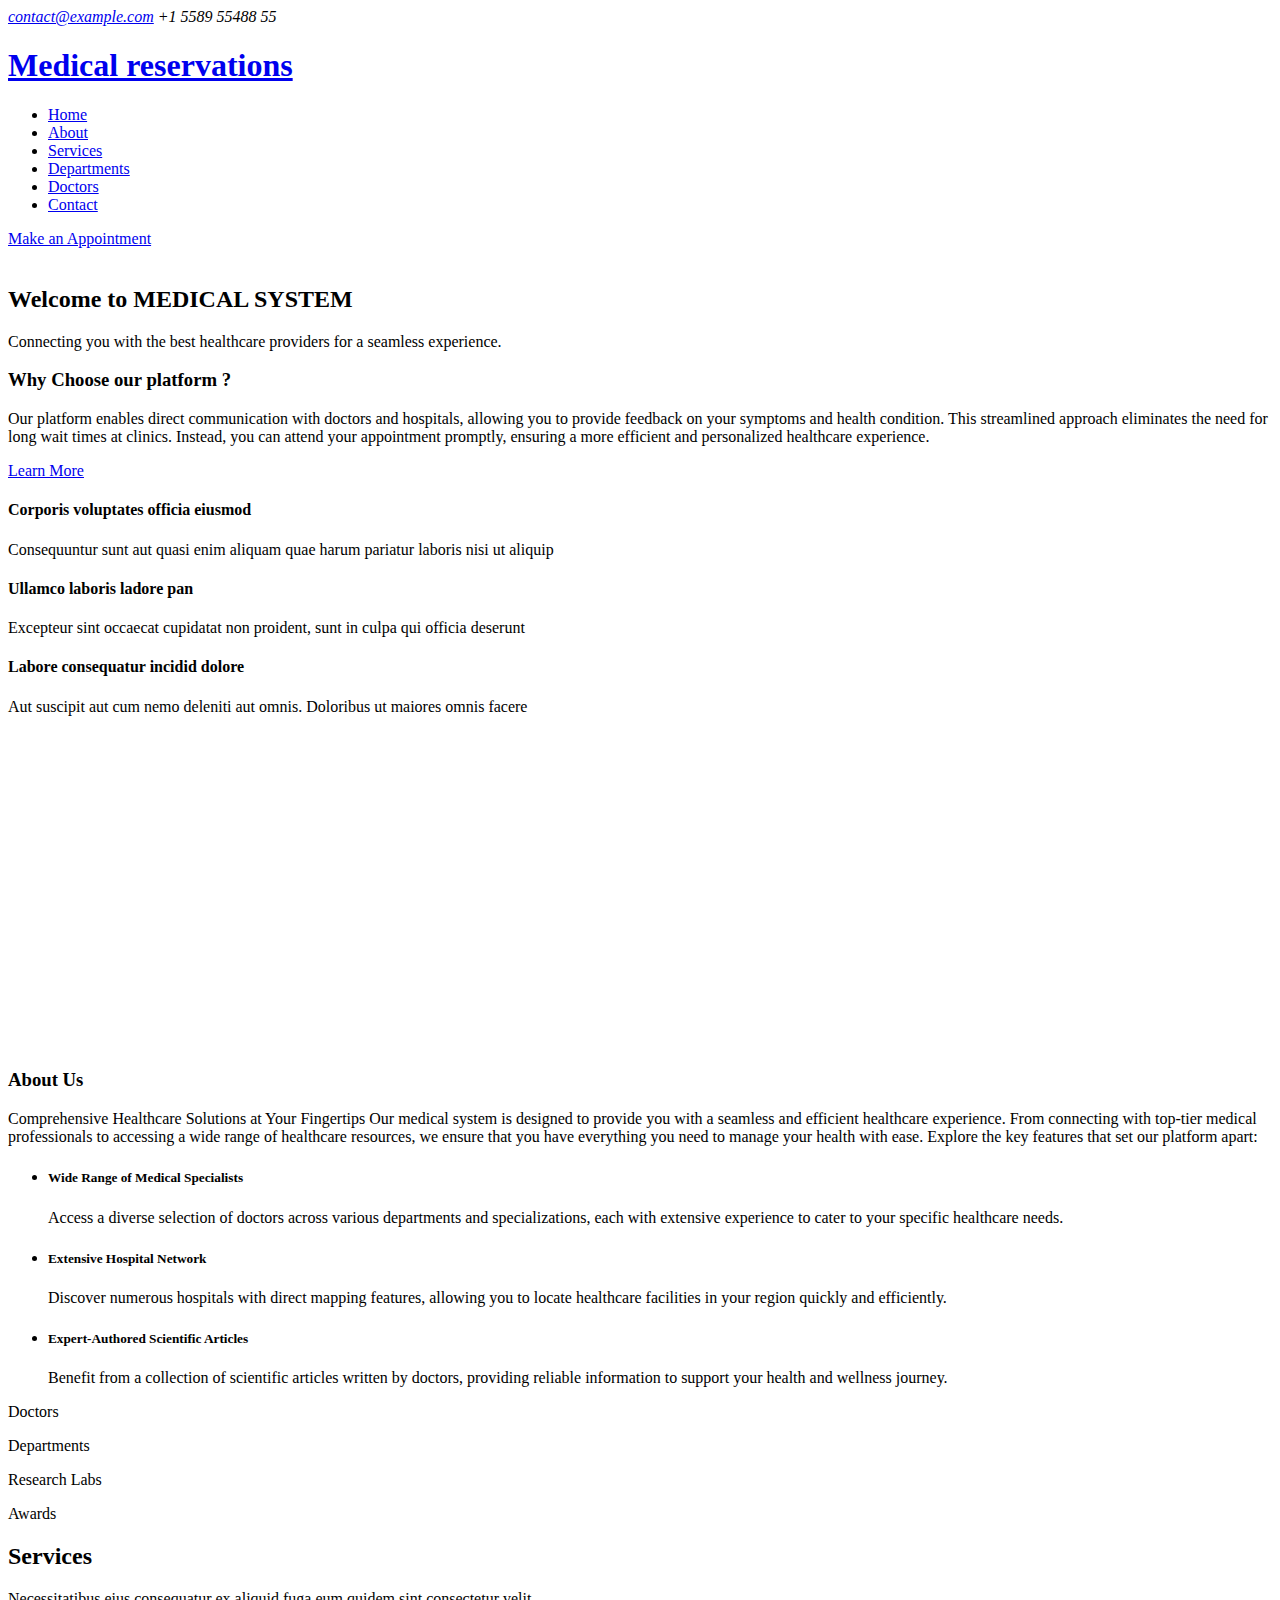
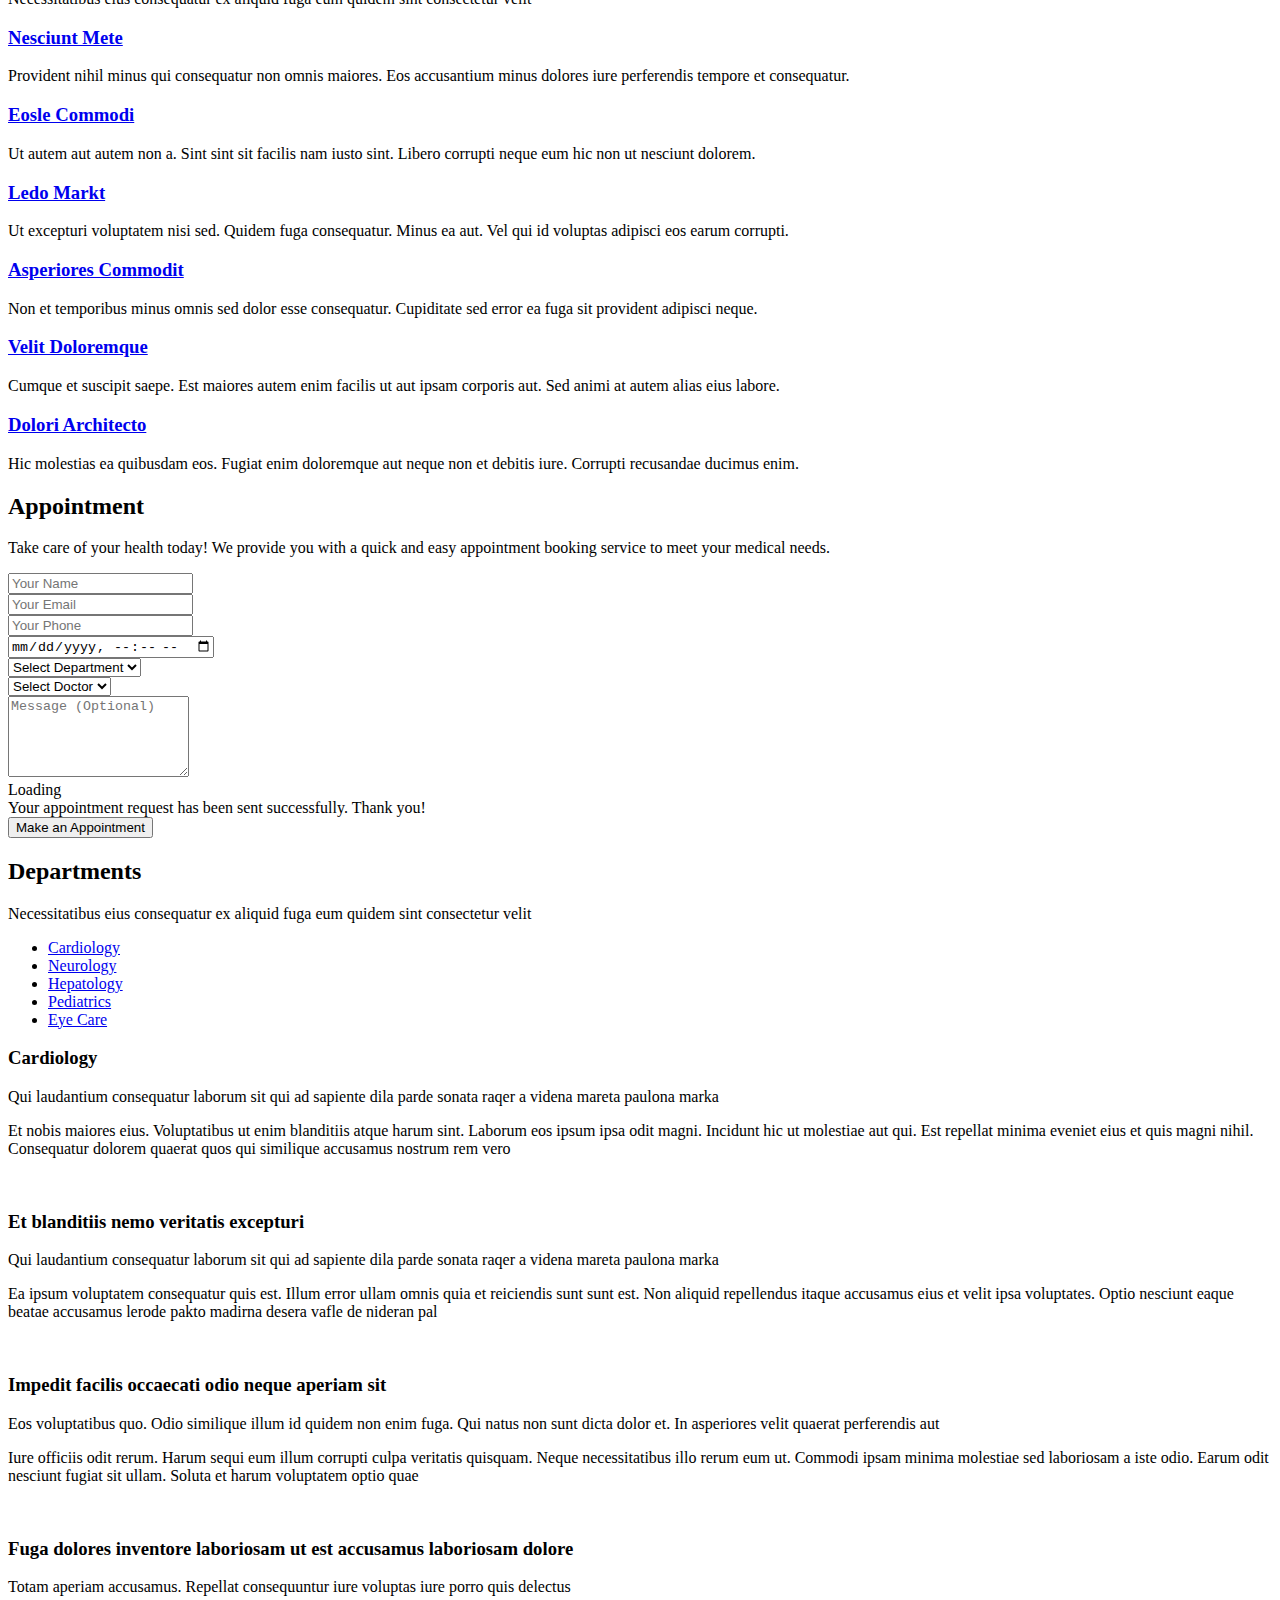
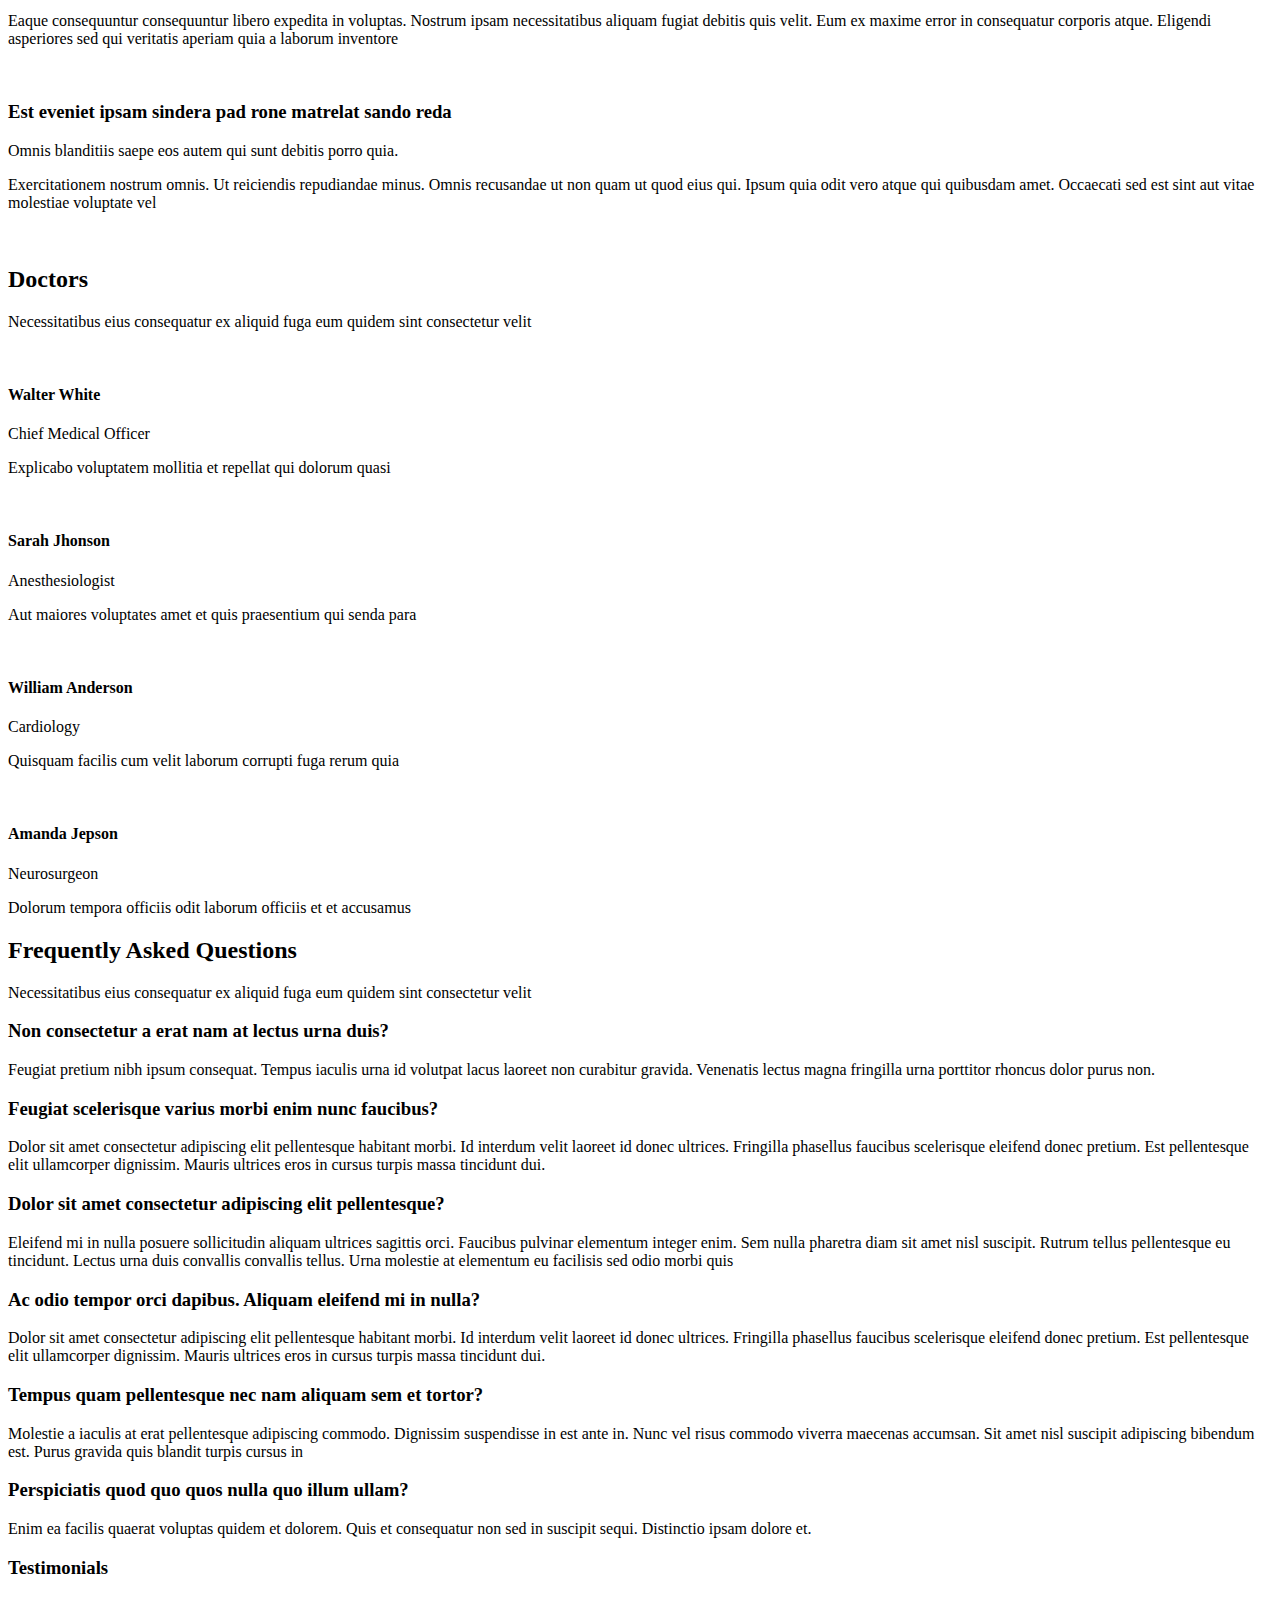
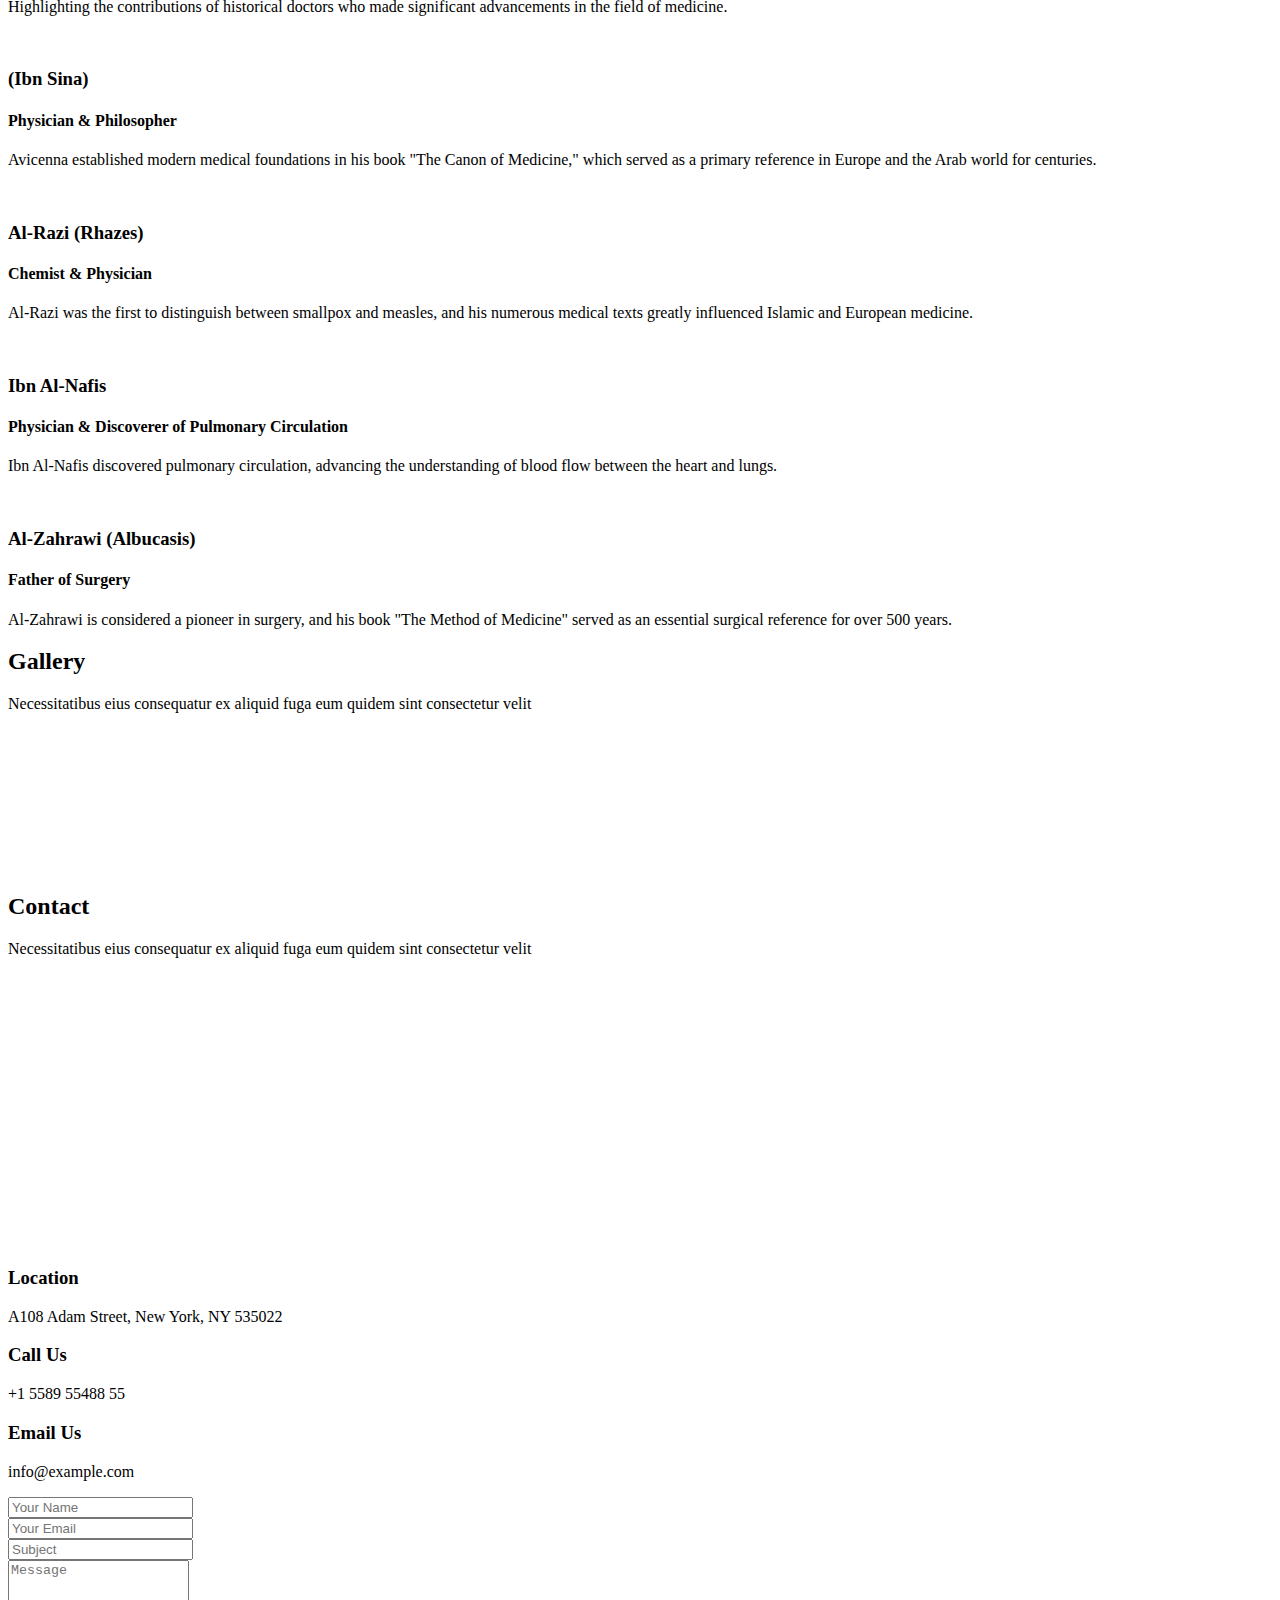
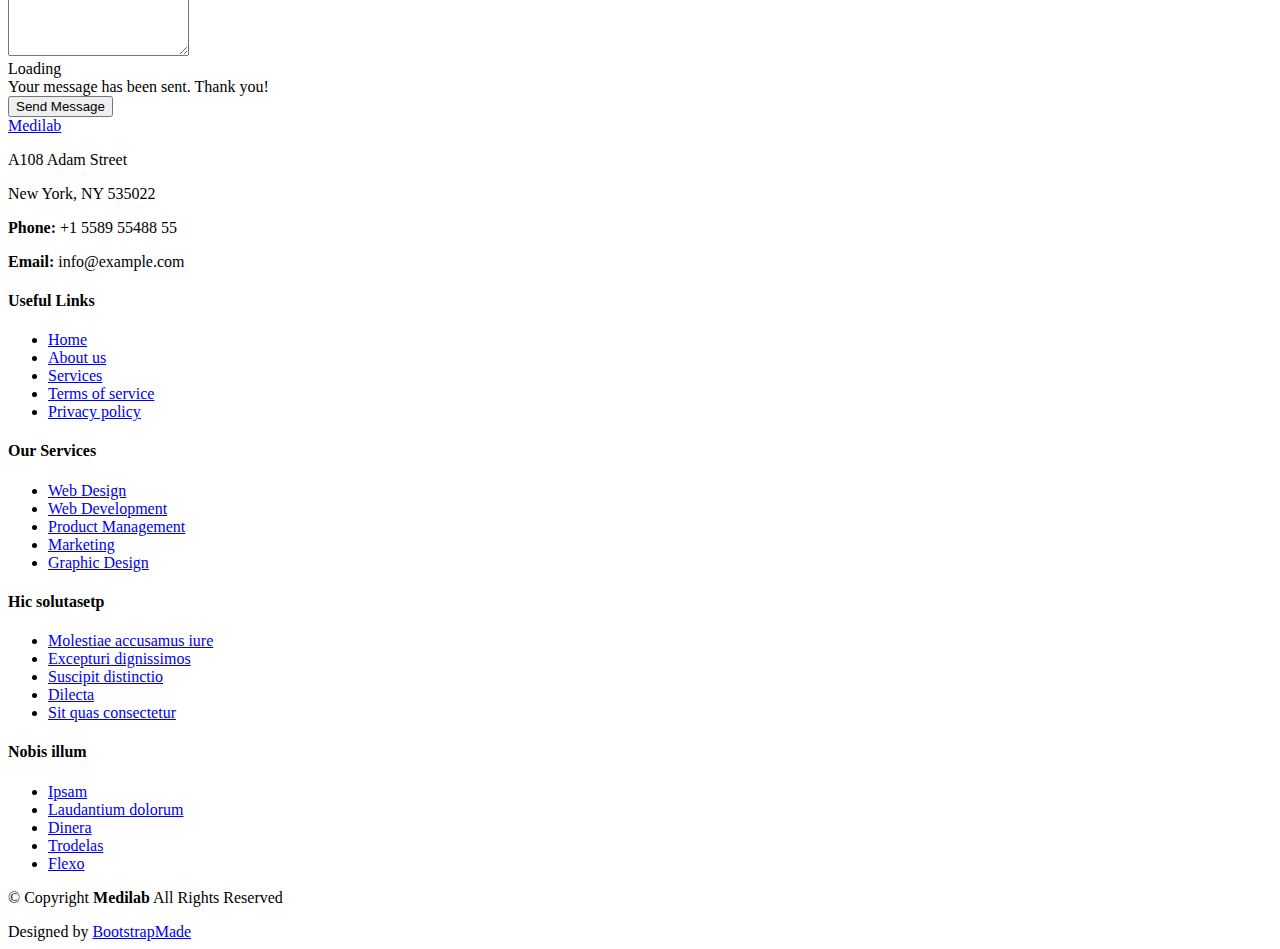
==== HTML/index.html @ e52cfdb9 "Add files via upload" ====
<!DOCTYPE html>
<html lang="en">
  <head>
    <meta charset="utf-8" />
    <meta content="width=device-width, initial-scale=1.0" name="viewport" />
    <title>Index - Medilab Bootstrap Template</title>
    <meta name="description" content="" />
    <meta name="keywords" content="" />

    <!-- Favicons -->
    <link href="images/favicon.png" rel="icon" />
    <link href="images/apple-touch-icon.png" rel="apple-touch-icon" />

    <!-- Fonts -->
    <link href="https://fonts.googleapis.com" rel="preconnect" />
    <link href="https://fonts.gstatic.com" rel="preconnect" crossorigin />
    <link
      href="https://fonts.googleapis.com/css2?family=Roboto:ital,wght@0,100;0,300;0,400;0,500;0,700;0,900;1,100;1,300;1,400;1,500;1,700;1,900&family=Poppins:ital,wght@0,100;0,200;0,300;0,400;0,500;0,600;0,700;0,800;0,900;1,100;1,200;1,300;1,400;1,500;1,600;1,700;1,800;1,900&family=Raleway:ital,wght@0,100;0,200;0,300;0,400;0,500;0,600;0,700;0,800;0,900;1,100;1,200;1,300;1,400;1,500;1,600;1,700;1,800;1,900&display=swap"
      rel="stylesheet"
    />
    <link rel="stylesheet" href="library/bootstrap-icons/bootstrap-icons.css" />

    <link
      href="assets/vendor/fontawesome-free/css/all.min.css"
      rel="stylesheet"
    />
    <!-- bootstrap-->

    <link href="library\bootstrap\bootstrap.min.css" rel="stylesheet" />
    <link href="library\bootstrap\bootstrapmap.css" rel="stylesheet" />

    <!-- Main CSS File -->
    <link href="css\main.css" rel="stylesheet" />
    <link href="css\all.min.css" rel="stylesheet" />

    <!-- swiper -->
    <link href="library\swiper\swiper-bundle.min.css" rel="stylesheet" />

    <!-- aos -->
    <link href="library\aos\aos.css" rel="stylesheet" />
  </head>

  <body class="index-page">
    <header id="header" class="header sticky-top">
      <div class="topbar d-flex align-items-center">
        <div
          class="container d-flex justify-content-center justify-content-md-between"
        >
          <div class="contact-info d-flex align-items-center">
            <i class="bi bi-envelope d-flex align-items-center"
              ><a href="mailto:contact@example.com">contact@example.com</a></i
            >
            <i class="bi bi-phone d-flex align-items-center ms-4"
              ><span>+1 5589 55488 55</span></i
            >
          </div>
          <div class="social-links d-none d-md-flex align-items-center">
            <a href="#" class="twitter"><i class="bi bi-twitter-x"></i></a>
            <a href="#" class="facebook"><i class="bi bi-facebook"></i></a>
            <a href="#" class="instagram"><i class="bi bi-instagram"></i></a>
            <a href="#" class="linkedin"><i class="bi bi-linkedin"></i></a>
          </div>
        </div>
      </div>
      <!-- End Top Bar -->

      <div class="branding d-flex align-items-center">
        <div
          class="container position-relative d-flex align-items-center justify-content-between"
        >
          <a href="index.html" class="logo d-flex align-items-center me-auto">
            <!-- Uncomment the line below if you also wish to use an image logo -->
            <!-- <img src="images/logo.png" alt=""> -->
            <h1 class="sitename">Medical reservations</h1>
          </a>

          <nav id="navmenu" class="navmenu">
            <ul>
              <li>
                <a href="#hero" class="active">Home<br /></a>
              </li>
              <li><a href="#about">About</a></li>
              <li><a href="#services">Services</a></li>
              <li><a href="#departments">Departments</a></li>
              <li><a href="#doctors">Doctors</a></li>
              <li><a href="#contact">Contact</a></li>
            </ul>
            <i class="mobile-nav-toggle d-xl-none bi bi-list"></i>
          </nav>

          <a class="cta-btn d-none d-sm-block" href="#appointment"
            >Make an Appointment</a
          >
        </div>
      </div>
    </header>

    <main class="main">
      <!-- Hero Section -->
      <section id="hero" class="hero section light-background">
        <div class="image-slider">
          <img
            src="../images/doctors/background-page.png"
            class="slide-image"
            alt=""
            data-aos="fade-in"
          />
        </div>
        <div class="container position-relative">
          <div
            class="welcome position-relative"
            data-aos="fade-down"
            data-aos-delay="100"
          >
            <h2>Welcome to MEDICAL SYSTEM</h2>
            <p>
              Connecting you with the best healthcare providers for a seamless
              experience.
            </p>
          </div>
          <!-- End Welcome -->

          <div class="content row gy-4">
            <div class="col-lg-4 d-flex align-items-5stretch">
              <div class="why-box" data-aos="zoom-out" data-aos-delay="200">
                <h3>Why Choose our platform ?</h3>
                <p>
                  Our platform enables direct communication with doctors and
                  hospitals, allowing you to provide feedback on your symptoms
                  and health condition. This streamlined approach eliminates the
                  need for long wait times at clinics. Instead, you can attend
                  your appointment promptly, ensuring a more efficient and
                  personalized healthcare experience.
                </p>
                <div class="text-center">
                  <a href="#about" class="more-btn"
                    ><span>Learn More</span> <i class="bi bi-chevron-right"></i
                  ></a>
                </div>
              </div>
            </div>
            <!-- End Why Box -->

            <div class="col-lg-8 d-flex align-items-stretch">
              <div class="d-flex flex-column justify-content-center">
                <div class="row gy-4">
                  <div class="col-xl-4 d-flex align-items-stretch">
                    <div
                      class="icon-box"
                      data-aos="zoom-out"
                      data-aos-delay="300"
                    >
                      <i class="bi bi-clipboard-data"></i>
                      <h4>Corporis voluptates officia eiusmod</h4>
                      <p>
                        Consequuntur sunt aut quasi enim aliquam quae harum
                        pariatur laboris nisi ut aliquip
                      </p>
                    </div>
                  </div>
                  <!-- End Icon Box -->

                  <div class="col-xl-4 d-flex align-items-stretch">
                    <div
                      class="icon-box"
                      data-aos="zoom-out"
                      data-aos-delay="400"
                    >
                      <i class="bi bi-gem"></i>
                      <h4>Ullamco laboris ladore pan</h4>
                      <p>
                        Excepteur sint occaecat cupidatat non proident, sunt in
                        culpa qui officia deserunt
                      </p>
                    </div>
                  </div>
                  <!-- End Icon Box -->

                  <div class="col-xl-4 d-flex align-items-stretch">
                    <div
                      class="icon-box"
                      data-aos="zoom-out"
                      data-aos-delay="500"
                    >
                      <i class="bi bi-inboxes"></i>
                      <h4>Labore consequatur incidid dolore</h4>
                      <p>
                        Aut suscipit aut cum nemo deleniti aut omnis. Doloribus
                        ut maiores omnis facere
                      </p>
                    </div>
                  </div>
                  <!-- End Icon Box -->
                </div>
              </div>
            </div>
          </div>
          <!-- End  Content-->
        </div>
      </section>
      <!-- /Hero Section -->

      <!-- About Section -->
      <section id="about" class="about section">
        <div class="container">
          <div class="row gy-4 gx-5">
            <div
              class="col-lg-6 position-relative align-self-start"
              data-aos="fade-up"
              data-aos-delay="200"
            >
              <iframe
                width="560"
                height="315"
                src="https://www.youtube.com/embed/opratxYDGv8?si=-12YUYMRCbixA8TJ"
                title="YouTube video player"
                frameborder="0"
                allow="accelerometer; autoplay; clipboard-write; encrypted-media; gyroscope; picture-in-picture; web-share"
                referrerpolicy="strict-origin-when-cross-origin"
                allowfullscreen
              ></iframe>
            </div>

            <div
              class="col-lg-6 content"
              data-aos="fade-up"
              data-aos-delay="100"
            >
              <h3>About Us</h3>
              <p>
                Comprehensive Healthcare Solutions at Your Fingertips Our
                medical system is designed to provide you with a seamless and
                efficient healthcare experience. From connecting with top-tier
                medical professionals to accessing a wide range of healthcare
                resources, we ensure that you have everything you need to manage
                your health with ease. Explore the key features that set our
                platform apart:
              </p>
              <ul>
                <li>
                  <div>
                    <h5>Wide Range of Medical Specialists</h5>
                    <p>
                      Access a diverse selection of doctors across various
                      departments and specializations, each with extensive
                      experience to cater to your specific healthcare needs.
                    </p>
                  </div>
                </li>
                <li>
                  <div>
                    <h5>Extensive Hospital Network</h5>
                    <p>
                      Discover numerous hospitals with direct mapping features,
                      allowing you to locate healthcare facilities in your
                      region quickly and efficiently.
                    </p>
                  </div>
                </li>
                <li>
                  <div>
                    <h5>Expert-Authored Scientific Articles</h5>
                    <p>
                      Benefit from a collection of scientific articles written
                      by doctors, providing reliable information to support your
                      health and wellness journey.
                    </p>
                  </div>
                </li>
              </ul>
            </div>
          </div>
        </div>
      </section>
      <!-- /About Section -->

      <!-- Stats Section -->
      <section id="stats" class="stats section light-background">
        <div class="container" data-aos="fade-up" data-aos-delay="100">
          <div class="row gy-4">
            <div
              class="col-lg-3 col-md-6 d-flex flex-column align-items-center"
            >
              <i class="fa-solid fa-user-doctor"></i>
              <div class="stats-item">
                <span
                  data-purecounter-start="0"
                  data-purecounter-end="85"
                  data-purecounter-duration="1"
                  class="purecounter"
                ></span>
                <p>Doctors</p>
              </div>
            </div>
            <!-- End Stats Item -->

            <div
              class="col-lg-3 col-md-6 d-flex flex-column align-items-center"
            >
              <i class="fa-regular fa-hospital"></i>
              <div class="stats-item">
                <span
                  data-purecounter-start="0"
                  data-purecounter-end="18"
                  data-purecounter-duration="1"
                  class="purecounter"
                ></span>
                <p>Departments</p>
              </div>
            </div>
            <!-- End Stats Item -->

            <div
              class="col-lg-3 col-md-6 d-flex flex-column align-items-center"
            >
              <i class="fas fa-flask"></i>
              <div class="stats-item">
                <span
                  data-purecounter-start="0"
                  data-purecounter-end="12"
                  data-purecounter-duration="1"
                  class="purecounter"
                ></span>
                <p>Research Labs</p>
              </div>
            </div>
            <!-- End Stats Item -->

            <div
              class="col-lg-3 col-md-6 d-flex flex-column align-items-center"
            >
              <i class="fas fa-award"></i>
              <div class="stats-item">
                <span
                  data-purecounter-start="0"
                  data-purecounter-end="150"
                  data-purecounter-duration="1"
                  class="purecounter"
                ></span>
                <p>Awards</p>
              </div>
            </div>
            <!-- End Stats Item -->
          </div>
        </div>
      </section>
      <!-- /Stats Section -->

      <!-- Services Section -->
      <section id="services" class="services section">
        <!-- Section Title -->
        <div class="container section-title" data-aos="fade-up">
          <h2>Services</h2>
          <p>
            Necessitatibus eius consequatur ex aliquid fuga eum quidem sint
            consectetur velit
          </p>
        </div>
        <!-- End Section Title -->

        <div class="container">
          <div class="row gy-4">
            <div
              class="col-lg-4 col-md-6"
              data-aos="fade-up"
              data-aos-delay="100"
            >
              <div class="service-item position-relative">
                <div class="icon">
                  <i class="fas fa-heartbeat"></i>
                </div>
                <a href="#" class="stretched-link">
                  <h3>Nesciunt Mete</h3>
                </a>
                <p>
                  Provident nihil minus qui consequatur non omnis maiores. Eos
                  accusantium minus dolores iure perferendis tempore et
                  consequatur.
                </p>
              </div>
            </div>
            <!-- End Service Item -->

            <div
              class="col-lg-4 col-md-6"
              data-aos="fade-up"
              data-aos-delay="200"
            >
              <div class="service-item position-relative">
                <div class="icon">
                  <i class="fas fa-pills"></i>
                </div>
                <a href="#" class="stretched-link">
                  <h3>Eosle Commodi</h3>
                </a>
                <p>
                  Ut autem aut autem non a. Sint sint sit facilis nam iusto
                  sint. Libero corrupti neque eum hic non ut nesciunt dolorem.
                </p>
              </div>
            </div>
            <!-- End Service Item -->

            <div
              class="col-lg-4 col-md-6"
              data-aos="fade-up"
              data-aos-delay="300"
            >
              <div class="service-item position-relative">
                <div class="icon">
                  <i class="fas fa-hospital-user"></i>
                </div>
                <a href="#" class="stretched-link">
                  <h3>Ledo Markt</h3>
                </a>
                <p>
                  Ut excepturi voluptatem nisi sed. Quidem fuga consequatur.
                  Minus ea aut. Vel qui id voluptas adipisci eos earum corrupti.
                </p>
              </div>
            </div>
            <!-- End Service Item -->

            <div
              class="col-lg-4 col-md-6"
              data-aos="fade-up"
              data-aos-delay="400"
            >
              <div class="service-item position-relative">
                <div class="icon">
                  <i class="fas fa-dna"></i>
                </div>
                <a href="#" class="stretched-link">
                  <h3>Asperiores Commodit</h3>
                </a>
                <p>
                  Non et temporibus minus omnis sed dolor esse consequatur.
                  Cupiditate sed error ea fuga sit provident adipisci neque.
                </p>
                <a href="#" class="stretched-link"></a>
              </div>
            </div>
            <!-- End Service Item -->

            <div
              class="col-lg-4 col-md-6"
              data-aos="fade-up"
              data-aos-delay="500"
            >
              <div class="service-item position-relative">
                <div class="icon">
                  <i class="fas fa-wheelchair"></i>
                </div>
                <a href="#" class="stretched-link">
                  <h3>Velit Doloremque</h3>
                </a>
                <p>
                  Cumque et suscipit saepe. Est maiores autem enim facilis ut
                  aut ipsam corporis aut. Sed animi at autem alias eius labore.
                </p>
                <a href="#" class="stretched-link"></a>
              </div>
            </div>
            <!-- End Service Item -->

            <div
              class="col-lg-4 col-md-6"
              data-aos="fade-up"
              data-aos-delay="600"
            >
              <div class="service-item position-relative">
                <div class="icon">
                  <i class="fas fa-notes-medical"></i>
                </div>
                <a href="#" class="stretched-link">
                  <h3>Dolori Architecto</h3>
                </a>
                <p>
                  Hic molestias ea quibusdam eos. Fugiat enim doloremque aut
                  neque non et debitis iure. Corrupti recusandae ducimus enim.
                </p>
                <a href="#" class="stretched-link"></a>
              </div>
            </div>
            <!-- End Service Item -->
          </div>
        </div>
      </section>
      <!-- /Services Section -->

      <!-- Appointment Section -->
      <section id="appointment" class="appointment section">
        <!-- Section Title -->
        <div class="container section-title" data-aos="fade-up">
          <h2>Appointment</h2>
          <p>
            Take care of your health today! We provide you with a quick and easy
            appointment booking service to meet your medical needs.
          </p>
        </div>
        <!-- End Section Title -->

        <div class="container" data-aos="fade-up" data-aos-delay="100">
          <form
            action="forms/appointment.php"
            method="post"
            role="form"
            class="php-email-form"
          >
            <div class="row">
              <div class="col-md-4 form-group">
                <input
                  type="text"
                  name="name"
                  class="form-control"
                  id="name"
                  placeholder="Your Name"
                  required=""
                />
              </div>
              <div class="col-md-4 form-group mt-3 mt-md-0">
                <input
                  type="email"
                  class="form-control"
                  name="email"
                  id="email"
                  placeholder="Your Email"
                  required=""
                />
              </div>
              <div class="col-md-4 form-group mt-3 mt-md-0">
                <input
                  type="tel"
                  class="form-control"
                  name="phone"
                  id="phone"
                  placeholder="Your Phone"
                  required=""
                />
              </div>
            </div>
            <div class="row">
              <div class="col-md-4 form-group mt-3">
                <input
                  type="datetime-local"
                  name="date"
                  class="form-control datepicker"
                  id="date"
                  placeholder="Appointment Date"
                  required=""
                />
              </div>
              <div class="col-md-4 form-group mt-3">
                <select
                  name="department"
                  id="department"
                  class="form-select"
                  required=""
                >
                  <option value="">Select Department</option>
                  <option value="Department 1">Department 1</option>
                  <option value="Department 2">Department 2</option>
                  <option value="Department 3">Department 3</option>
                </select>
              </div>
              <div class="col-md-4 form-group mt-3">
                <select
                  name="doctor"
                  id="doctor"
                  class="form-select"
                  required=""
                >
                  <option value="">Select Doctor</option>
                  <option value="Doctor 1">Doctor 1</option>
                  <option value="Doctor 2">Doctor 2</option>
                  <option value="Doctor 3">Doctor 3</option>
                </select>
              </div>
            </div>

            <div class="form-group mt-3">
              <textarea
                class="form-control"
                name="message"
                rows="5"
                placeholder="Message (Optional)"
              ></textarea>
            </div>
            <div class="mt-3">
              <div class="loading">Loading</div>
              <div class="error-message"></div>
              <div class="sent-message">
                Your appointment request has been sent successfully. Thank you!
              </div>
              <div class="text-center">
                <button type="submit">Make an Appointment</button>
              </div>
            </div>
          </form>
        </div>
      </section>
      <!-- /Appointment Section -->

      <!-- Departments Section -->
      <section id="departments" class="departments section">
        <!-- Section Title -->
        <div class="container section-title" data-aos="fade-up">
          <h2>Departments</h2>
          <p>
            Necessitatibus eius consequatur ex aliquid fuga eum quidem sint
            consectetur velit
          </p>
        </div>
        <!-- End Section Title -->

        <div class="container" data-aos="fade-up" data-aos-delay="100">
          <div class="row">
            <div class="col-lg-3">
              <ul class="nav nav-tabs flex-column">
                <li class="nav-item">
                  <a
                    class="nav-link active show"
                    data-bs-toggle="tab"
                    href="#departments-tab-1"
                    >Cardiology</a
                  >
                </li>
                <li class="nav-item">
                  <a
                    class="nav-link"
                    data-bs-toggle="tab"
                    href="#departments-tab-2"
                    >Neurology</a
                  >
                </li>
                <li class="nav-item">
                  <a
                    class="nav-link"
                    data-bs-toggle="tab"
                    href="#departments-tab-3"
                    >Hepatology</a
                  >
                </li>
                <li class="nav-item">
                  <a
                    class="nav-link"
                    data-bs-toggle="tab"
                    href="#departments-tab-4"
                    >Pediatrics</a
                  >
                </li>
                <li class="nav-item">
                  <a
                    class="nav-link"
                    data-bs-toggle="tab"
                    href="#departments-tab-5"
                    >Eye Care</a
                  >
                </li>
              </ul>
            </div>
            <div class="col-lg-9 mt-4 mt-lg-0">
              <div class="tab-content">
                <div class="tab-pane active show" id="departments-tab-1">
                  <div class="row">
                    <div class="col-lg-8 details order-2 order-lg-1">
                      <h3>Cardiology</h3>
                      <p class="fst-italic">
                        Qui laudantium consequatur laborum sit qui ad sapiente
                        dila parde sonata raqer a videna mareta paulona marka
                      </p>
                      <p>
                        Et nobis maiores eius. Voluptatibus ut enim blanditiis
                        atque harum sint. Laborum eos ipsum ipsa odit magni.
                        Incidunt hic ut molestiae aut qui. Est repellat minima
                        eveniet eius et quis magni nihil. Consequatur dolorem
                        quaerat quos qui similique accusamus nostrum rem vero
                      </p>
                    </div>
                    <div class="col-lg-4 text-center order-1 order-lg-2">
                      <img
                        src="images/departments-1.jpg"
                        alt=""
                        class="img-fluid"
                      />
                    </div>
                  </div>
                </div>
                <div class="tab-pane" id="departments-tab-2">
                  <div class="row">
                    <div class="col-lg-8 details order-2 order-lg-1">
                      <h3>Et blanditiis nemo veritatis excepturi</h3>
                      <p class="fst-italic">
                        Qui laudantium consequatur laborum sit qui ad sapiente
                        dila parde sonata raqer a videna mareta paulona marka
                      </p>
                      <p>
                        Ea ipsum voluptatem consequatur quis est. Illum error
                        ullam omnis quia et reiciendis sunt sunt est. Non
                        aliquid repellendus itaque accusamus eius et velit ipsa
                        voluptates. Optio nesciunt eaque beatae accusamus lerode
                        pakto madirna desera vafle de nideran pal
                      </p>
                    </div>
                    <div class="col-lg-4 text-center order-1 order-lg-2">
                      <img
                        src="images/departments-2.jpg"
                        alt=""
                        class="img-fluid"
                      />
                    </div>
                  </div>
                </div>
                <div class="tab-pane" id="departments-tab-3">
                  <div class="row">
                    <div class="col-lg-8 details order-2 order-lg-1">
                      <h3>Impedit facilis occaecati odio neque aperiam sit</h3>
                      <p class="fst-italic">
                        Eos voluptatibus quo. Odio similique illum id quidem non
                        enim fuga. Qui natus non sunt dicta dolor et. In
                        asperiores velit quaerat perferendis aut
                      </p>
                      <p>
                        Iure officiis odit rerum. Harum sequi eum illum corrupti
                        culpa veritatis quisquam. Neque necessitatibus illo
                        rerum eum ut. Commodi ipsam minima molestiae sed
                        laboriosam a iste odio. Earum odit nesciunt fugiat sit
                        ullam. Soluta et harum voluptatem optio quae
                      </p>
                    </div>
                    <div class="col-lg-4 text-center order-1 order-lg-2">
                      <img
                        src="images/departments-3.jpg"
                        alt=""
                        class="img-fluid"
                      />
                    </div>
                  </div>
                </div>
                <div class="tab-pane" id="departments-tab-4">
                  <div class="row">
                    <div class="col-lg-8 details order-2 order-lg-1">
                      <h3>
                        Fuga dolores inventore laboriosam ut est accusamus
                        laboriosam dolore
                      </h3>
                      <p class="fst-italic">
                        Totam aperiam accusamus. Repellat consequuntur iure
                        voluptas iure porro quis delectus
                      </p>
                      <p>
                        Eaque consequuntur consequuntur libero expedita in
                        voluptas. Nostrum ipsam necessitatibus aliquam fugiat
                        debitis quis velit. Eum ex maxime error in consequatur
                        corporis atque. Eligendi asperiores sed qui veritatis
                        aperiam quia a laborum inventore
                      </p>
                    </div>
                    <div class="col-lg-4 text-center order-1 order-lg-2">
                      <img
                        src="images/departments-4.jpg"
                        alt=""
                        class="img-fluid"
                      />
                    </div>
                  </div>
                </div>
                <div class="tab-pane" id="departments-tab-5">
                  <div class="row">
                    <div class="col-lg-8 details order-2 order-lg-1">
                      <h3>
                        Est eveniet ipsam sindera pad rone matrelat sando reda
                      </h3>
                      <p class="fst-italic">
                        Omnis blanditiis saepe eos autem qui sunt debitis porro
                        quia.
                      </p>
                      <p>
                        Exercitationem nostrum omnis. Ut reiciendis repudiandae
                        minus. Omnis recusandae ut non quam ut quod eius qui.
                        Ipsum quia odit vero atque qui quibusdam amet. Occaecati
                        sed est sint aut vitae molestiae voluptate vel
                      </p>
                    </div>
                    <div class="col-lg-4 text-center order-1 order-lg-2">
                      <img
                        src="images/departments-5.jpg"
                        alt=""
                        class="img-fluid"
                      />
                    </div>
                  </div>
                </div>
              </div>
            </div>
          </div>
        </div>
      </section>
      <!-- /Departments Section -->

      <!-- Doctors Section -->
      <section id="doctors" class="doctors section">
        <!-- Section Title -->
        <div class="container section-title" data-aos="fade-up">
          <h2>Doctors</h2>
          <p>
            Necessitatibus eius consequatur ex aliquid fuga eum quidem sint
            consectetur velit
          </p>
        </div>
        <!-- End Section Title -->

        <div class="container">
          <div class="row gy-4">
            <div class="col-lg-6" data-aos="fade-up" data-aos-delay="100">
              <div class="team-member d-flex align-items-start">
                <div class="pic">
                  <img
                    src="images/doctors/doctors-1.jpg"
                    class="img-fluid"
                    alt=""
                  />
                </div>
                <div class="member-info">
                  <h4>Walter White</h4>
                  <span>Chief Medical Officer</span>
                  <p>
                    Explicabo voluptatem mollitia et repellat qui dolorum quasi
                  </p>
                  <div class="social">
                    <a href=""><i class="bi bi-twitter-x"></i></a>
                    <a href=""><i class="bi bi-facebook"></i></a>
                    <a href=""><i class="bi bi-instagram"></i></a>
                    <a href=""> <i class="bi bi-linkedin"></i> </a>
                  </div>
                </div>
              </div>
            </div>
            <!-- End Team Member -->

            <div class="col-lg-6" data-aos="fade-up" data-aos-delay="200">
              <div class="team-member d-flex align-items-start">
                <div class="pic">
                  <img
                    src="images/doctors/doctors-2.jpg"
                    class="img-fluid"
                    alt=""
                  />
                </div>
                <div class="member-info">
                  <h4>Sarah Jhonson</h4>
                  <span>Anesthesiologist</span>
                  <p>
                    Aut maiores voluptates amet et quis praesentium qui senda
                    para
                  </p>
                  <div class="social">
                    <a href=""><i class="bi bi-twitter-x"></i></a>
                    <a href=""><i class="bi bi-facebook"></i></a>
                    <a href=""><i class="bi bi-instagram"></i></a>
                    <a href=""> <i class="bi bi-linkedin"></i> </a>
                  </div>
                </div>
              </div>
            </div>
            <!-- End Team Member -->

            <div class="col-lg-6" data-aos="fade-up" data-aos-delay="300">
              <div class="team-member d-flex align-items-start">
                <div class="pic">
                  <img
                    src="images/doctors/doctors-3.jpg"
                    class="img-fluid"
                    alt=""
                  />
                </div>
                <div class="member-info">
                  <h4>William Anderson</h4>
                  <span>Cardiology</span>
                  <p>
                    Quisquam facilis cum velit laborum corrupti fuga rerum quia
                  </p>
                  <div class="social">
                    <a href=""><i class="bi bi-twitter-x"></i></a>
                    <a href=""><i class="bi bi-facebook"></i></a>
                    <a href=""><i class="bi bi-instagram"></i></a>
                    <a href=""> <i class="bi bi-linkedin"></i> </a>
                  </div>
                </div>
              </div>
            </div>
            <!-- End Team Member -->

            <div class="col-lg-6" data-aos="fade-up" data-aos-delay="400">
              <div class="team-member d-flex align-items-start">
                <div class="pic">
                  <img
                    src="images/doctors/doctors-4.jpg"
                    class="img-fluid"
                    alt=""
                  />
                </div>
                <div class="member-info">
                  <h4>Amanda Jepson</h4>
                  <span>Neurosurgeon</span>
                  <p>
                    Dolorum tempora officiis odit laborum officiis et et
                    accusamus
                  </p>
                  <div class="social">
                    <a href=""><i class="bi bi-twitter-x"></i></a>
                    <a href=""><i class="bi bi-facebook"></i></a>
                    <a href=""><i class="bi bi-instagram"></i></a>
                    <a href=""> <i class="bi bi-linkedin"></i> </a>
                  </div>
                </div>
              </div>
            </div>
            <!-- End Team Member -->
          </div>
        </div>
      </section>
      <!-- /Doctors Section -->

      <!-- Faq Section -->
      <section id="faq" class="faq section light-background">
        <!-- Section Title -->
        <div class="container section-title" data-aos="fade-up">
          <h2>Frequently Asked Questions</h2>
          <p>
            Necessitatibus eius consequatur ex aliquid fuga eum quidem sint
            consectetur velit
          </p>
        </div>
        <!-- End Section Title -->

        <div class="container">
          <div class="row justify-content-center">
            <div class="col-lg-10" data-aos="fade-up" data-aos-delay="100">
              <div class="faq-container">
                <div class="faq-item faq-active">
                  <h3>Non consectetur a erat nam at lectus urna duis?</h3>
                  <div class="faq-content">
                    <p>
                      Feugiat pretium nibh ipsum consequat. Tempus iaculis urna
                      id volutpat lacus laoreet non curabitur gravida. Venenatis
                      lectus magna fringilla urna porttitor rhoncus dolor purus
                      non.
                    </p>
                  </div>
                  <i class="faq-toggle bi bi-chevron-right"></i>
                </div>
                <!-- End Faq item-->

                <div class="faq-item">
                  <h3>Feugiat scelerisque varius morbi enim nunc faucibus?</h3>
                  <div class="faq-content">
                    <p>
                      Dolor sit amet consectetur adipiscing elit pellentesque
                      habitant morbi. Id interdum velit laoreet id donec
                      ultrices. Fringilla phasellus faucibus scelerisque
                      eleifend donec pretium. Est pellentesque elit ullamcorper
                      dignissim. Mauris ultrices eros in cursus turpis massa
                      tincidunt dui.
                    </p>
                  </div>
                  <i class="faq-toggle bi bi-chevron-right"></i>
                </div>
                <!-- End Faq item-->

                <div class="faq-item">
                  <h3>
                    Dolor sit amet consectetur adipiscing elit pellentesque?
                  </h3>
                  <div class="faq-content">
                    <p>
                      Eleifend mi in nulla posuere sollicitudin aliquam ultrices
                      sagittis orci. Faucibus pulvinar elementum integer enim.
                      Sem nulla pharetra diam sit amet nisl suscipit. Rutrum
                      tellus pellentesque eu tincidunt. Lectus urna duis
                      convallis convallis tellus. Urna molestie at elementum eu
                      facilisis sed odio morbi quis
                    </p>
                  </div>
                  <i class="faq-toggle bi bi-chevron-right"></i>
                </div>
                <!-- End Faq item-->

                <div class="faq-item">
                  <h3>
                    Ac odio tempor orci dapibus. Aliquam eleifend mi in nulla?
                  </h3>
                  <div class="faq-content">
                    <p>
                      Dolor sit amet consectetur adipiscing elit pellentesque
                      habitant morbi. Id interdum velit laoreet id donec
                      ultrices. Fringilla phasellus faucibus scelerisque
                      eleifend donec pretium. Est pellentesque elit ullamcorper
                      dignissim. Mauris ultrices eros in cursus turpis massa
                      tincidunt dui.
                    </p>
                  </div>
                  <i class="faq-toggle bi bi-chevron-right"></i>
                </div>
                <!-- End Faq item-->

                <div class="faq-item">
                  <h3>
                    Tempus quam pellentesque nec nam aliquam sem et tortor?
                  </h3>
                  <div class="faq-content">
                    <p>
                      Molestie a iaculis at erat pellentesque adipiscing
                      commodo. Dignissim suspendisse in est ante in. Nunc vel
                      risus commodo viverra maecenas accumsan. Sit amet nisl
                      suscipit adipiscing bibendum est. Purus gravida quis
                      blandit turpis cursus in
                    </p>
                  </div>
                  <i class="faq-toggle bi bi-chevron-right"></i>
                </div>
                <!-- End Faq item-->

                <div class="faq-item">
                  <h3>Perspiciatis quod quo quos nulla quo illum ullam?</h3>
                  <div class="faq-content">
                    <p>
                      Enim ea facilis quaerat voluptas quidem et dolorem. Quis
                      et consequatur non sed in suscipit sequi. Distinctio ipsam
                      dolore et.
                    </p>
                  </div>
                  <i class="faq-toggle bi bi-chevron-right"></i>
                </div>
                <!-- End Faq item-->
              </div>
            </div>
            <!-- End Faq Column-->
          </div>
        </div>
      </section>
      <!-- /Faq Section -->

      <!-- Testimonials Section -->
      <section id="testimonials" class="testimonials section">
        <div class="container">
          <div class="row align-items-center">
            <div class="col-lg-5 info" data-aos="fade-up" data-aos-delay="100">
              <h3>Testimonials</h3>
              <p>
                Highlighting the contributions of historical doctors who made
                significant advancements in the field of medicine.
              </p>
            </div>

            <div class="col-lg-7" data-aos="fade-up" data-aos-delay="200">
              <div class="swiper init-swiper">
                <script type="application/json" class="swiper-config">
                  {
                    "loop": true,
                    "speed": 600,
                    "autoplay": {
                      "delay": 5000
                    },
                    "slidesPerView": "auto",
                    "pagination": {
                      "el": ".swiper-pagination",
                      "type": "bullets",
                      "clickable": true
                    }
                  }
                </script>
                <div class="swiper-wrapper">
                  <div class="swiper-slide">
                    <div class="testimonial-item">
                      <div class="d-flex">
                        <img
                          src="images/testimonials/ibn-sina.jpg"
                          class="testimonial-img flex-shrink-0"
                          alt=""
                        />
                        <div>
                          <h3>(Ibn Sina)</h3>
                          <h4>Physician & Philosopher</h4>
                          <div class="stars">
                            <i class="bi bi-star-fill"></i
                            ><i class="bi bi-star-fill"></i
                            ><i class="bi bi-star-fill"></i
                            ><i class="bi bi-star-fill"></i
                            ><i class="bi bi-star-fill"></i>
                          </div>
                        </div>
                      </div>
                      <p>
                        <i class="bi bi-quote quote-icon-left"></i>
                        <span
                          >Avicenna established modern medical foundations in
                          his book "The Canon of Medicine," which served as a
                          primary reference in Europe and the Arab world for
                          centuries.</span
                        >
                        <i class="bi bi-quote quote-icon-right"></i>
                      </p>
                    </div>
                  </div>
                  <!-- End testimonial item -->

                  <div class="swiper-slide">
                    <div class="testimonial-item">
                      <div class="d-flex">
                        <img
                          src="images/testimonials/al-razi.jpg"
                          class="testimonial-img flex-shrink-0"
                          alt=""
                        />
                        <div>
                          <h3>Al-Razi (Rhazes)</h3>
                          <h4>Chemist & Physician</h4>
                          <div class="stars">
                            <i class="bi bi-star-fill"></i
                            ><i class="bi bi-star-fill"></i
                            ><i class="bi bi-star-fill"></i
                            ><i class="bi bi-star-fill"></i
                            ><i class="bi bi-star-fill"></i>
                          </div>
                        </div>
                      </div>
                      <p>
                        <i class="bi bi-quote quote-icon-left"></i>
                        <span
                          >Al-Razi was the first to distinguish between smallpox
                          and measles, and his numerous medical texts greatly
                          influenced Islamic and European medicine.</span
                        >
                        <i class="bi bi-quote quote-icon-right"></i>
                      </p>
                    </div>
                  </div>
                  <!-- End testimonial item -->

                  <div class="swiper-slide">
                    <div class="testimonial-item">
                      <div class="d-flex">
                        <img
                          src="images/testimonials/ibn-al-nafis.jpg"
                          class="testimonial-img flex-shrink-0"
                          alt=""
                        />
                        <div>
                          <h3>Ibn Al-Nafis</h3>
                          <h4>
                            Physician & Discoverer of Pulmonary Circulation
                          </h4>
                          <div class="stars">
                            <i class="bi bi-star-fill"></i
                            ><i class="bi bi-star-fill"></i
                            ><i class="bi bi-star-fill"></i
                            ><i class="bi bi-star-fill"></i
                            ><i class="bi bi-star-fill"></i>
                          </div>
                        </div>
                      </div>
                      <p>
                        <i class="bi bi-quote quote-icon-left"></i>
                        <span
                          >Ibn Al-Nafis discovered pulmonary circulation,
                          advancing the understanding of blood flow between the
                          heart and lungs.</span
                        >
                        <i class="bi bi-quote quote-icon-right"></i>
                      </p>
                    </div>
                  </div>
                  <!-- End testimonial item -->

                  <div class="swiper-slide">
                    <div class="testimonial-item">
                      <div class="d-flex">
                        <img
                          src="images/testimonials/al-zahrawi.jpg"
                          class="testimonial-img flex-shrink-0"
                          alt=""
                        />
                        <div>
                          <h3>Al-Zahrawi (Albucasis)</h3>
                          <h4>Father of Surgery</h4>
                          <div class="stars">
                            <i class="bi bi-star-fill"></i
                            ><i class="bi bi-star-fill"></i
                            ><i class="bi bi-star-fill"></i
                            ><i class="bi bi-star-fill"></i
                            ><i class="bi bi-star-fill"></i>
                          </div>
                        </div>
                      </div>
                      <p>
                        <i class="bi bi-quote quote-icon-left"></i>
                        <span
                          >Al-Zahrawi is considered a pioneer in surgery, and
                          his book "The Method of Medicine" served as an
                          essential surgical reference for over 500 years.</span
                        >
                        <i class="bi bi-quote quote-icon-right"></i>
                      </p>
                    </div>
                  </div>
                  <!-- End testimonial item -->
                </div>
                <div class="swiper-pagination"></div>
              </div>
            </div>
          </div>
        </div>
      </section>
      <!-- /Testimonials Section -->
      <!-- Gallery Section -->
      <section id="gallery" class="gallery section">
        <!-- Section Title -->
        <div class="container section-title" data-aos="fade-up">
          <h2>Gallery</h2>
          <p>
            Necessitatibus eius consequatur ex aliquid fuga eum quidem sint
            consectetur velit
          </p>
        </div>
        <!-- End Section Title -->

        <div class="container-fluid" data-aos="fade-up" data-aos-delay="100">
          <div class="row g-0">
            <div class="col-lg-3 col-md-4">
              <div class="gallery-item">
                <a
                  href="images/gallery/gallery-1.jpg"
                  class="glightbox"
                  data-gallery="images-gallery"
                >
                  <img
                    src="images/gallery/gallery-1.jpg"
                    alt=""
                    class="img-fluid"
                  />
                </a>
              </div>
            </div>
            <!-- End Gallery Item -->

            <div class="col-lg-3 col-md-4">
              <div class="gallery-item">
                <a
                  href="images/gallery/gallery-2.jpg"
                  class="glightbox"
                  data-gallery="images-gallery"
                >
                  <img
                    src="images/gallery/gallery-2.jpg"
                    alt=""
                    class="img-fluid"
                  />
                </a>
              </div>
            </div>
            <!-- End Gallery Item -->

            <div class="col-lg-3 col-md-4">
              <div class="gallery-item">
                <a
                  href="images/gallery/gallery-3.jpg"
                  class="glightbox"
                  data-gallery="images-gallery"
                >
                  <img
                    src="images/gallery/gallery-3.jpg"
                    alt=""
                    class="img-fluid"
                  />
                </a>
              </div>
            </div>
            <!-- End Gallery Item -->

            <div class="col-lg-3 col-md-4">
              <div class="gallery-item">
                <a
                  href="images/gallery/gallery-4.jpg"
                  class="glightbox"
                  data-gallery="images-gallery"
                >
                  <img
                    src="images/gallery/gallery-4.jpg"
                    alt=""
                    class="img-fluid"
                  />
                </a>
              </div>
            </div>
            <!-- End Gallery Item -->

            <div class="col-lg-3 col-md-4">
              <div class="gallery-item">
                <a
                  href="images/gallery/gallery-5.jpg"
                  class="glightbox"
                  data-gallery="images-gallery"
                >
                  <img
                    src="images/gallery/gallery-5.jpg"
                    alt=""
                    class="img-fluid"
                  />
                </a>
              </div>
            </div>
            <!-- End Gallery Item -->

            <div class="col-lg-3 col-md-4">
              <div class="gallery-item">
                <a
                  href="images/gallery/gallery-6.jpg"
                  class="glightbox"
                  data-gallery="images-gallery"
                >
                  <img
                    src="images/gallery/gallery-6.jpg"
                    alt=""
                    class="img-fluid"
                  />
                </a>
              </div>
            </div>
            <!-- End Gallery Item -->

            <div class="col-lg-3 col-md-4">
              <div class="gallery-item">
                <a
                  href="images/gallery/gallery-7.jpg"
                  class="glightbox"
                  data-gallery="images-gallery"
                >
                  <img
                    src="images/gallery/gallery-7.jpg"
                    alt=""
                    class="img-fluid"
                  />
                </a>
              </div>
            </div>
            <!-- End Gallery Item -->

            <div class="col-lg-3 col-md-4">
              <div class="gallery-item">
                <a
                  href="images/gallery/gallery-8.jpg"
                  class="glightbox"
                  data-gallery="images-gallery"
                >
                  <img
                    src="images/gallery/gallery-8.jpg"
                    alt=""
                    class="img-fluid"
                  />
                </a>
              </div>
            </div>
            <!-- End Gallery Item -->
          </div>
        </div>
      </section>
      <!-- /Gallery Section -->

      <!-- Contact Section -->
      <section id="contact" class="contact section">
        <!-- Section Title -->
        <div class="container section-title" data-aos="fade-up">
          <h2>Contact</h2>
          <p>
            Necessitatibus eius consequatur ex aliquid fuga eum quidem sint
            consectetur velit
          </p>
        </div>
        <!-- End Section Title -->

        <div class="mb-5" data-aos="fade-up" data-aos-delay="200">
          <iframe
            style="border: 0; width: 100%; height: 270px"
            src="https://www.google.com/maps/embed?pb=!1m18!1m12!1m3!1d5684.077923898723!2d36.18264453407599!3d32.10242145055633!2m3!1f0!2f0!3f0!3m2!1i1024!2i768!4f13.1!3m3!1m2!1s0x151b73d1eb51be21%3A0xc4daca834a1e6988!2z2KfZhNis2KfZhdi52Kkg2KfZhNmH2KfYtNmF2YrYqQ!5e0!3m2!1sar!2sjo!4v1731262685224!5m2!1sar!2sjo"
            frameborder="0"
            allowfullscreen=""
            loading="lazy"
            referrerpolicy="no-referrer-when-downgrade"
          ></iframe>
        </div>
        <!-- End Google Maps -->

        <div class="container" data-aos="fade-up" data-aos-delay="100">
          <div class="row gy-4">
            <div class="col-lg-4">
              <div
                class="info-item d-flex"
                data-aos="fade-up"
                data-aos-delay="300"
              >
                <i class="bi bi-geo-alt flex-shrink-0"></i>
                <div>
                  <h3>Location</h3>
                  <p>A108 Adam Street, New York, NY 535022</p>
                </div>
              </div>
              <!-- End Info Item -->

              <div
                class="info-item d-flex"
                data-aos="fade-up"
                data-aos-delay="400"
              >
                <i class="bi bi-telephone flex-shrink-0"></i>
                <div>
                  <h3>Call Us</h3>
                  <p>+1 5589 55488 55</p>
                </div>
              </div>
              <!-- End Info Item -->

              <div
                class="info-item d-flex"
                data-aos="fade-up"
                data-aos-delay="500"
              >
                <i class="bi bi-envelope flex-shrink-0"></i>
                <div>
                  <h3>Email Us</h3>
                  <p>info@example.com</p>
                </div>
              </div>
              <!-- End Info Item -->
            </div>

            <div class="col-lg-8">
              <form
                action="forms/contact.php"
                method="post"
                class="php-email-form"
                data-aos="fade-up"
                data-aos-delay="200"
              >
                <div class="row gy-4">
                  <div class="col-md-6">
                    <input
                      type="text"
                      name="name"
                      class="form-control"
                      placeholder="Your Name"
                      required=""
                    />
                  </div>

                  <div class="col-md-6">
                    <input
                      type="email"
                      class="form-control"
                      name="email"
                      placeholder="Your Email"
                      required=""
                    />
                  </div>

                  <div class="col-md-12">
                    <input
                      type="text"
                      class="form-control"
                      name="subject"
                      placeholder="Subject"
                      required=""
                    />
                  </div>

                  <div class="col-md-12">
                    <textarea
                      class="form-control"
                      name="message"
                      rows="6"
                      placeholder="Message"
                      required=""
                    ></textarea>
                  </div>

                  <div class="col-md-12 text-center">
                    <div class="loading">Loading</div>
                    <div class="error-message"></div>
                    <div class="sent-message">
                      Your message has been sent. Thank you!
                    </div>

                    <button type="submit">Send Message</button>
                  </div>
                </div>
              </form>
            </div>
            <!-- End Contact Form -->
          </div>
        </div>
      </section>
      <!-- /Contact Section -->
    </main>

    <footer id="footer" class="footer light-background">
      <div class="container footer-top">
        <div class="row gy-4">
          <div class="col-lg-4 col-md-6 footer-about">
            <a href="index.html" class="logo d-flex align-items-center">
              <span class="sitename">Medilab</span>
            </a>
            <div class="footer-contact pt-3">
              <p>A108 Adam Street</p>
              <p>New York, NY 535022</p>
              <p class="mt-3">
                <strong>Phone:</strong> <span>+1 5589 55488 55</span>
              </p>
              <p><strong>Email:</strong> <span>info@example.com</span></p>
            </div>
            <div class="social-links d-flex mt-4">
              <a href=""><i class="bi bi-twitter-x"></i></a>
              <a href=""><i class="bi bi-facebook"></i></a>
              <a href=""><i class="bi bi-instagram"></i></a>
              <a href=""><i class="bi bi-linkedin"></i></a>
            </div>
          </div>

          <div class="col-lg-2 col-md-3 footer-links">
            <h4>Useful Links</h4>
            <ul>
              <li><a href="#">Home</a></li>
              <li><a href="#">About us</a></li>
              <li><a href="#">Services</a></li>
              <li><a href="#">Terms of service</a></li>
              <li><a href="#">Privacy policy</a></li>
            </ul>
          </div>

          <div class="col-lg-2 col-md-3 footer-links">
            <h4>Our Services</h4>
            <ul>
              <li><a href="#">Web Design</a></li>
              <li><a href="#">Web Development</a></li>
              <li><a href="#">Product Management</a></li>
              <li><a href="#">Marketing</a></li>
              <li><a href="#">Graphic Design</a></li>
            </ul>
          </div>

          <div class="col-lg-2 col-md-3 footer-links">
            <h4>Hic solutasetp</h4>
            <ul>
              <li><a href="#">Molestiae accusamus iure</a></li>
              <li><a href="#">Excepturi dignissimos</a></li>
              <li><a href="#">Suscipit distinctio</a></li>
              <li><a href="#">Dilecta</a></li>
              <li><a href="#">Sit quas consectetur</a></li>
            </ul>
          </div>

          <div class="col-lg-2 col-md-3 footer-links">
            <h4>Nobis illum</h4>
            <ul>
              <li><a href="#">Ipsam</a></li>
              <li><a href="#">Laudantium dolorum</a></li>
              <li><a href="#">Dinera</a></li>
              <li><a href="#">Trodelas</a></li>
              <li><a href="#">Flexo</a></li>
            </ul>
          </div>
        </div>
      </div>

      <div class="container copyright text-center mt-4">
        <p>
          © <span>Copyright</span>
          <strong class="px-1 sitename">Medilab</strong>
          <span>All Rights Reserved</span>
        </p>
        <div class="credits">
          <!-- All the links in the footer should remain intact. -->
          <!-- You can delete the links only if you've purchased the pro version. -->
          <!-- Licensing information: https://bootstrapmade.com/license/ -->
          <!-- Purchase the pro version with working PHP/AJAX contact form: [buy-url] -->
          Designed by <a href="https://bootstrapmade.com/">BootstrapMade</a>
        </div>
      </div>
    </footer>
    <!-- Scroll Top -->
    <a
      href="#"
      id="scroll-top"
      class="scroll-top d-flex align-items-center justify-content-center"
      ><i class="bi bi-arrow-up-short"></i
    ></a>

    <!-- Preloader -->
    <div id="preloader"></div>

    <!-- aos -->
    <script src="library\aos\aos.cjs.js"></script>
    <script src="library/aos/aos.esm.js"></script>
    <script src="library/aos/aos.js"></script>
    <script src="library/aos/aos.js.map"></script>

    <!-- swiper -->
    <script src="library/swiper/swiper-bundle.min.js"></script>
    <script src="library/swiper/swiper-bundle.min.js.map"></script>

    <!-- Main JS File -->
    <script src="main.js"></script>

    <!-- bootstrap-->
    <script src="library\bootstrap\all.min.js"></script>
    <script src="library\bootstrap\bootstrap.bundle.min.js"></script>
    <script src="library\bootstrap\bootstrap.bundle.min.js.map"></script>
    <!-- purecounter -->
    <script src="library\purecounter\purecounter_vanilla.js"></script>
    <script src="library\purecounter\purecounter_vanilla.js.map"></script>
  </body>
</html>
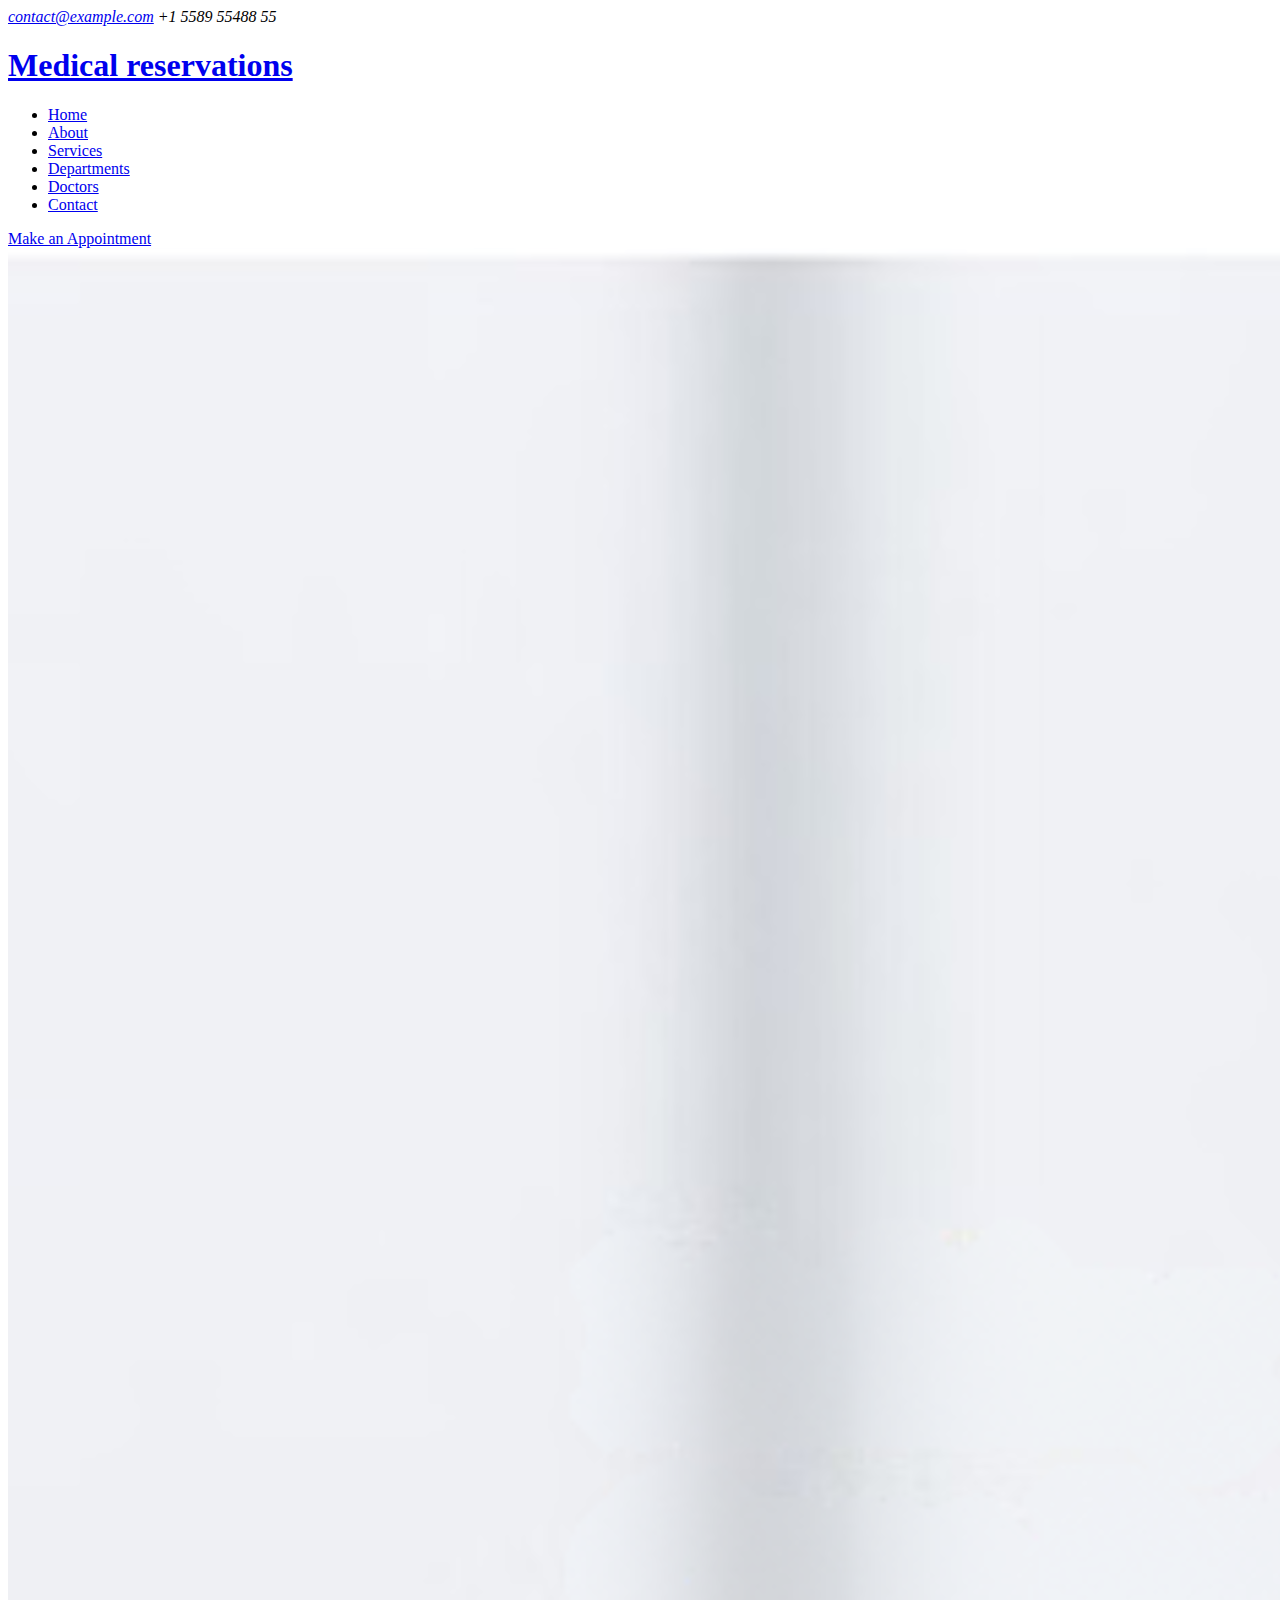
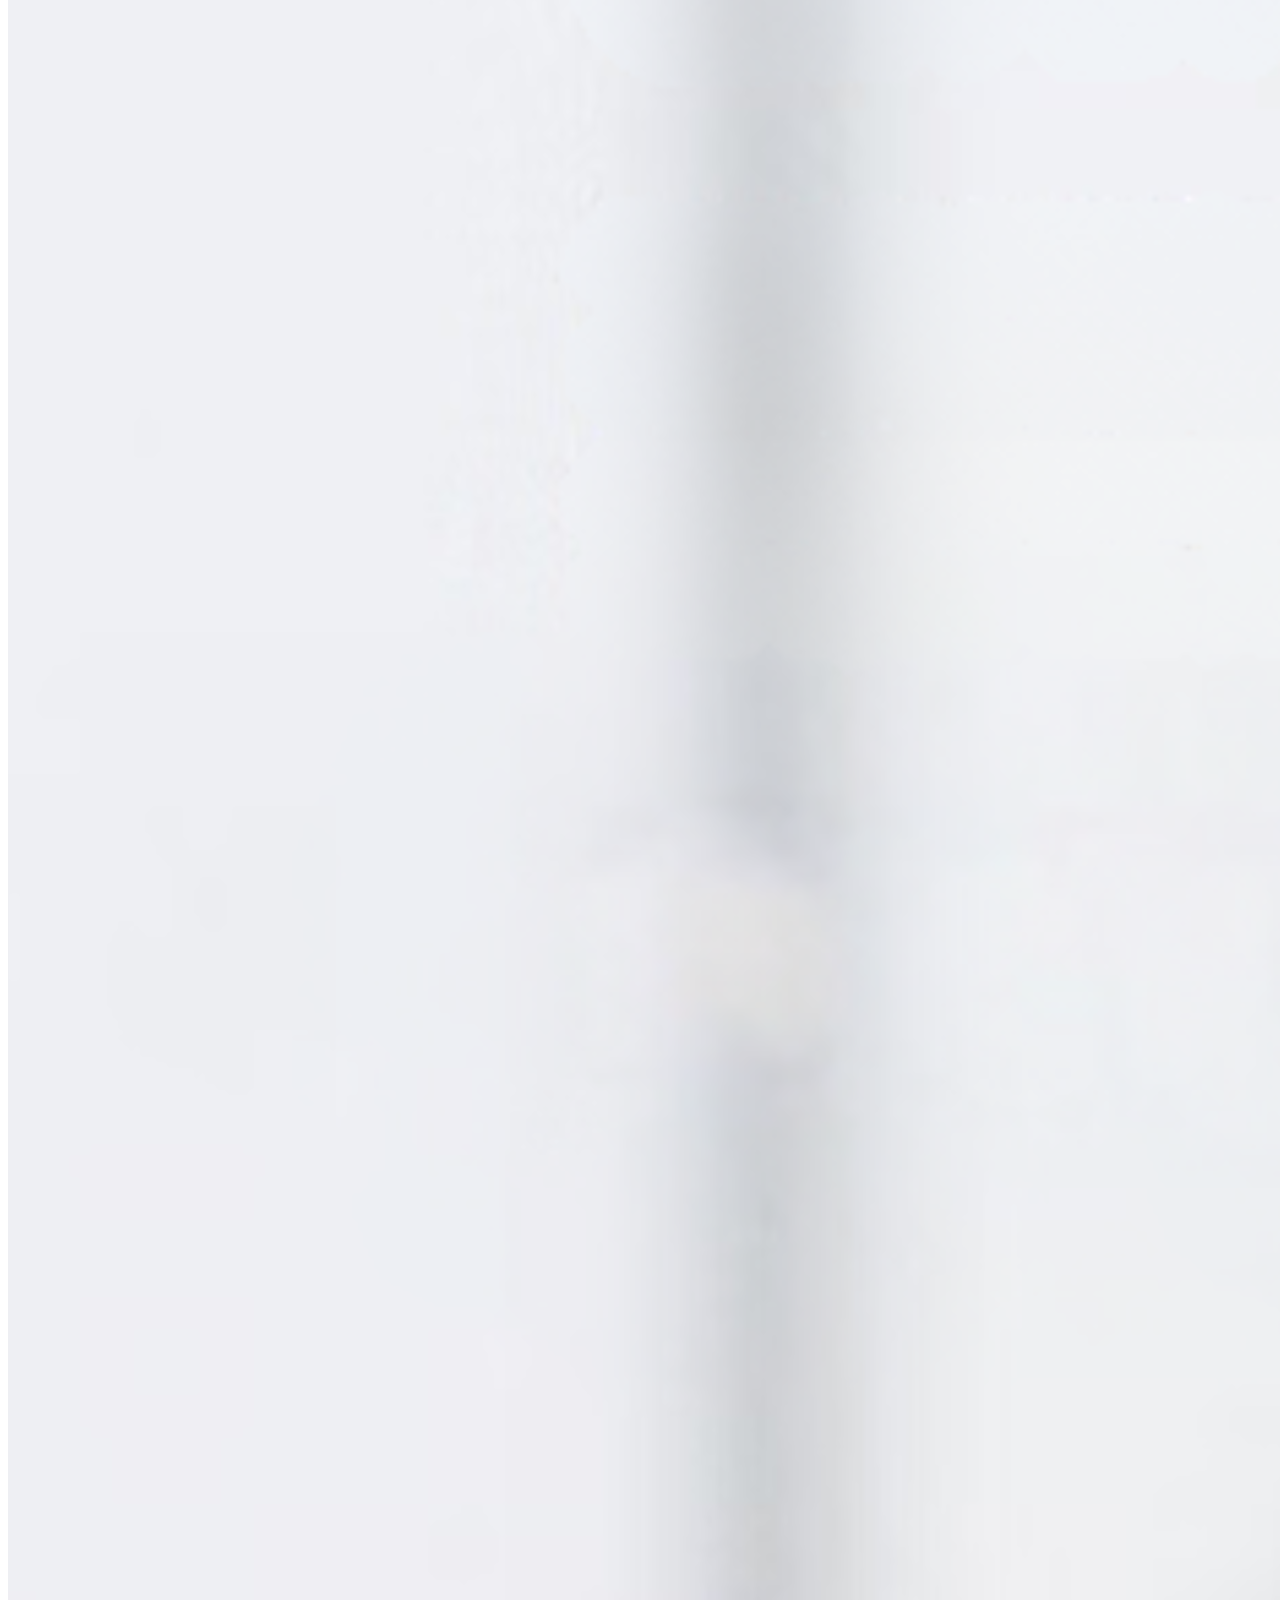
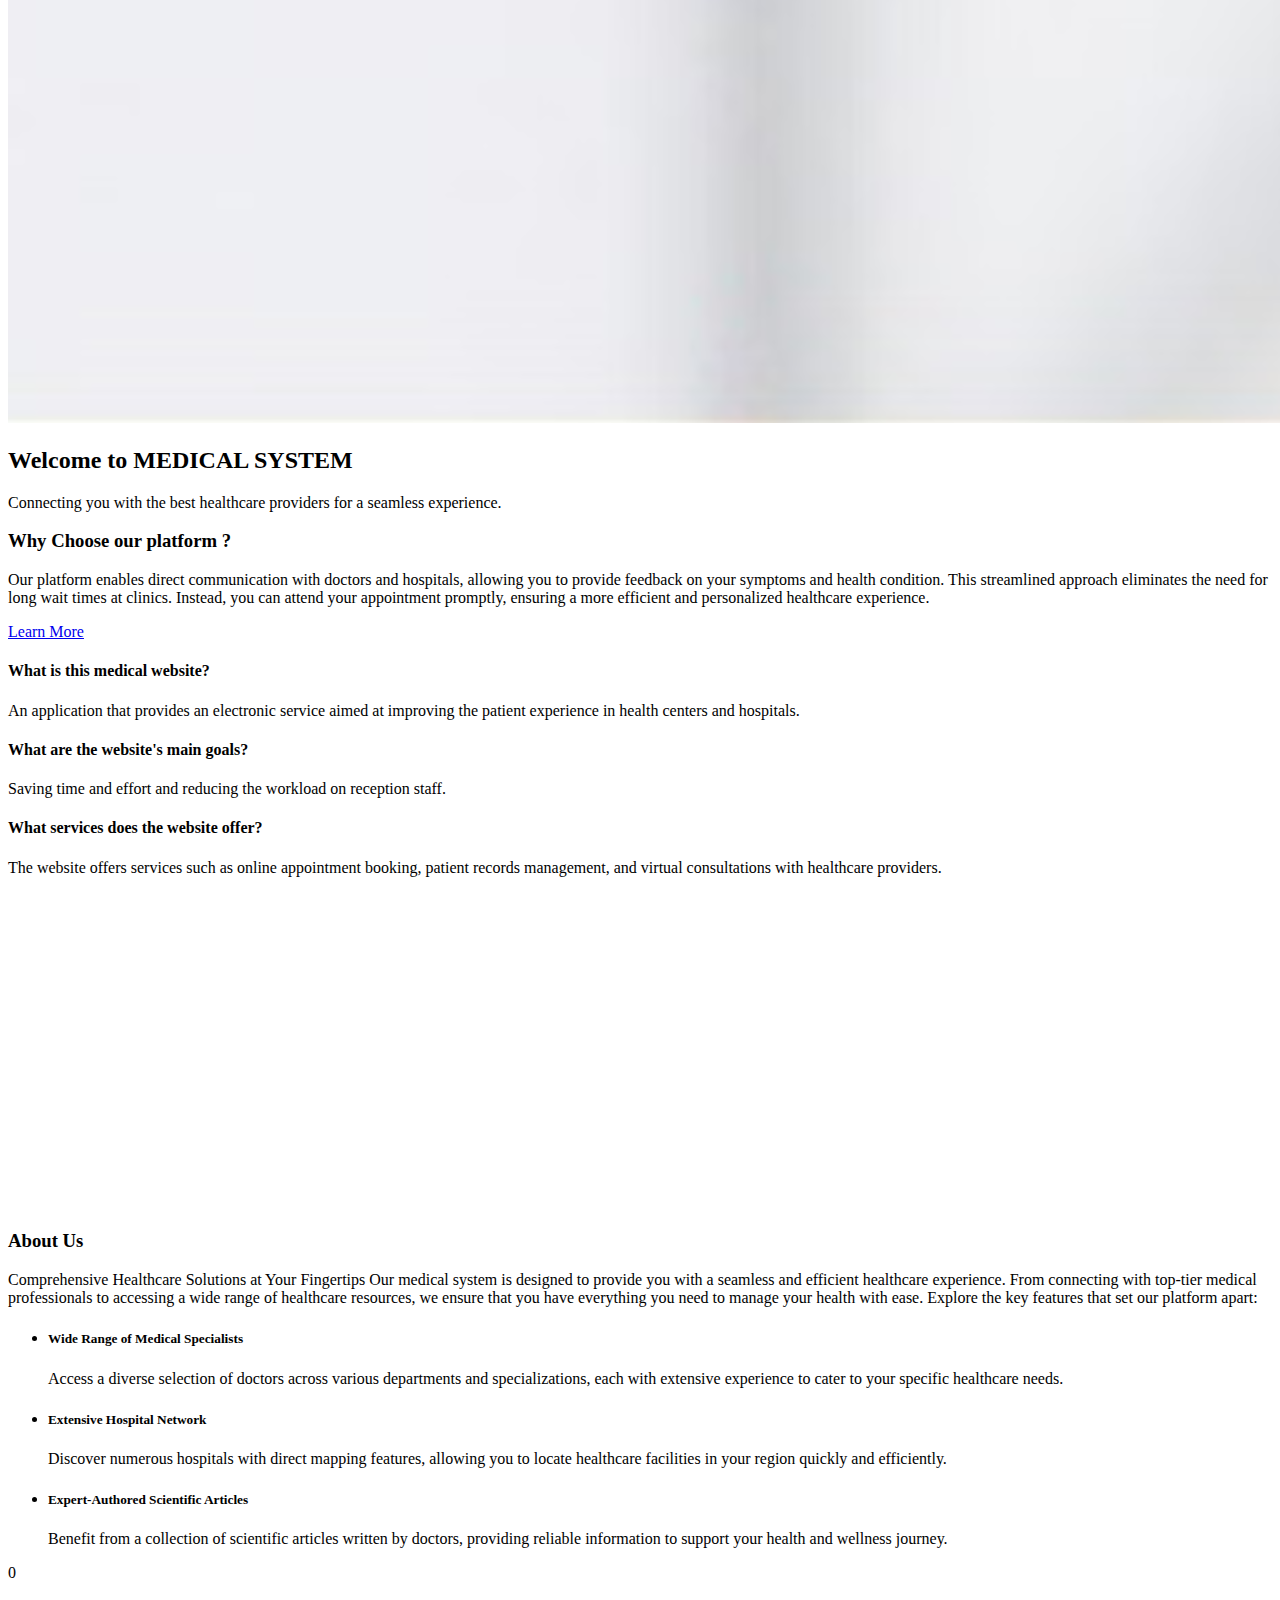
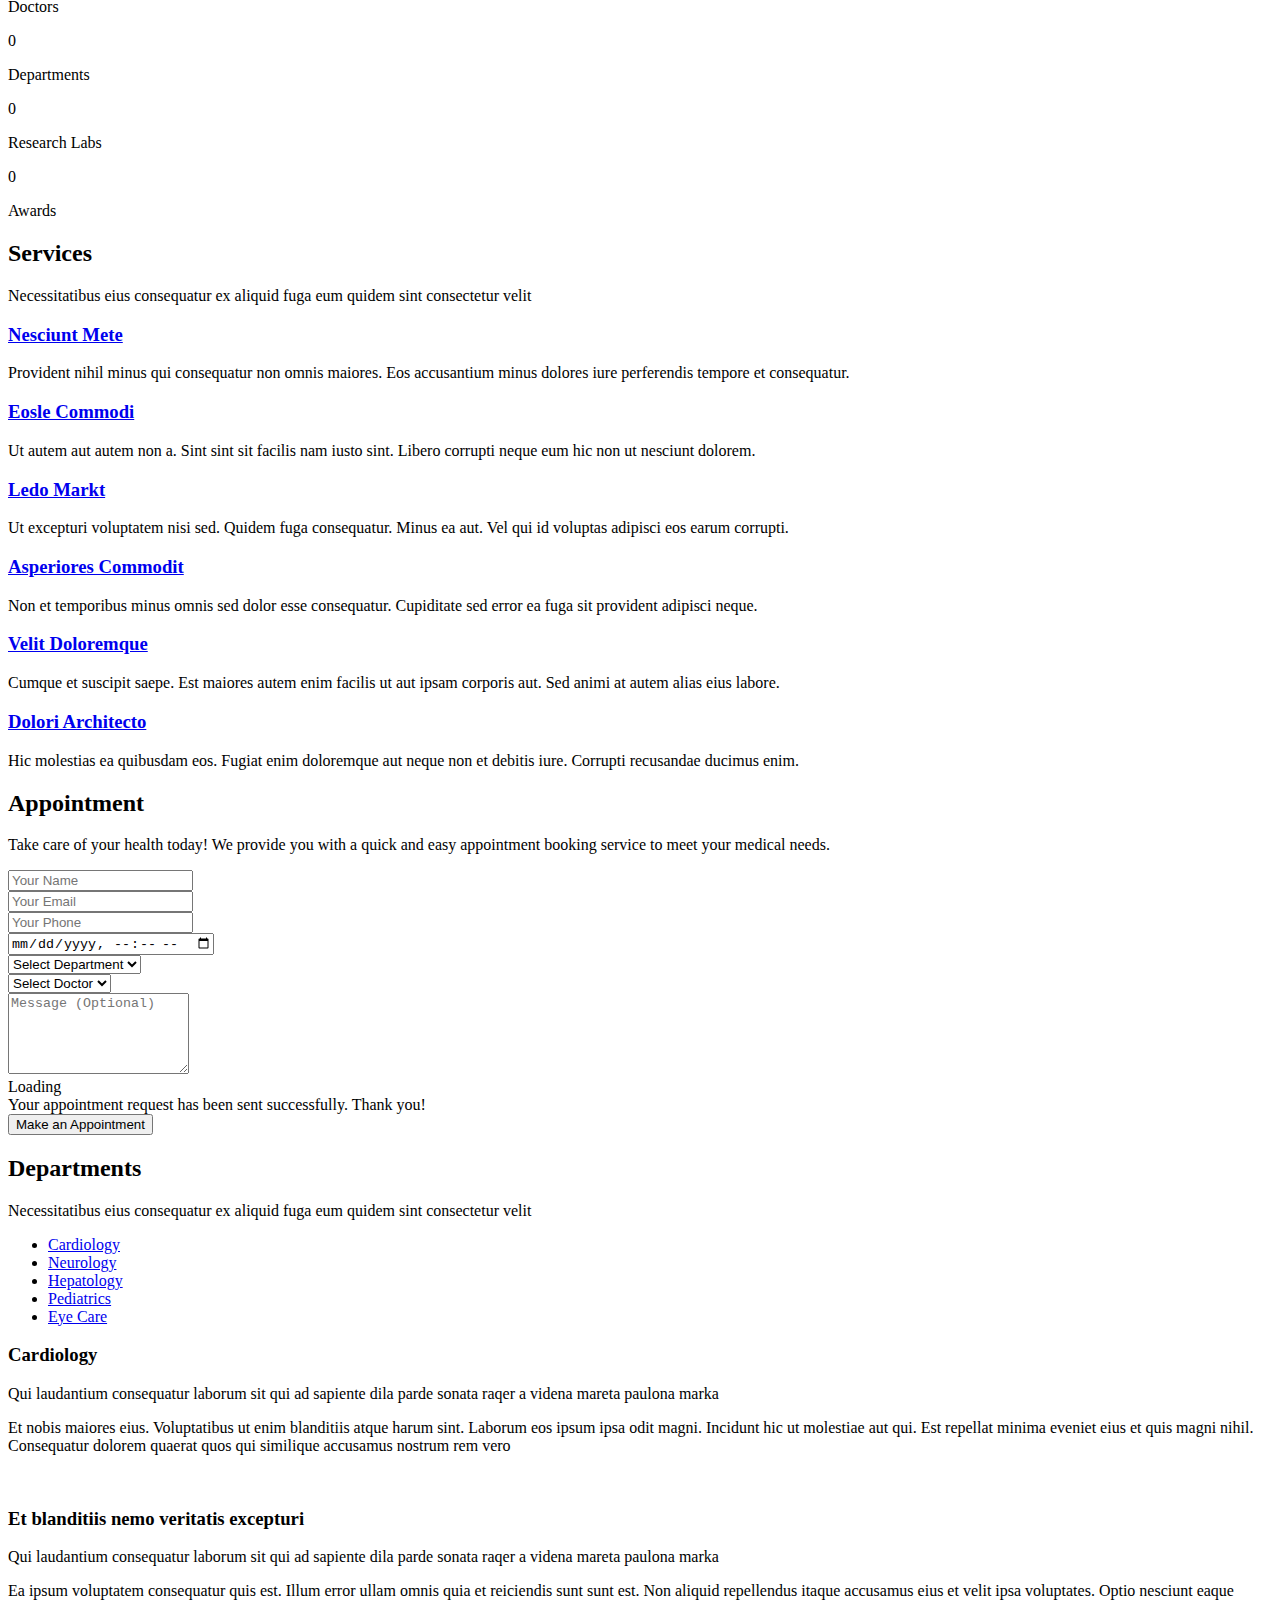
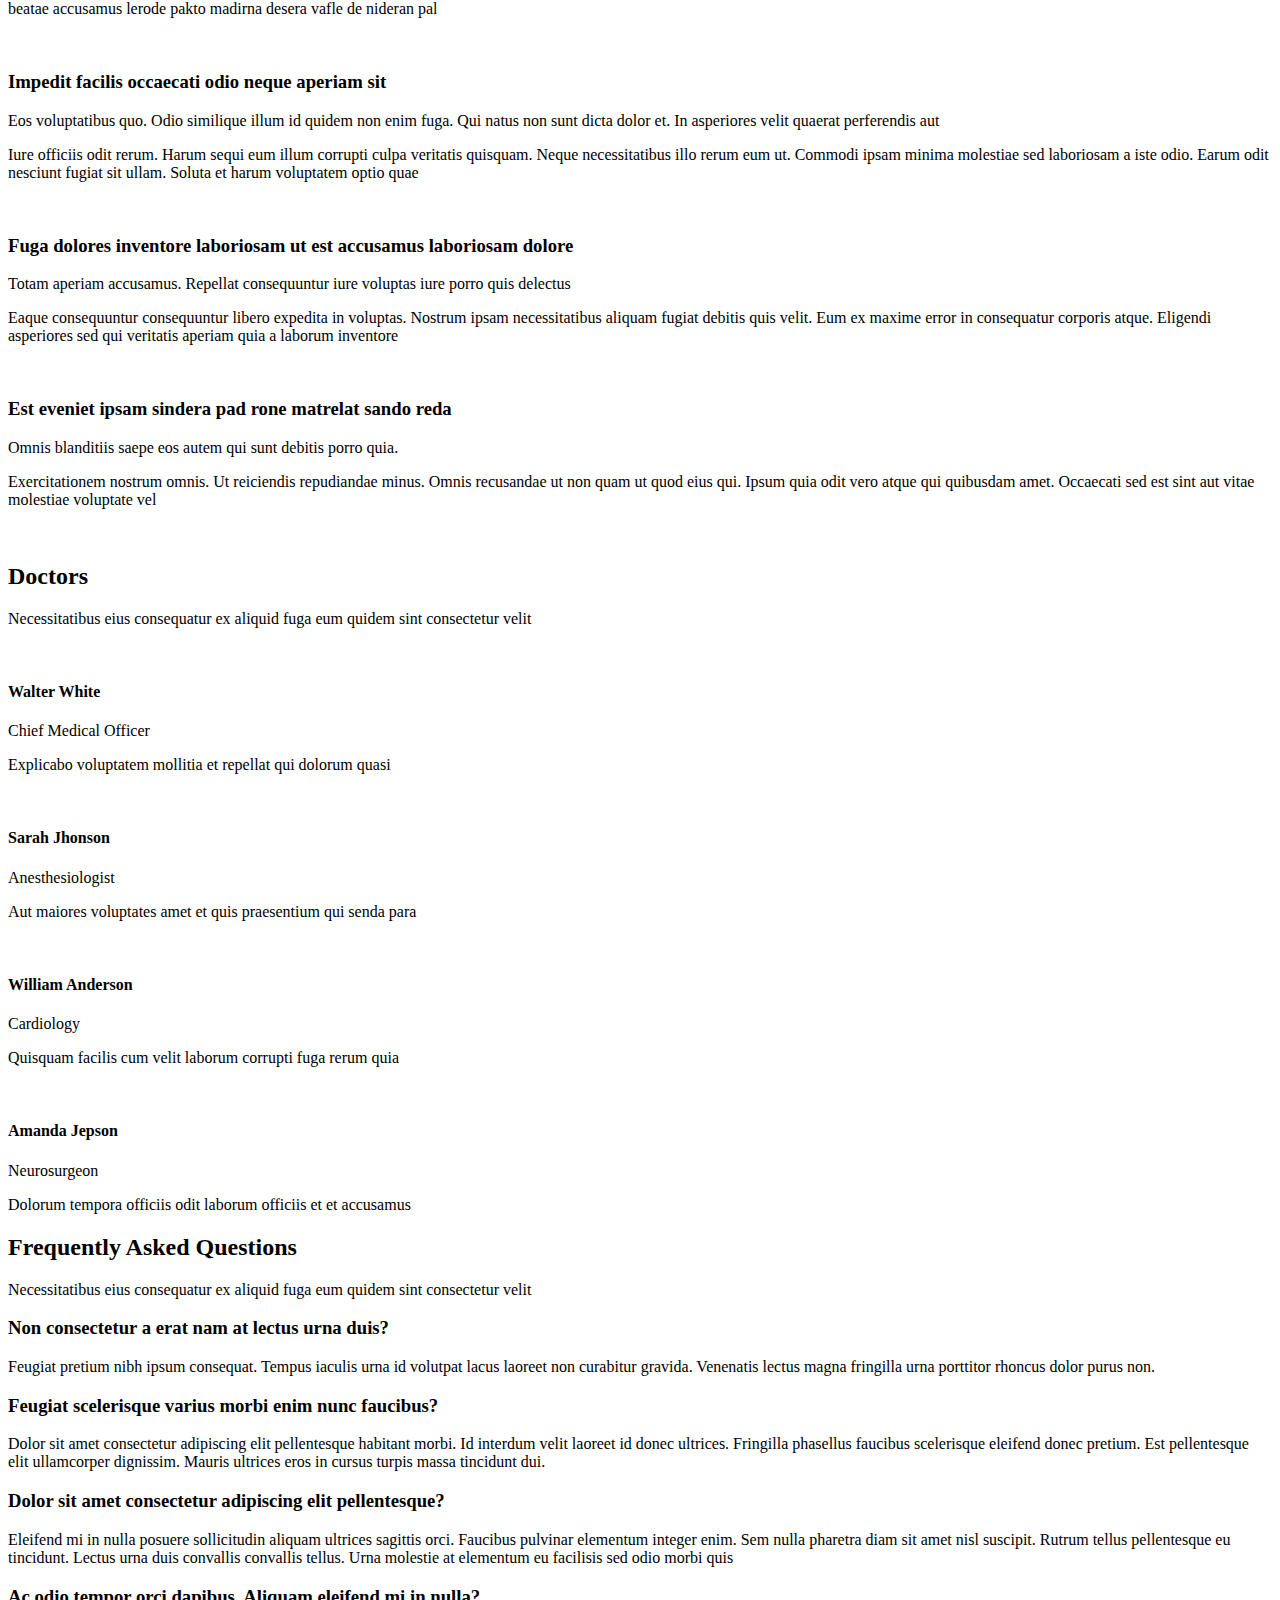
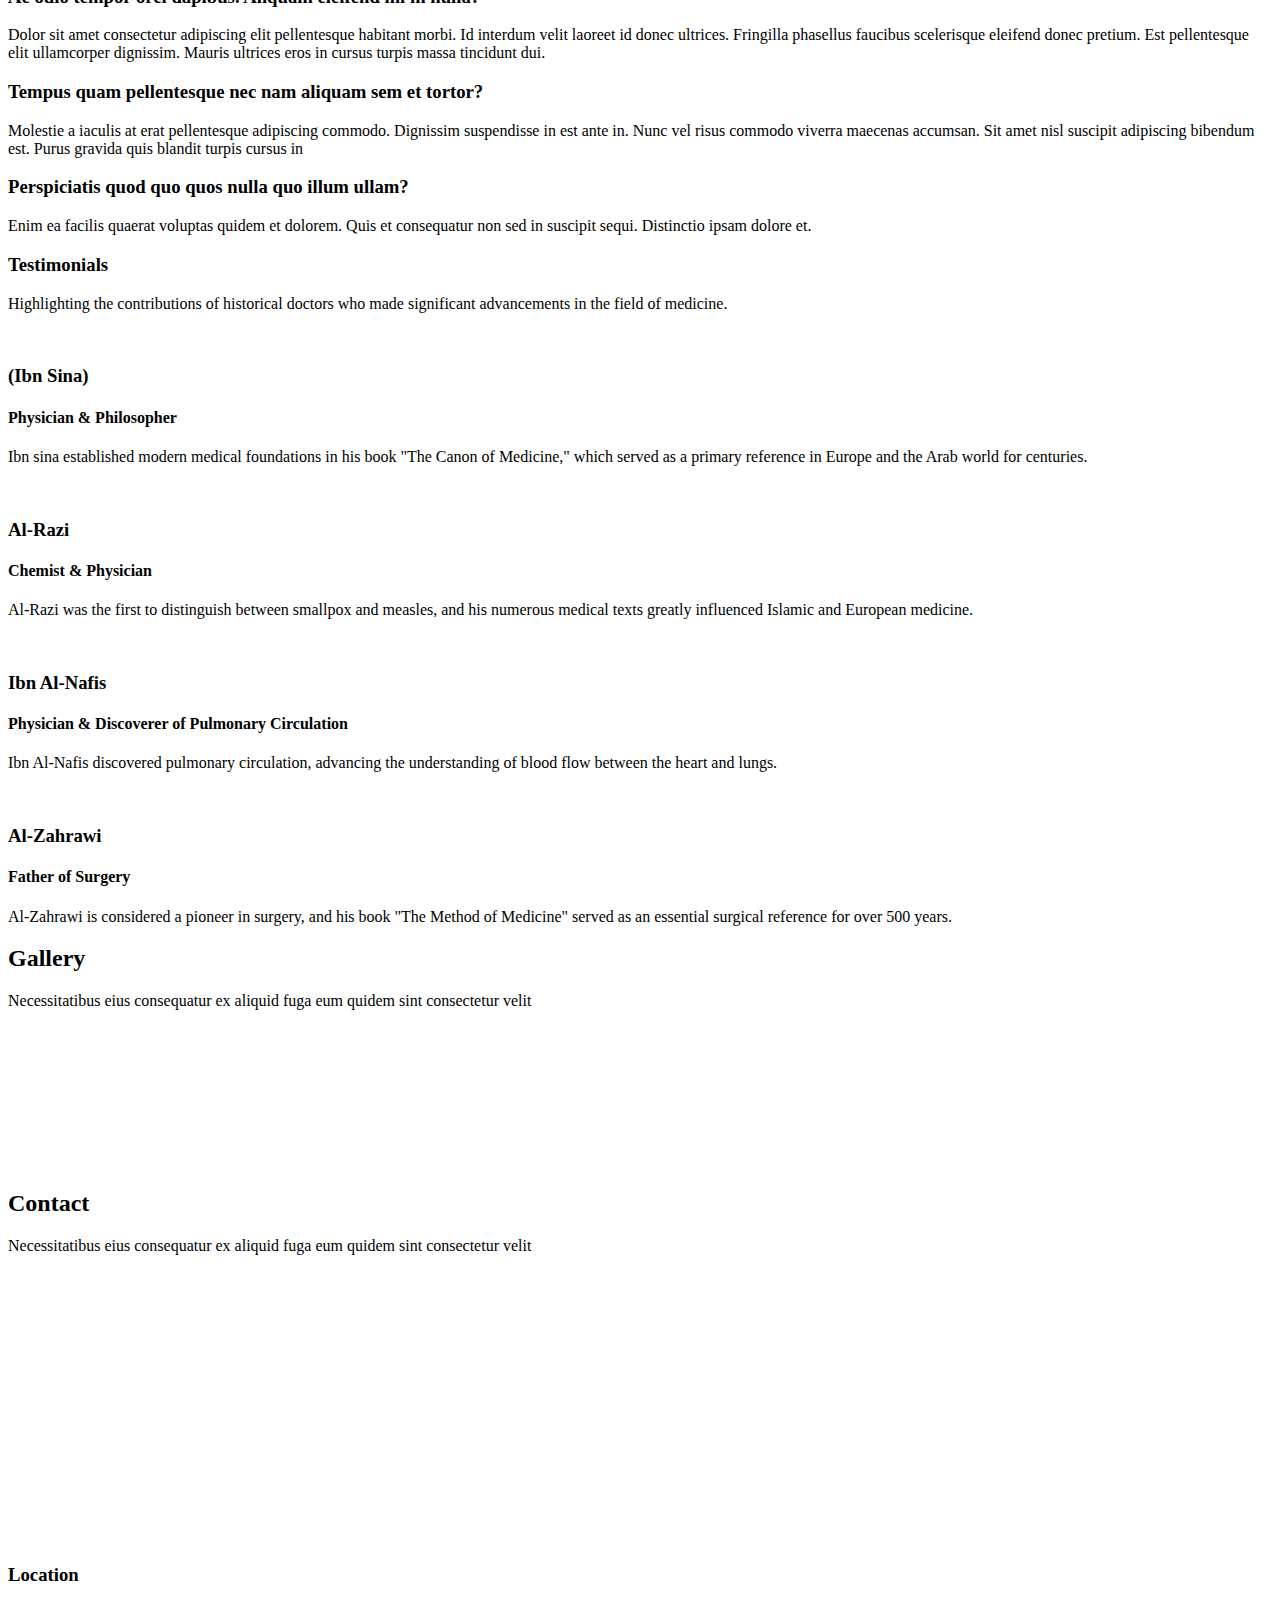
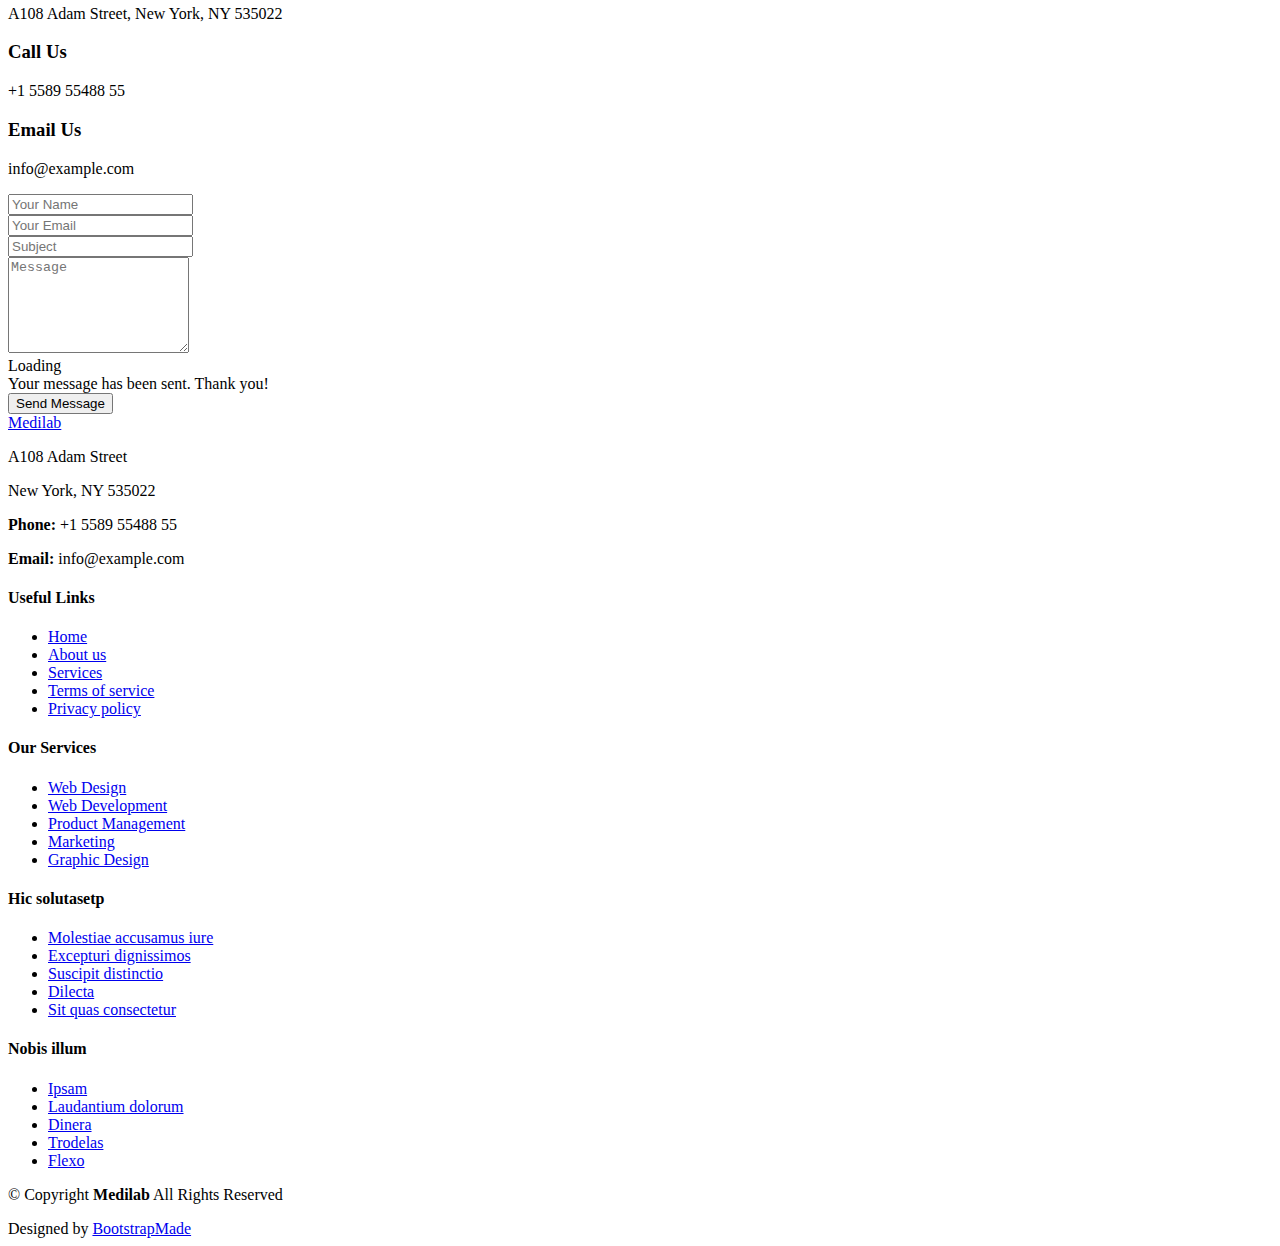
==== commit a7ca52ab: "Update index.html" ====
--- a/HTML/index.html
+++ b/HTML/index.html
@@ -141,56 +141,33 @@
             </div>
             <!-- End Why Box -->
 
-            <div class="col-lg-8 d-flex align-items-stretch">
-              <div class="d-flex flex-column justify-content-center">
-                <div class="row gy-4">
-                  <div class="col-xl-4 d-flex align-items-stretch">
-                    <div
-                      class="icon-box"
-                      data-aos="zoom-out"
-                      data-aos-delay="300"
-                    >
-                      <i class="bi bi-clipboard-data"></i>
-                      <h4>Corporis voluptates officia eiusmod</h4>
-                      <p>
-                        Consequuntur sunt aut quasi enim aliquam quae harum
-                        pariatur laboris nisi ut aliquip
-                      </p>
-                    </div>
-                  </div>
-                  <!-- End Icon Box -->
-
-                  <div class="col-xl-4 d-flex align-items-stretch">
-                    <div
-                      class="icon-box"
-                      data-aos="zoom-out"
-                      data-aos-delay="400"
-                    >
-                      <i class="bi bi-gem"></i>
-                      <h4>Ullamco laboris ladore pan</h4>
-                      <p>
-                        Excepteur sint occaecat cupidatat non proident, sunt in
-                        culpa qui officia deserunt
-                      </p>
-                    </div>
-                  </div>
-                  <!-- End Icon Box -->
-
-                  <div class="col-xl-4 d-flex align-items-stretch">
-                    <div
-                      class="icon-box"
-                      data-aos="zoom-out"
-                      data-aos-delay="500"
-                    >
-                      <i class="bi bi-inboxes"></i>
-                      <h4>Labore consequatur incidid dolore</h4>
-                      <p>
-                        Aut suscipit aut cum nemo deleniti aut omnis. Doloribus
-                        ut maiores omnis facere
-                      </p>
-                    </div>
-                  </div>
-                  <!-- End Icon Box -->
+          <div class="col-lg-8 d-flex align-items-stretch">
+            <div class="d-flex flex-column justify-content-center">
+              <div class="row gy-4">
+
+                <div class="col-xl-4 d-flex align-items-stretch">
+                  <div class="icon-box" data-aos="zoom-out" data-aos-delay="300">
+                    <i class="bi bi-clipboard-data"></i>
+                    <h4>What is this medical website?</h4>
+                    <p>An application that provides an electronic service aimed at improving the patient experience in health centers and hospitals.</p>
+                  </div>
+                </div><!-- End Icon Box -->
+
+                <div class="col-xl-4 d-flex align-items-stretch">
+                  <div class="icon-box" data-aos="zoom-out" data-aos-delay="400">
+                    <i class="bi bi-gem"></i>
+                    <h4>What are the website's main goals?</h4>
+                    <p>Saving time and effort and reducing the workload on reception staff.</p>
+                  </div>
+                </div><!-- End Icon Box -->
+
+                <div class="col-xl-4 d-flex align-items-stretch">
+                  <div class="icon-box" data-aos="zoom-out" data-aos-delay="500">
+                    <i class="bi bi-inboxes"></i>
+                    <h4>What services does the website offer?</h4>
+                    <p>The website offers services such as online appointment booking, patient records management, and virtual consultations with healthcare providers.</p>
+                  </div>
+                </div><!-- End Icon Box -->
                 </div>
               </div>
             </div>
@@ -283,12 +260,7 @@
             >
               <i class="fa-solid fa-user-doctor"></i>
               <div class="stats-item">
-                <span
-                  data-purecounter-start="0"
-                  data-purecounter-end="85"
-                  data-purecounter-duration="1"
-                  class="purecounter"
-                ></span>
+                 <span class="count" data-target="85">0</span>
                 <p>Doctors</p>
               </div>
             </div>
@@ -299,12 +271,7 @@
             >
               <i class="fa-regular fa-hospital"></i>
               <div class="stats-item">
-                <span
-                  data-purecounter-start="0"
-                  data-purecounter-end="18"
-                  data-purecounter-duration="1"
-                  class="purecounter"
-                ></span>
+                <span class="count" data-target="18">0</span>
                 <p>Departments</p>
               </div>
             </div>
@@ -315,12 +282,7 @@
             >
               <i class="fas fa-flask"></i>
               <div class="stats-item">
-                <span
-                  data-purecounter-start="0"
-                  data-purecounter-end="12"
-                  data-purecounter-duration="1"
-                  class="purecounter"
-                ></span>
+                <span class="count" data-target="12">0</span>
                 <p>Research Labs</p>
               </div>
             </div>
@@ -331,12 +293,7 @@
             >
               <i class="fas fa-award"></i>
               <div class="stats-item">
-                <span
-                  data-purecounter-start="0"
-                  data-purecounter-end="150"
-                  data-purecounter-duration="1"
-                  class="purecounter"
-                ></span>
+                <span class="count" data-target="150">0</span>
                 <p>Awards</p>
               </div>
             </div>
@@ -1094,7 +1051,7 @@
                       <p>
                         <i class="bi bi-quote quote-icon-left"></i>
                         <span
-                          >Avicenna established modern medical foundations in
+                          >Ibn sina established modern medical foundations in
                           his book "The Canon of Medicine," which served as a
                           primary reference in Europe and the Arab world for
                           centuries.</span
@@ -1114,7 +1071,7 @@
                           alt=""
                         />
                         <div>
-                          <h3>Al-Razi (Rhazes)</h3>
+                          <h3>Al-Razi </h3>
                           <h4>Chemist & Physician</h4>
                           <div class="stars">
                             <i class="bi bi-star-fill"></i
@@ -1182,7 +1139,7 @@
                           alt=""
                         />
                         <div>
-                          <h3>Al-Zahrawi (Albucasis)</h3>
+                          <h3>Al-Zahrawi </h3>
                           <h4>Father of Surgery</h4>
                           <div class="stars">
                             <i class="bi bi-star-fill"></i
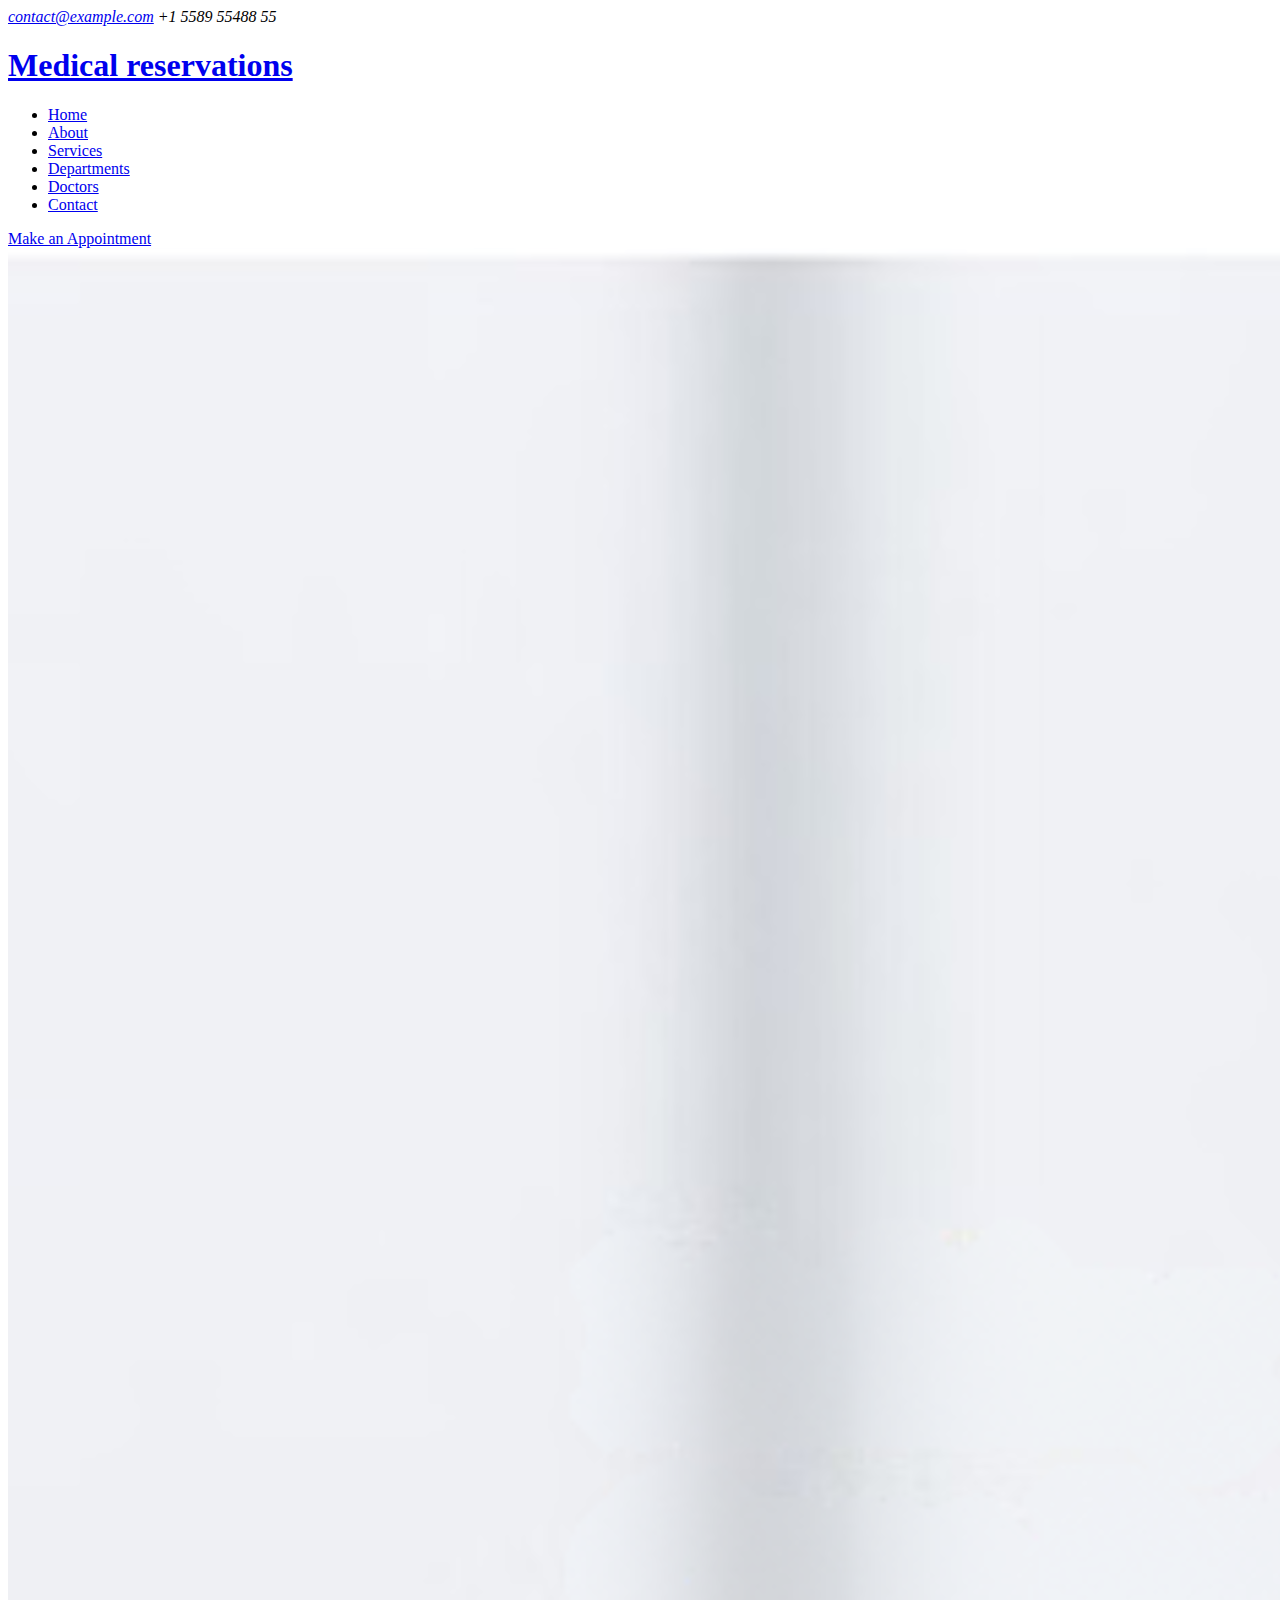
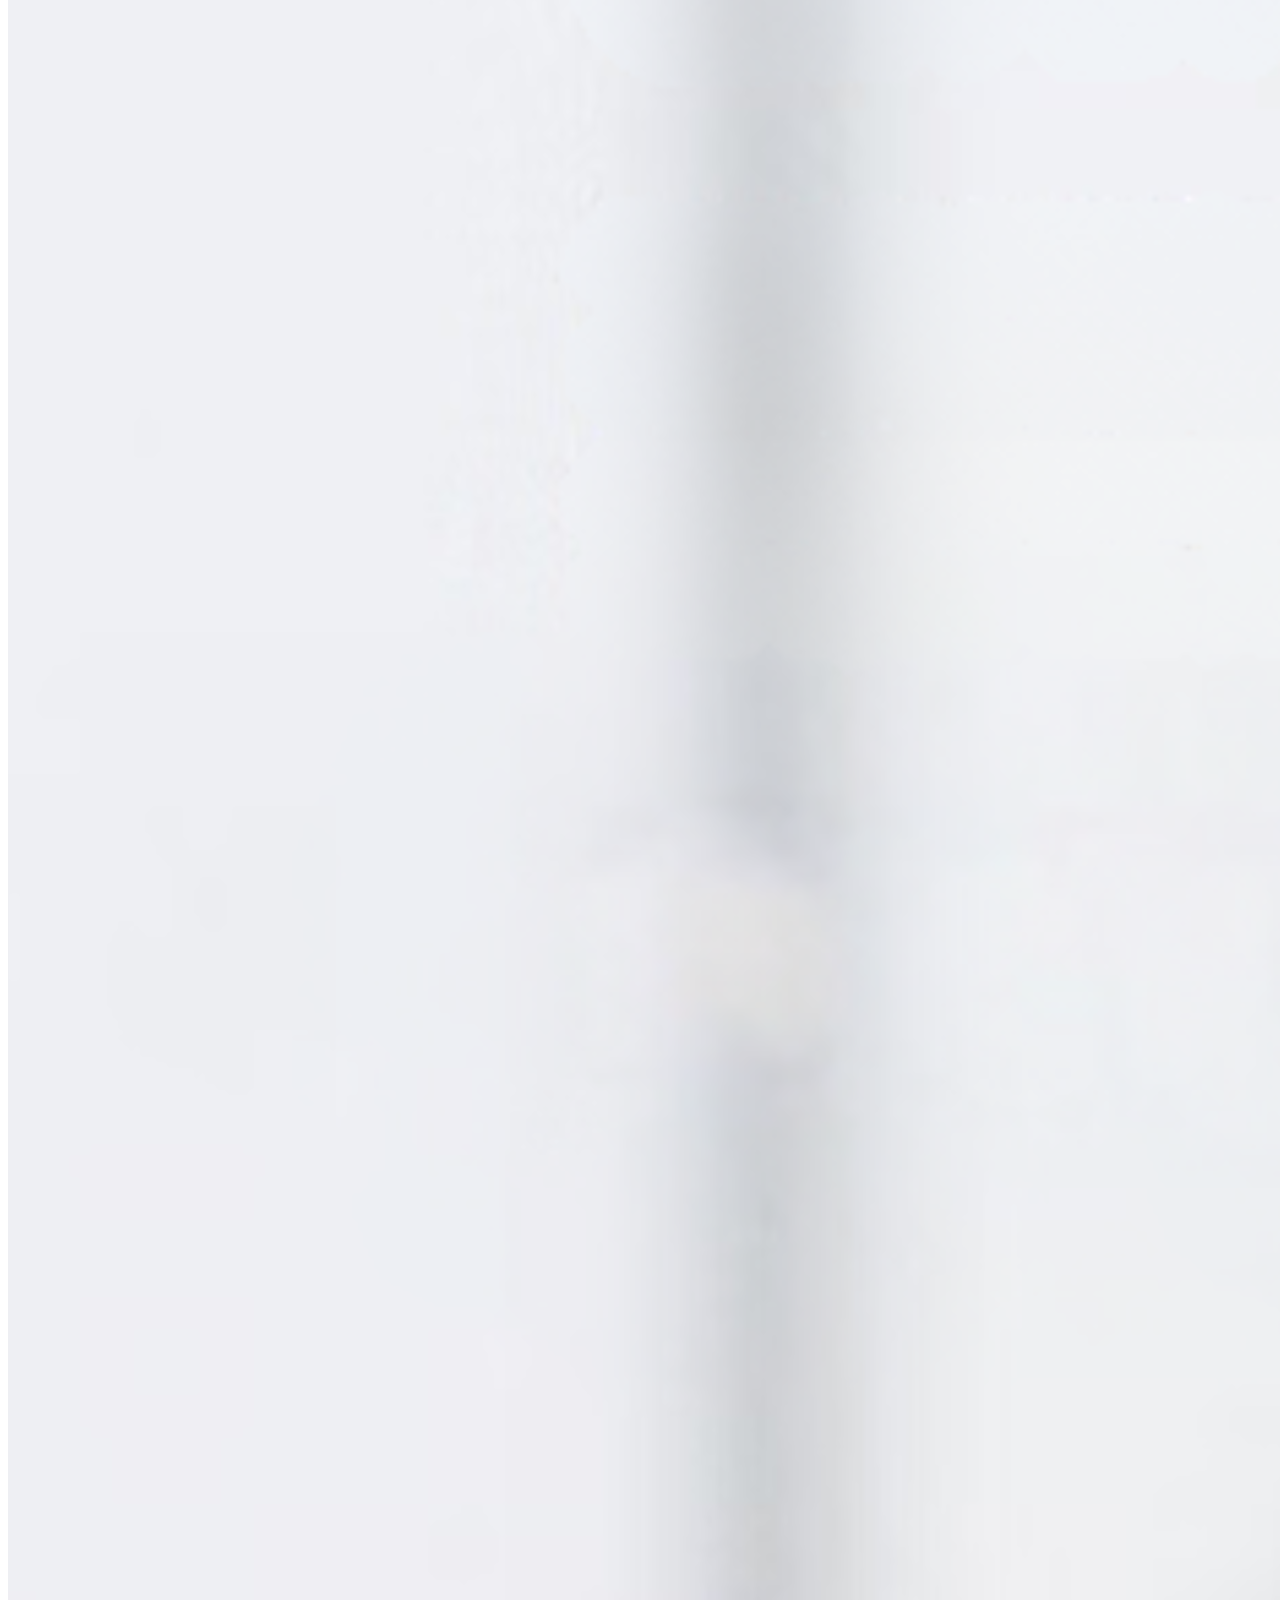
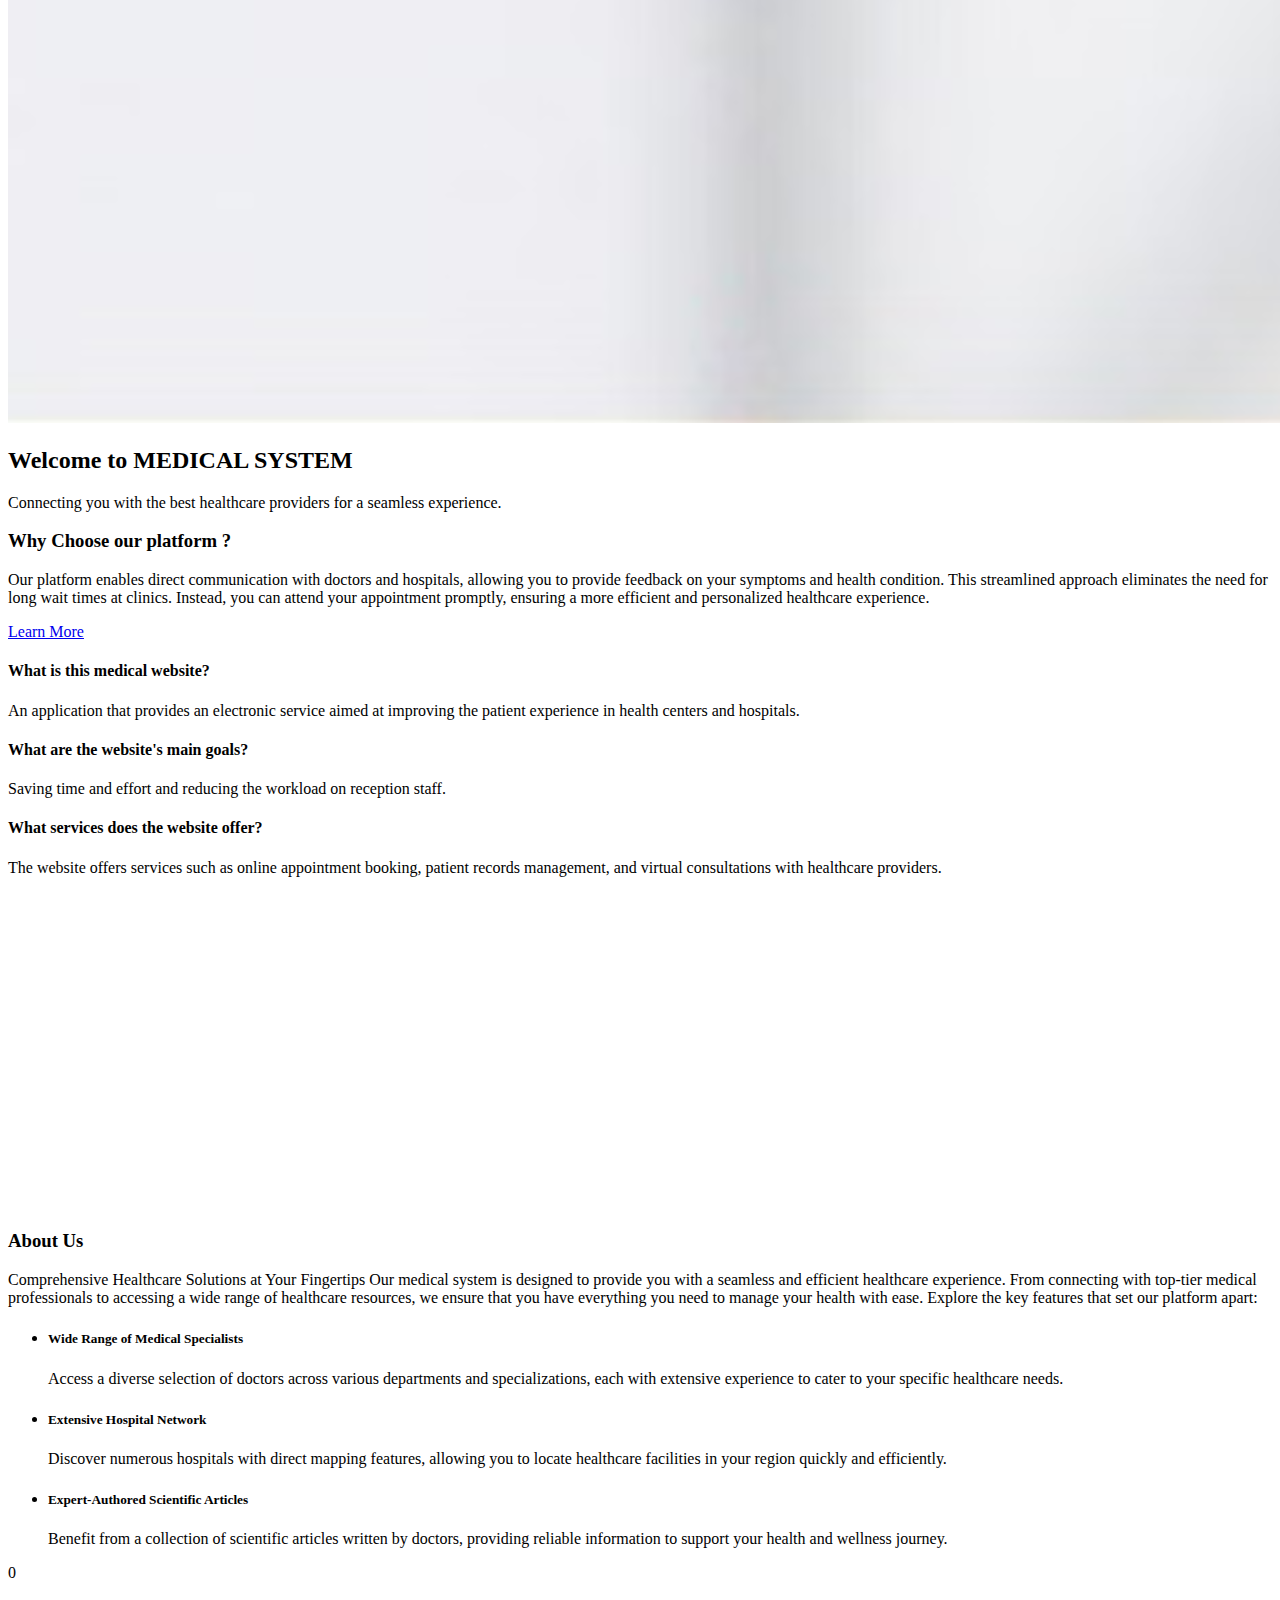
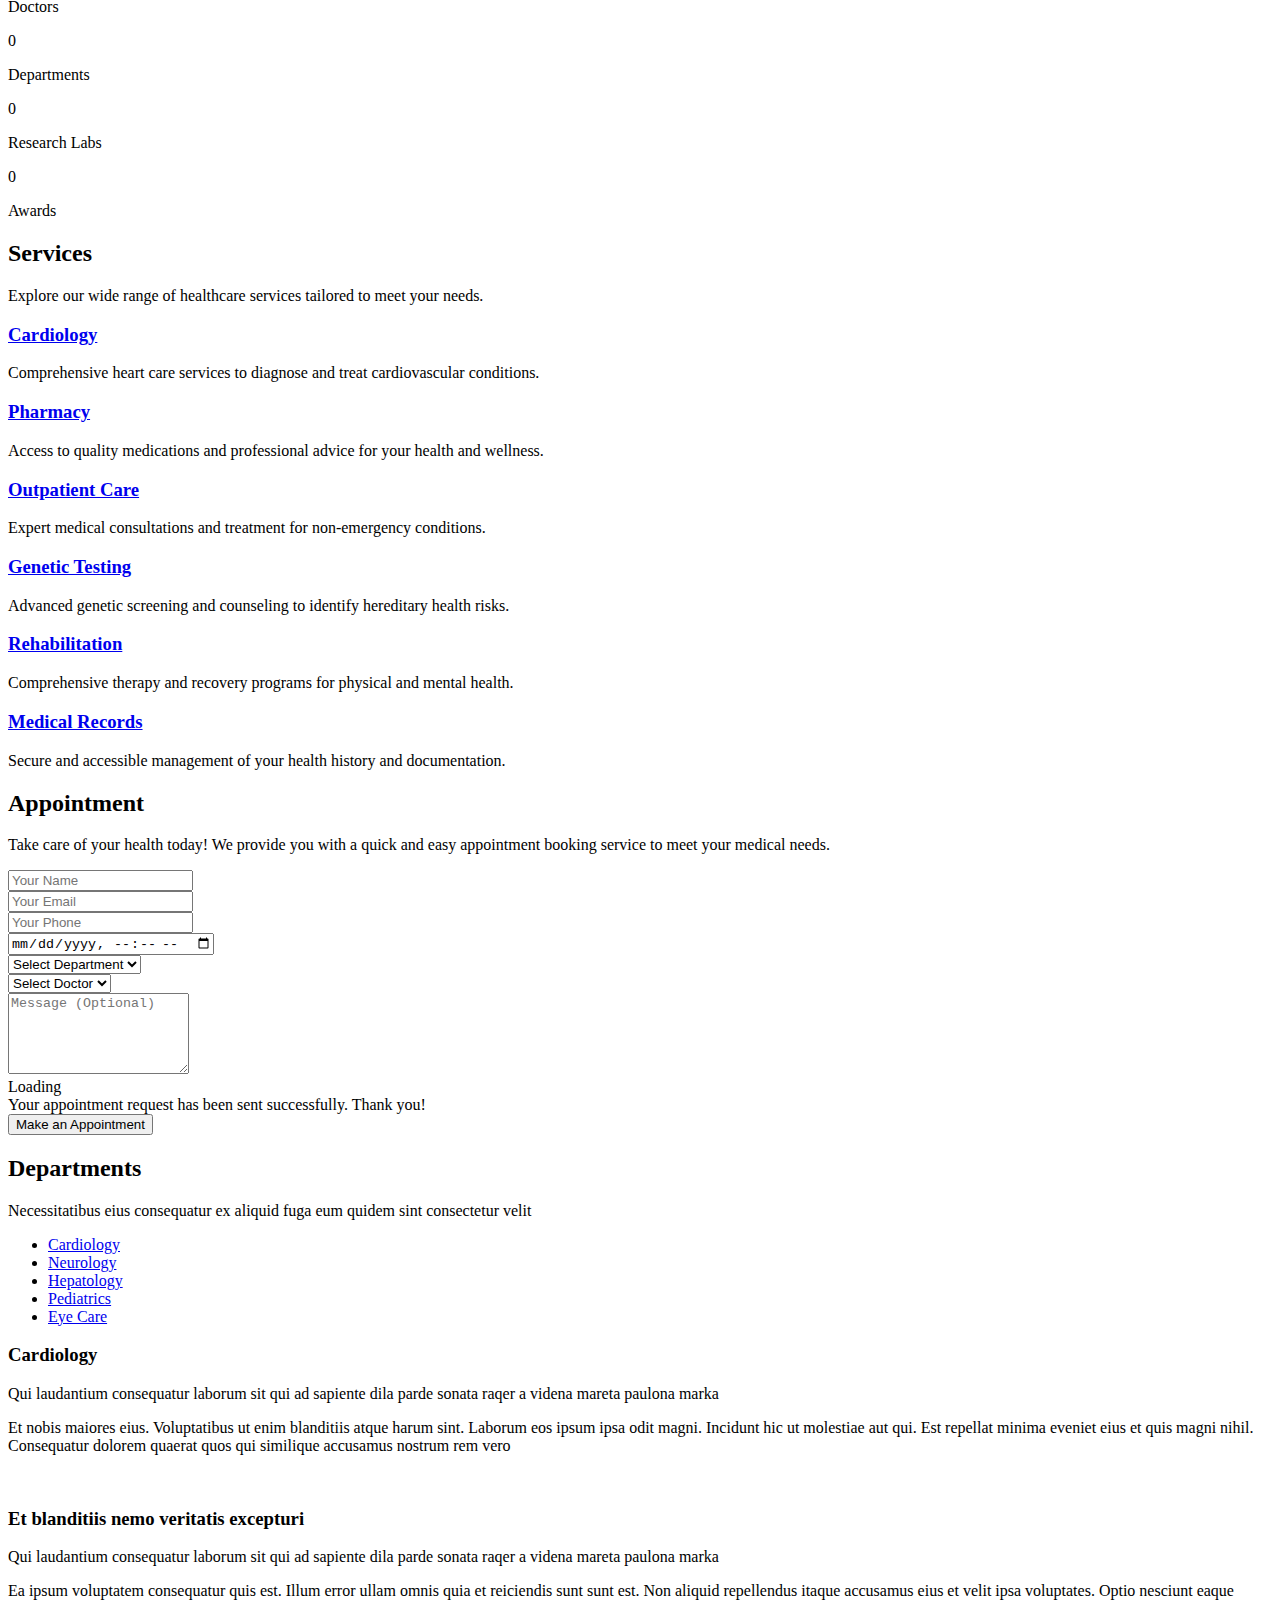
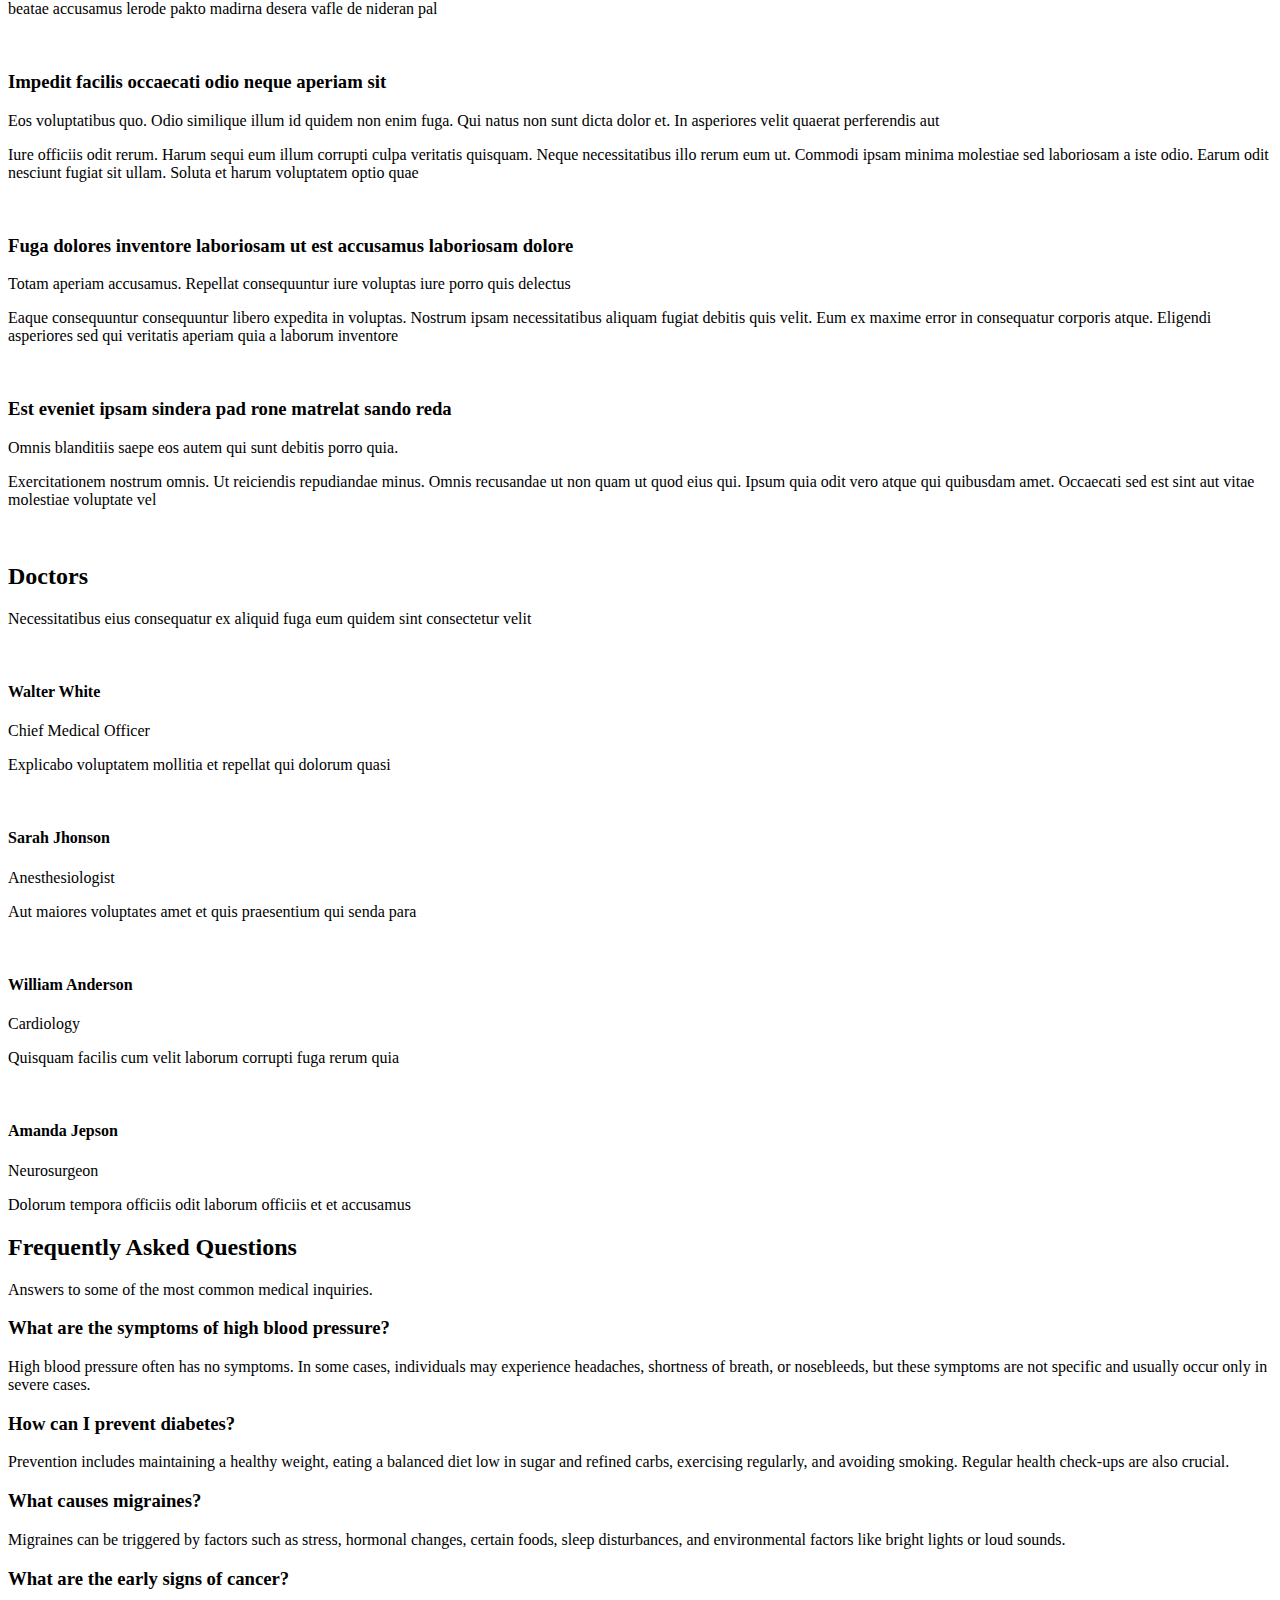
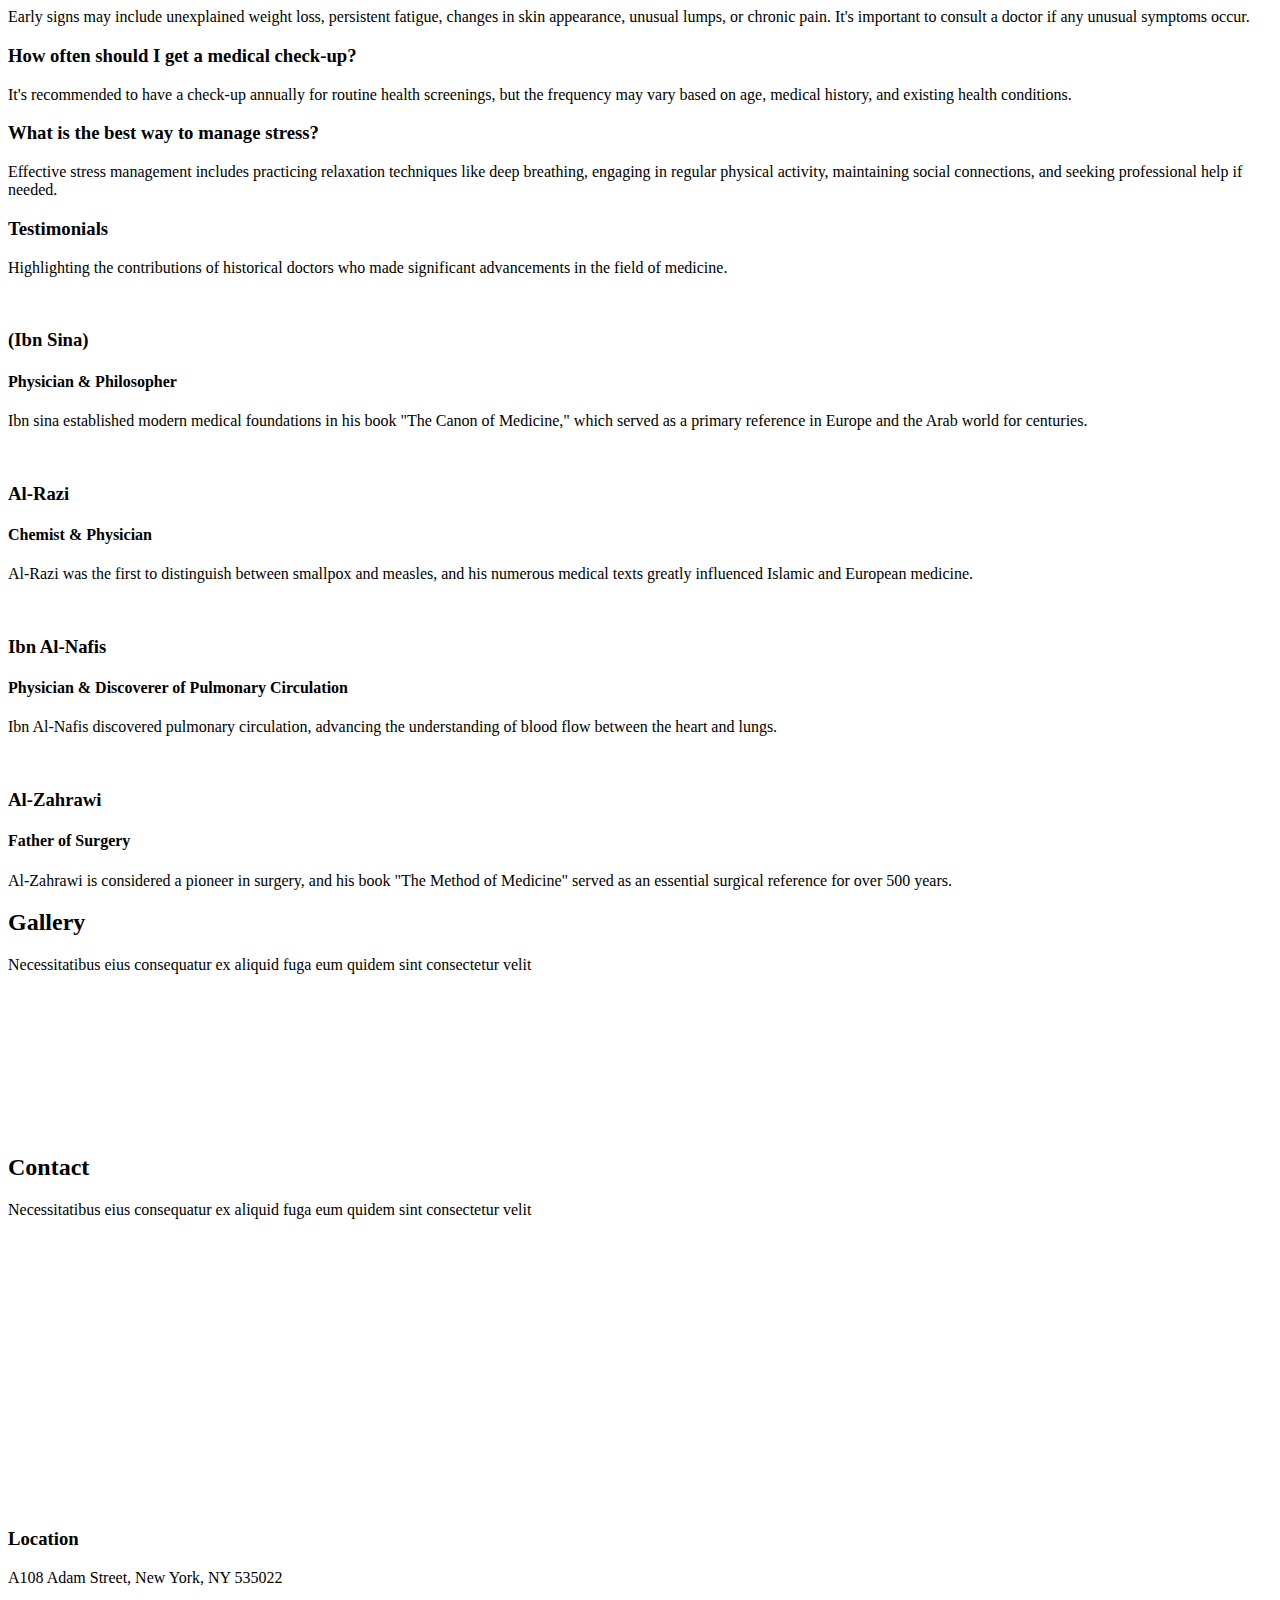
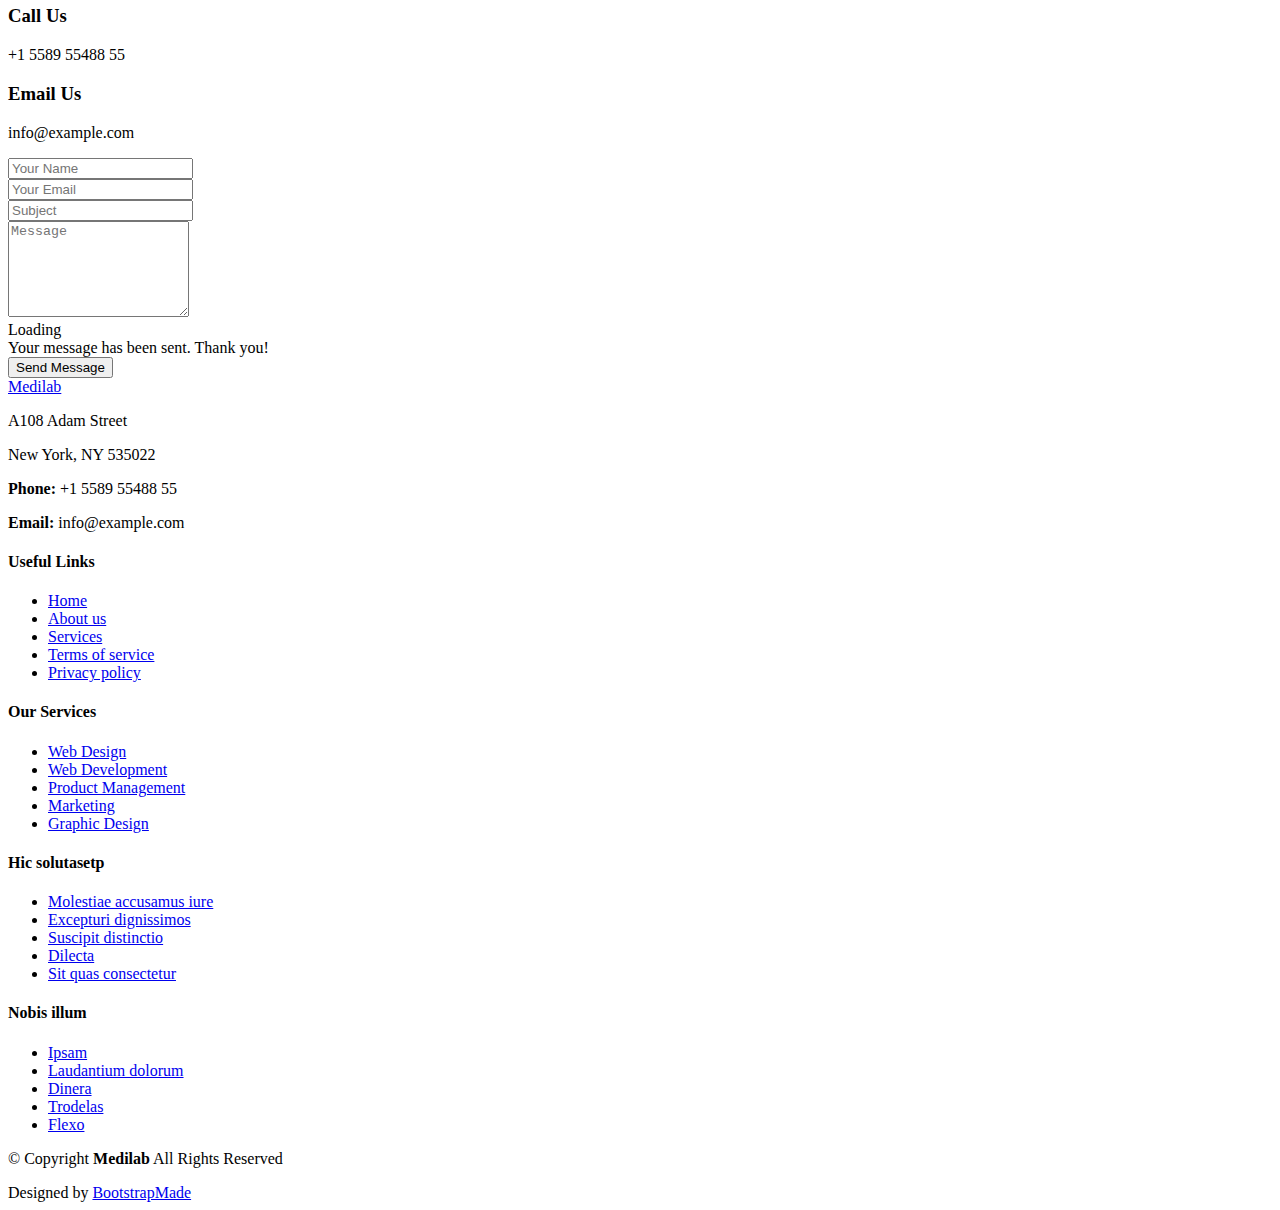
==== commit 28118f03: "Update index.html" ====
--- a/HTML/index.html
+++ b/HTML/index.html
@@ -303,147 +303,113 @@
       </section>
       <!-- /Stats Section -->
 
-      <!-- Services Section -->
-      <section id="services" class="services section">
-        <!-- Section Title -->
-        <div class="container section-title" data-aos="fade-up">
-          <h2>Services</h2>
+     <!-- Services Section -->
+<section id="services" class="services section">
+  <!-- Section Title -->
+  <div class="container section-title" data-aos="fade-up">
+    <h2>Services</h2>
+    <p>
+      Explore our wide range of healthcare services tailored to meet your needs.
+    </p>
+  </div>
+  <!-- End Section Title -->
+
+  <div class="container">
+    <div class="row gy-4">
+      <div class="col-lg-4 col-md-6" data-aos="fade-up" data-aos-delay="100">
+        <div class="service-item position-relative">
+          <div class="icon">
+            <i class="fas fa-heartbeat"></i>
+          </div>
+          <a href="#" class="stretched-link">
+            <h3>Cardiology</h3>
+          </a>
           <p>
-            Necessitatibus eius consequatur ex aliquid fuga eum quidem sint
-            consectetur velit
+            Comprehensive heart care services to diagnose and treat cardiovascular conditions.
           </p>
         </div>
-        <!-- End Section Title -->
-
-        <div class="container">
-          <div class="row gy-4">
-            <div
-              class="col-lg-4 col-md-6"
-              data-aos="fade-up"
-              data-aos-delay="100"
-            >
-              <div class="service-item position-relative">
-                <div class="icon">
-                  <i class="fas fa-heartbeat"></i>
-                </div>
-                <a href="#" class="stretched-link">
-                  <h3>Nesciunt Mete</h3>
-                </a>
-                <p>
-                  Provident nihil minus qui consequatur non omnis maiores. Eos
-                  accusantium minus dolores iure perferendis tempore et
-                  consequatur.
-                </p>
-              </div>
-            </div>
-            <!-- End Service Item -->
-
-            <div
-              class="col-lg-4 col-md-6"
-              data-aos="fade-up"
-              data-aos-delay="200"
-            >
-              <div class="service-item position-relative">
-                <div class="icon">
-                  <i class="fas fa-pills"></i>
-                </div>
-                <a href="#" class="stretched-link">
-                  <h3>Eosle Commodi</h3>
-                </a>
-                <p>
-                  Ut autem aut autem non a. Sint sint sit facilis nam iusto
-                  sint. Libero corrupti neque eum hic non ut nesciunt dolorem.
-                </p>
-              </div>
-            </div>
-            <!-- End Service Item -->
-
-            <div
-              class="col-lg-4 col-md-6"
-              data-aos="fade-up"
-              data-aos-delay="300"
-            >
-              <div class="service-item position-relative">
-                <div class="icon">
-                  <i class="fas fa-hospital-user"></i>
-                </div>
-                <a href="#" class="stretched-link">
-                  <h3>Ledo Markt</h3>
-                </a>
-                <p>
-                  Ut excepturi voluptatem nisi sed. Quidem fuga consequatur.
-                  Minus ea aut. Vel qui id voluptas adipisci eos earum corrupti.
-                </p>
-              </div>
-            </div>
-            <!-- End Service Item -->
-
-            <div
-              class="col-lg-4 col-md-6"
-              data-aos="fade-up"
-              data-aos-delay="400"
-            >
-              <div class="service-item position-relative">
-                <div class="icon">
-                  <i class="fas fa-dna"></i>
-                </div>
-                <a href="#" class="stretched-link">
-                  <h3>Asperiores Commodit</h3>
-                </a>
-                <p>
-                  Non et temporibus minus omnis sed dolor esse consequatur.
-                  Cupiditate sed error ea fuga sit provident adipisci neque.
-                </p>
-                <a href="#" class="stretched-link"></a>
-              </div>
-            </div>
-            <!-- End Service Item -->
-
-            <div
-              class="col-lg-4 col-md-6"
-              data-aos="fade-up"
-              data-aos-delay="500"
-            >
-              <div class="service-item position-relative">
-                <div class="icon">
-                  <i class="fas fa-wheelchair"></i>
-                </div>
-                <a href="#" class="stretched-link">
-                  <h3>Velit Doloremque</h3>
-                </a>
-                <p>
-                  Cumque et suscipit saepe. Est maiores autem enim facilis ut
-                  aut ipsam corporis aut. Sed animi at autem alias eius labore.
-                </p>
-                <a href="#" class="stretched-link"></a>
-              </div>
-            </div>
-            <!-- End Service Item -->
-
-            <div
-              class="col-lg-4 col-md-6"
-              data-aos="fade-up"
-              data-aos-delay="600"
-            >
-              <div class="service-item position-relative">
-                <div class="icon">
-                  <i class="fas fa-notes-medical"></i>
-                </div>
-                <a href="#" class="stretched-link">
-                  <h3>Dolori Architecto</h3>
-                </a>
-                <p>
-                  Hic molestias ea quibusdam eos. Fugiat enim doloremque aut
-                  neque non et debitis iure. Corrupti recusandae ducimus enim.
-                </p>
-                <a href="#" class="stretched-link"></a>
-              </div>
-            </div>
-            <!-- End Service Item -->
-          </div>
-        </div>
-      </section>
-      <!-- /Services Section -->
+      </div>
+      <!-- End Service Item -->
+
+      <div class="col-lg-4 col-md-6" data-aos="fade-up" data-aos-delay="200">
+        <div class="service-item position-relative">
+          <div class="icon">
+            <i class="fas fa-pills"></i>
+          </div>
+          <a href="#" class="stretched-link">
+            <h3>Pharmacy</h3>
+          </a>
+          <p>
+            Access to quality medications and professional advice for your health and wellness.
+          </p>
+        </div>
+      </div>
+      <!-- End Service Item -->
+
+      <div class="col-lg-4 col-md-6" data-aos="fade-up" data-aos-delay="300">
+        <div class="service-item position-relative">
+          <div class="icon">
+            <i class="fas fa-hospital-user"></i>
+          </div>
+          <a href="#" class="stretched-link">
+            <h3>Outpatient Care</h3>
+          </a>
+          <p>
+            Expert medical consultations and treatment for non-emergency conditions.
+          </p>
+        </div>
+      </div>
+      <!-- End Service Item -->
+
+      <div class="col-lg-4 col-md-6" data-aos="fade-up" data-aos-delay="400">
+        <div class="service-item position-relative">
+          <div class="icon">
+            <i class="fas fa-dna"></i>
+          </div>
+          <a href="#" class="stretched-link">
+            <h3>Genetic Testing</h3>
+          </a>
+          <p>
+            Advanced genetic screening and counseling to identify hereditary health risks.
+          </p>
+        </div>
+      </div>
+      <!-- End Service Item -->
+
+      <div class="col-lg-4 col-md-6" data-aos="fade-up" data-aos-delay="500">
+        <div class="service-item position-relative">
+          <div class="icon">
+            <i class="fas fa-wheelchair"></i>
+          </div>
+          <a href="#" class="stretched-link">
+            <h3>Rehabilitation</h3>
+          </a>
+          <p>
+            Comprehensive therapy and recovery programs for physical and mental health.
+          </p>
+        </div>
+      </div>
+      <!-- End Service Item -->
+
+      <div class="col-lg-4 col-md-6" data-aos="fade-up" data-aos-delay="600">
+        <div class="service-item position-relative">
+          <div class="icon">
+            <i class="fas fa-notes-medical"></i>
+          </div>
+          <a href="#" class="stretched-link">
+            <h3>Medical Records</h3>
+          </a>
+          <p>
+            Secure and accessible management of your health history and documentation.
+          </p>
+        </div>
+      </div>
+      <!-- End Service Item -->
+    </div>
+  </div>
+</section>
+<!-- /Services Section -->
+
 
       <!-- Appointment Section -->
       <section id="appointment" class="appointment section">
@@ -880,124 +846,106 @@
       <!-- /Doctors Section -->
 
       <!-- Faq Section -->
-      <section id="faq" class="faq section light-background">
-        <!-- Section Title -->
-        <div class="container section-title" data-aos="fade-up">
-          <h2>Frequently Asked Questions</h2>
-          <p>
-            Necessitatibus eius consequatur ex aliquid fuga eum quidem sint
-            consectetur velit
-          </p>
-        </div>
-        <!-- End Section Title -->
-
-        <div class="container">
-          <div class="row justify-content-center">
-            <div class="col-lg-10" data-aos="fade-up" data-aos-delay="100">
-              <div class="faq-container">
-                <div class="faq-item faq-active">
-                  <h3>Non consectetur a erat nam at lectus urna duis?</h3>
-                  <div class="faq-content">
-                    <p>
-                      Feugiat pretium nibh ipsum consequat. Tempus iaculis urna
-                      id volutpat lacus laoreet non curabitur gravida. Venenatis
-                      lectus magna fringilla urna porttitor rhoncus dolor purus
-                      non.
-                    </p>
-                  </div>
-                  <i class="faq-toggle bi bi-chevron-right"></i>
-                </div>
-                <!-- End Faq item-->
-
-                <div class="faq-item">
-                  <h3>Feugiat scelerisque varius morbi enim nunc faucibus?</h3>
-                  <div class="faq-content">
-                    <p>
-                      Dolor sit amet consectetur adipiscing elit pellentesque
-                      habitant morbi. Id interdum velit laoreet id donec
-                      ultrices. Fringilla phasellus faucibus scelerisque
-                      eleifend donec pretium. Est pellentesque elit ullamcorper
-                      dignissim. Mauris ultrices eros in cursus turpis massa
-                      tincidunt dui.
-                    </p>
-                  </div>
-                  <i class="faq-toggle bi bi-chevron-right"></i>
-                </div>
-                <!-- End Faq item-->
-
-                <div class="faq-item">
-                  <h3>
-                    Dolor sit amet consectetur adipiscing elit pellentesque?
-                  </h3>
-                  <div class="faq-content">
-                    <p>
-                      Eleifend mi in nulla posuere sollicitudin aliquam ultrices
-                      sagittis orci. Faucibus pulvinar elementum integer enim.
-                      Sem nulla pharetra diam sit amet nisl suscipit. Rutrum
-                      tellus pellentesque eu tincidunt. Lectus urna duis
-                      convallis convallis tellus. Urna molestie at elementum eu
-                      facilisis sed odio morbi quis
-                    </p>
-                  </div>
-                  <i class="faq-toggle bi bi-chevron-right"></i>
-                </div>
-                <!-- End Faq item-->
-
-                <div class="faq-item">
-                  <h3>
-                    Ac odio tempor orci dapibus. Aliquam eleifend mi in nulla?
-                  </h3>
-                  <div class="faq-content">
-                    <p>
-                      Dolor sit amet consectetur adipiscing elit pellentesque
-                      habitant morbi. Id interdum velit laoreet id donec
-                      ultrices. Fringilla phasellus faucibus scelerisque
-                      eleifend donec pretium. Est pellentesque elit ullamcorper
-                      dignissim. Mauris ultrices eros in cursus turpis massa
-                      tincidunt dui.
-                    </p>
-                  </div>
-                  <i class="faq-toggle bi bi-chevron-right"></i>
-                </div>
-                <!-- End Faq item-->
-
-                <div class="faq-item">
-                  <h3>
-                    Tempus quam pellentesque nec nam aliquam sem et tortor?
-                  </h3>
-                  <div class="faq-content">
-                    <p>
-                      Molestie a iaculis at erat pellentesque adipiscing
-                      commodo. Dignissim suspendisse in est ante in. Nunc vel
-                      risus commodo viverra maecenas accumsan. Sit amet nisl
-                      suscipit adipiscing bibendum est. Purus gravida quis
-                      blandit turpis cursus in
-                    </p>
-                  </div>
-                  <i class="faq-toggle bi bi-chevron-right"></i>
-                </div>
-                <!-- End Faq item-->
-
-                <div class="faq-item">
-                  <h3>Perspiciatis quod quo quos nulla quo illum ullam?</h3>
-                  <div class="faq-content">
-                    <p>
-                      Enim ea facilis quaerat voluptas quidem et dolorem. Quis
-                      et consequatur non sed in suscipit sequi. Distinctio ipsam
-                      dolore et.
-                    </p>
-                  </div>
-                  <i class="faq-toggle bi bi-chevron-right"></i>
-                </div>
-                <!-- End Faq item-->
-              </div>
-            </div>
-            <!-- End Faq Column-->
-          </div>
-        </div>
-      </section>
-      <!-- /Faq Section -->
-
+<section id="faq" class="faq section light-background">
+  <!-- Section Title -->
+  <div class="container section-title" data-aos="fade-up">
+    <h2>Frequently Asked Questions</h2>
+    <p>Answers to some of the most common medical inquiries.</p>
+  </div>
+  <!-- End Section Title -->
+
+  <div class="container">
+    <div class="row justify-content-center">
+      <div class="col-lg-10" data-aos="fade-up" data-aos-delay="100">
+        <div class="faq-container">
+          <div class="faq-item faq-active">
+            <h3>What are the symptoms of high blood pressure?</h3>
+            <div class="faq-content">
+              <p>
+                High blood pressure often has no symptoms. In some cases,
+                individuals may experience headaches, shortness of breath, or
+                nosebleeds, but these symptoms are not specific and usually occur
+                only in severe cases.
+              </p>
+            </div>
+            <i class="faq-toggle bi bi-chevron-right"></i>
+          </div>
+          <!-- End Faq item-->
+
+          <div class="faq-item">
+            <h3>How can I prevent diabetes?</h3>
+            <div class="faq-content">
+              <p>
+                Prevention includes maintaining a healthy weight, eating a
+                balanced diet low in sugar and refined carbs, exercising
+                regularly, and avoiding smoking. Regular health check-ups are
+                also crucial.
+              </p>
+            </div>
+            <i class="faq-toggle bi bi-chevron-right"></i>
+          </div>
+          <!-- End Faq item-->
+
+          <div class="faq-item">
+            <h3>What causes migraines?</h3>
+            <div class="faq-content">
+              <p>
+                Migraines can be triggered by factors such as stress, hormonal
+                changes, certain foods, sleep disturbances, and environmental
+                factors like bright lights or loud sounds.
+              </p>
+            </div>
+            <i class="faq-toggle bi bi-chevron-right"></i>
+          </div>
+          <!-- End Faq item-->
+
+          <div class="faq-item">
+            <h3>What are the early signs of cancer?</h3>
+            <div class="faq-content">
+              <p>
+                Early signs may include unexplained weight loss, persistent
+                fatigue, changes in skin appearance, unusual lumps, or chronic
+                pain. It's important to consult a doctor if any unusual symptoms
+                occur.
+              </p>
+            </div>
+            <i class="faq-toggle bi bi-chevron-right"></i>
+          </div>
+          <!-- End Faq item-->
+
+          <div class="faq-item">
+            <h3>How often should I get a medical check-up?</h3>
+            <div class="faq-content">
+              <p>
+                It's recommended to have a check-up annually for routine health
+                screenings, but the frequency may vary based on age, medical
+                history, and existing health conditions.
+              </p>
+            </div>
+            <i class="faq-toggle bi bi-chevron-right"></i>
+          </div>
+          <!-- End Faq item-->
+
+          <div class="faq-item">
+            <h3>What is the best way to manage stress?</h3>
+            <div class="faq-content">
+              <p>
+                Effective stress management includes practicing relaxation
+                techniques like deep breathing, engaging in regular physical
+                activity, maintaining social connections, and seeking professional
+                help if needed.
+              </p>
+            </div>
+            <i class="faq-toggle bi bi-chevron-right"></i>
+          </div>
+          <!-- End Faq item-->
+        </div>
+      </div>
+      <!-- End Faq Column-->
+    </div>
+  </div>
+</section>
+<!-- /Faq Section -->
       <!-- Testimonials Section -->
       <section id="testimonials" class="testimonials section">
         <div class="container">
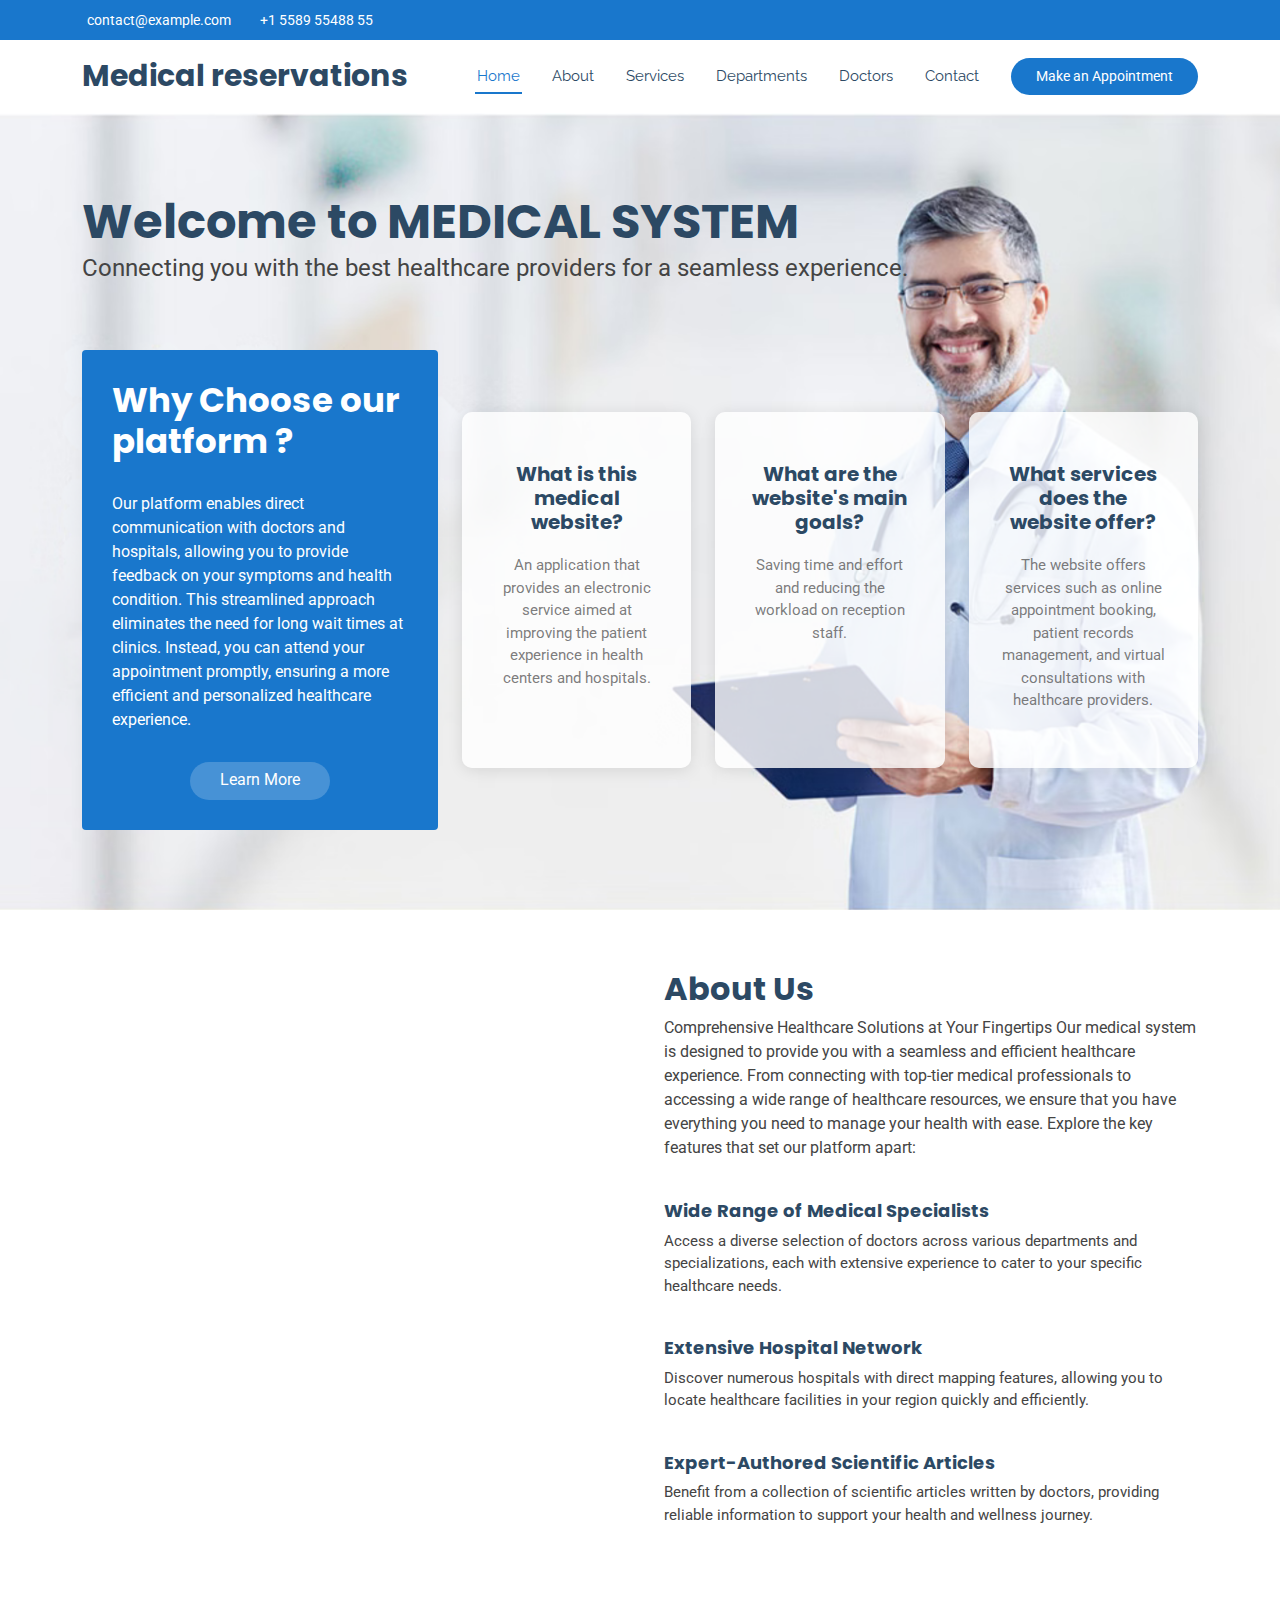
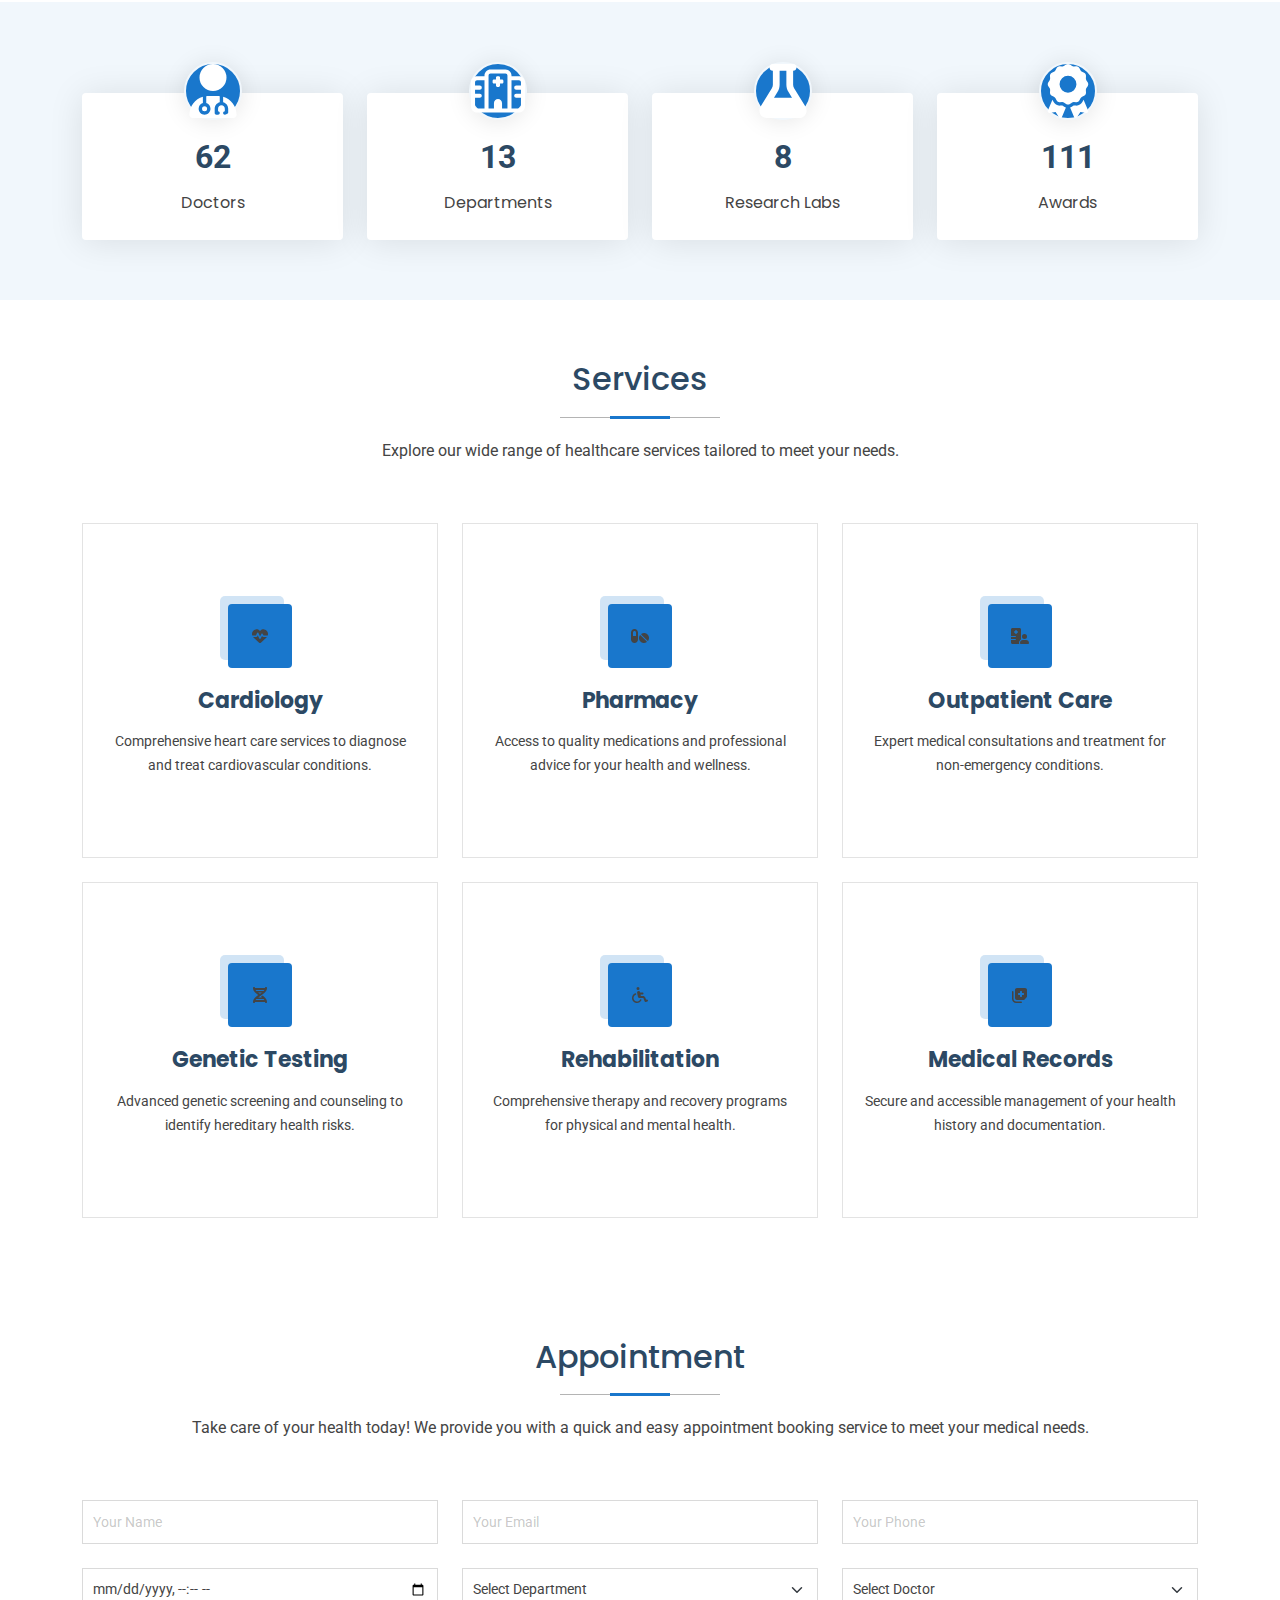
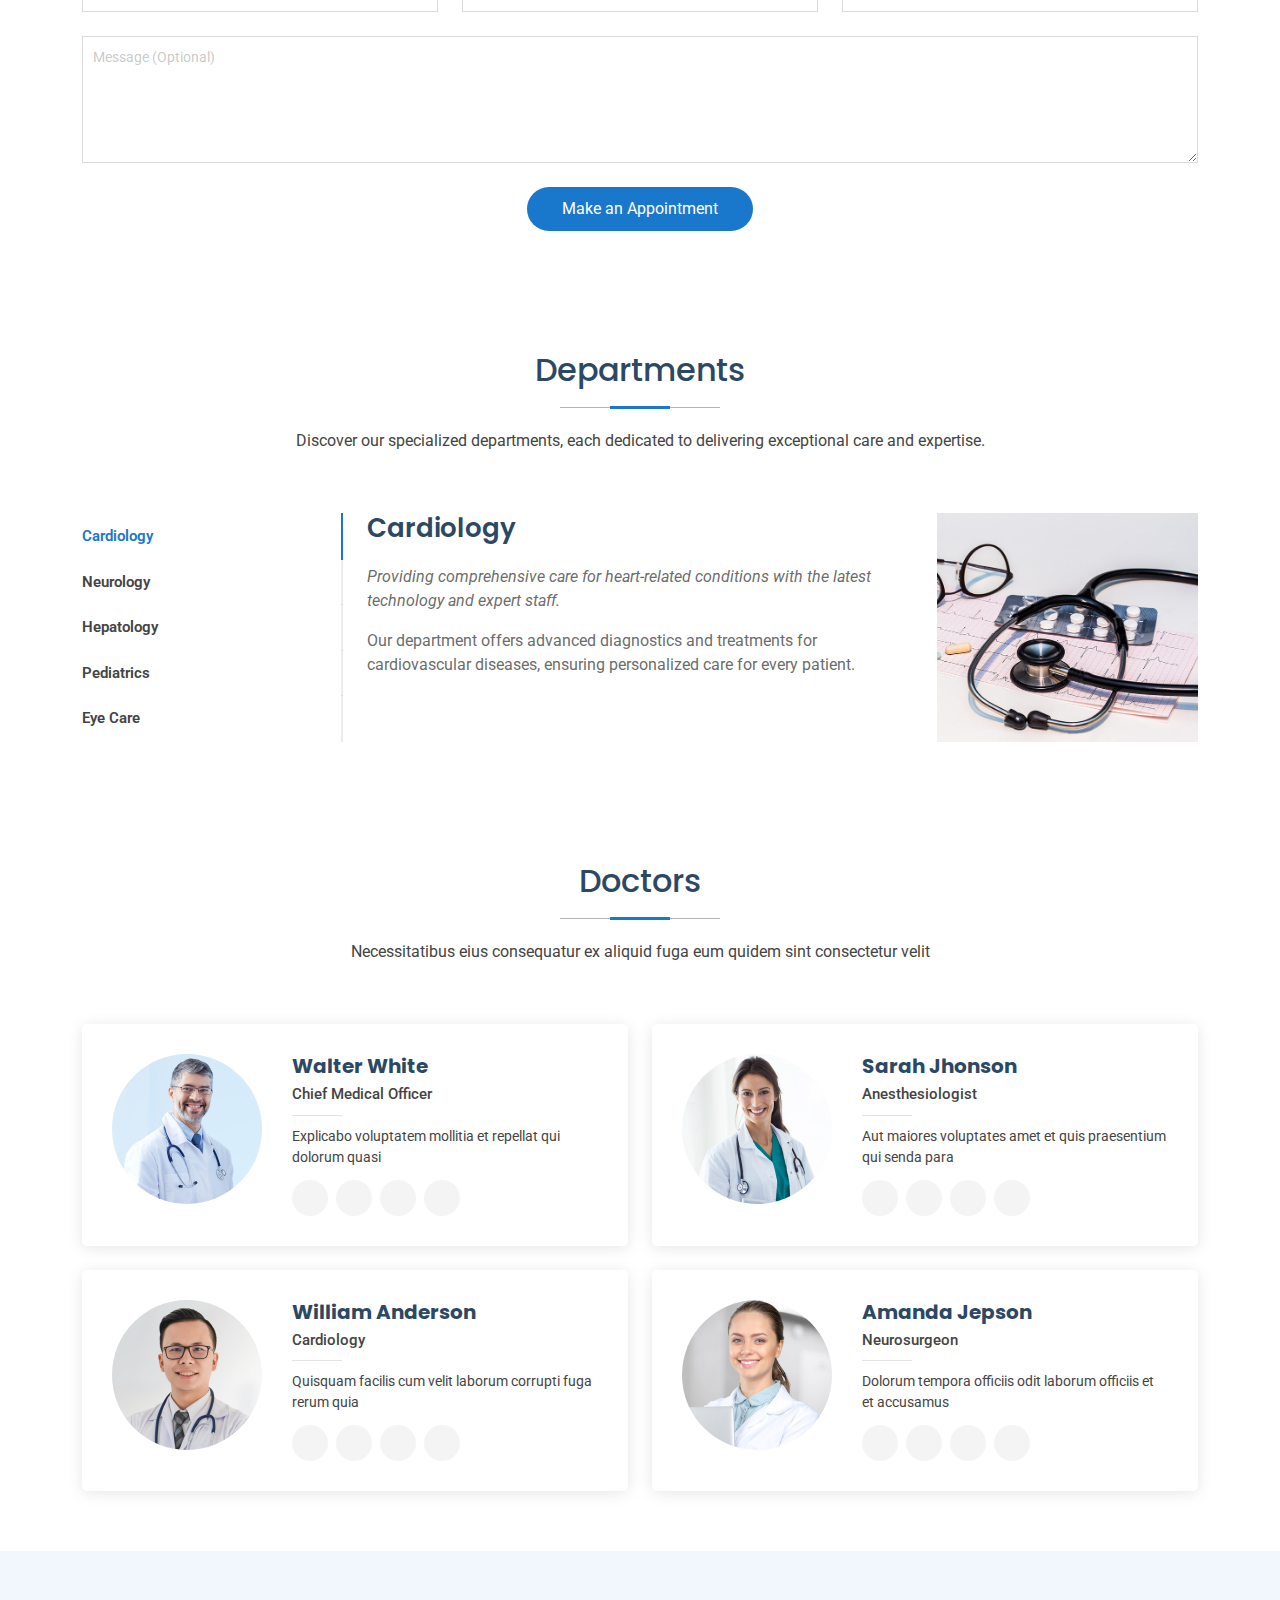
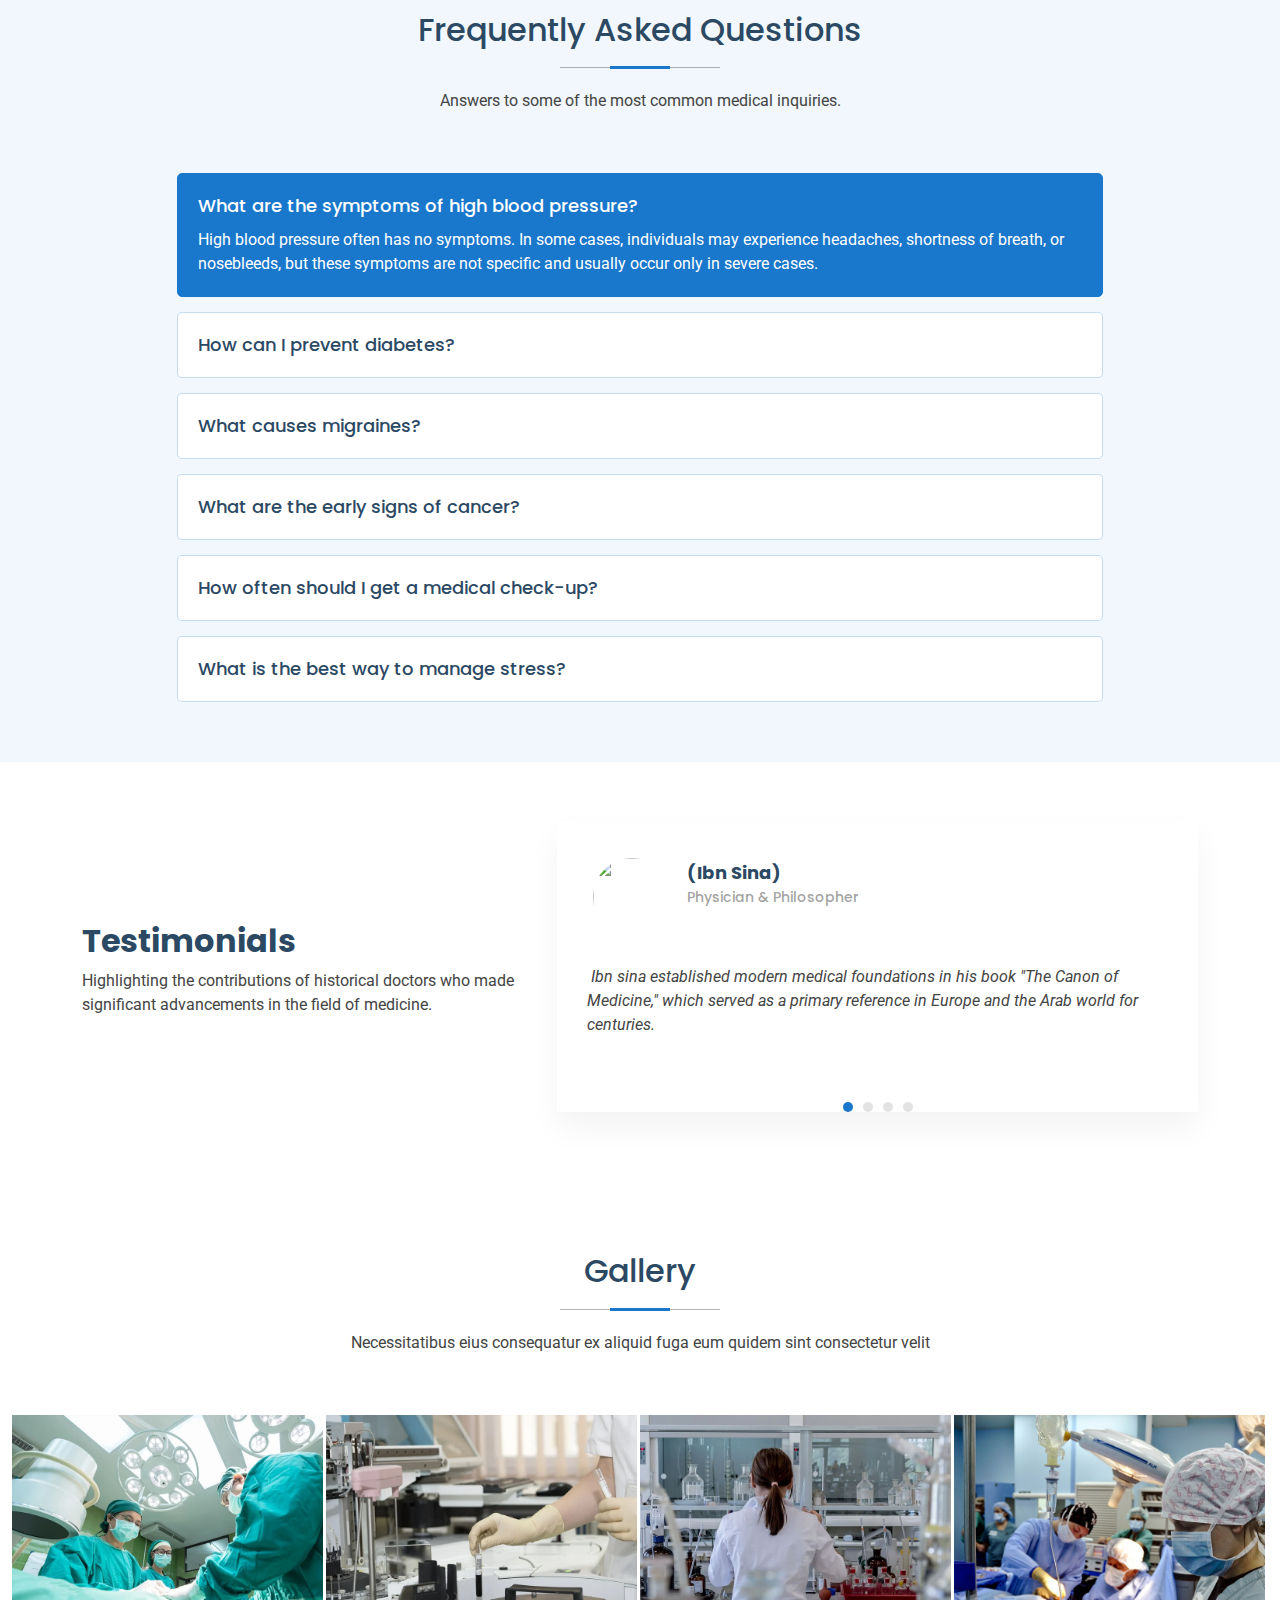
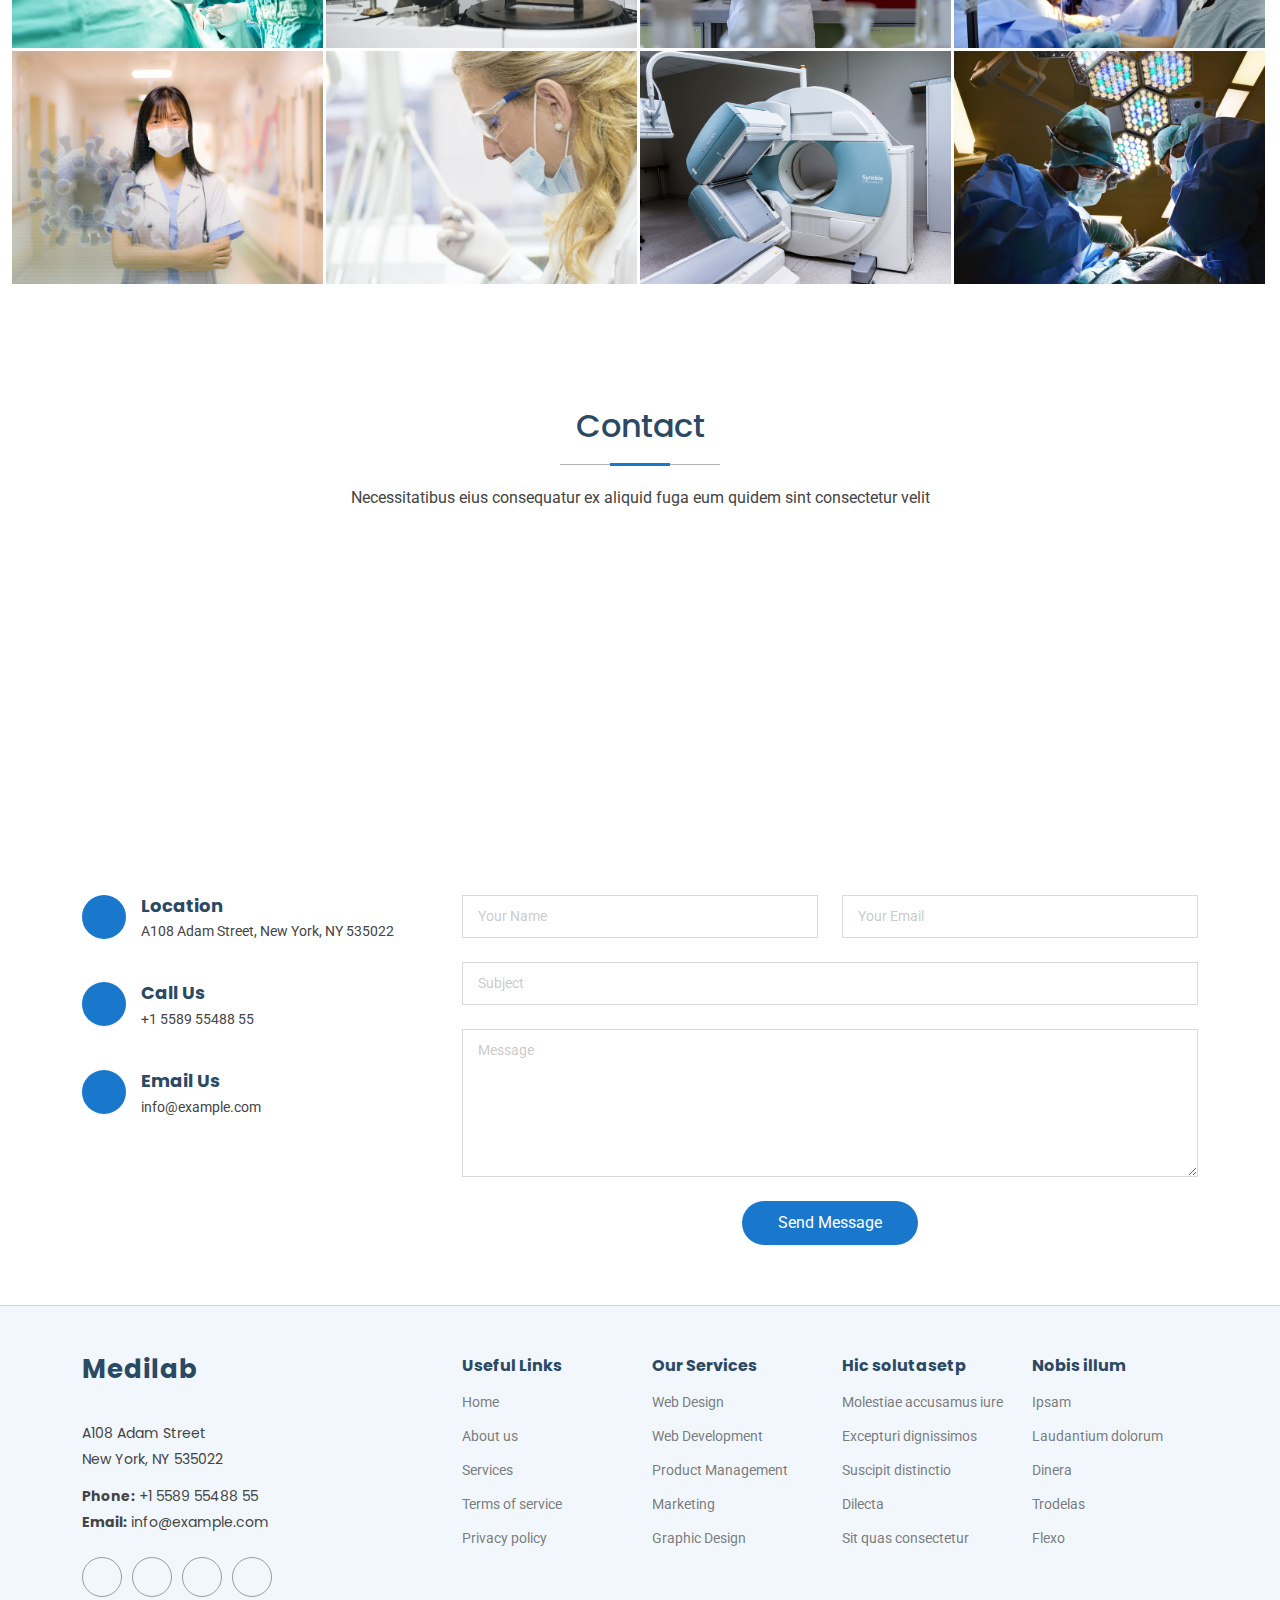
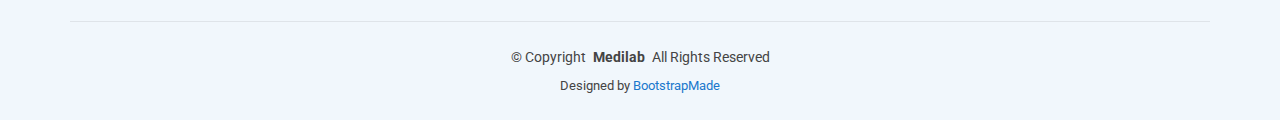
==== commit 25444c4b: "file" ====
--- a/HTML/index.html
+++ b/HTML/index.html
@@ -8,8 +8,8 @@
     <meta name="keywords" content="" />
 
     <!-- Favicons -->
-    <link href="images/favicon.png" rel="icon" />
-    <link href="images/apple-touch-icon.png" rel="apple-touch-icon" />
+    <link href="../../images/favicon.png" rel="icon" />
+    <link href="../../images/apple-touch-icon.png" rel="apple-touch-icon" />
 
     <!-- Fonts -->
     <link href="https://fonts.googleapis.com" rel="preconnect" />
@@ -18,26 +18,21 @@
       href="https://fonts.googleapis.com/css2?family=Roboto:ital,wght@0,100;0,300;0,400;0,500;0,700;0,900;1,100;1,300;1,400;1,500;1,700;1,900&family=Poppins:ital,wght@0,100;0,200;0,300;0,400;0,500;0,600;0,700;0,800;0,900;1,100;1,200;1,300;1,400;1,500;1,600;1,700;1,800;1,900&family=Raleway:ital,wght@0,100;0,200;0,300;0,400;0,500;0,600;0,700;0,800;0,900;1,100;1,200;1,300;1,400;1,500;1,600;1,700;1,800;1,900&display=swap"
       rel="stylesheet"
     />
-    <link rel="stylesheet" href="library/bootstrap-icons/bootstrap-icons.css" />
+    <link rel="stylesheet" href="..\library/bootstrap-icons/bootstrap-icons.css" />
 
     <link
-      href="assets/vendor/fontawesome-free/css/all.min.css"
+      href="../css/all.min.css"
       rel="stylesheet"
     />
     <!-- bootstrap-->
 
-    <link href="library\bootstrap\bootstrap.min.css" rel="stylesheet" />
-    <link href="library\bootstrap\bootstrapmap.css" rel="stylesheet" />
+    <link href="..\library\bootstrap\bootstrap.min.css" rel="stylesheet" />
+    <link href="..\library\bootstrap\bootstrapmap.css" rel="stylesheet" />
 
     <!-- Main CSS File -->
-    <link href="css\main.css" rel="stylesheet" />
-    <link href="css\all.min.css" rel="stylesheet" />
-
-    <!-- swiper -->
-    <link href="library\swiper\swiper-bundle.min.css" rel="stylesheet" />
-
-    <!-- aos -->
-    <link href="library\aos\aos.css" rel="stylesheet" />
+    <link href="..\CSS\main.css" rel="stylesheet" />
+    <link href="..\CSS\all.min.css" rel="stylesheet" />
+
   </head>
 
   <body class="index-page">
@@ -70,7 +65,7 @@
         >
           <a href="index.html" class="logo d-flex align-items-center me-auto">
             <!-- Uncomment the line below if you also wish to use an image logo -->
-            <!-- <img src="images/logo.png" alt=""> -->
+            <!-- <img src="../../images/logo.png" alt=""> -->
             <h1 class="sitename">Medical reservations</h1>
           </a>
 
@@ -523,203 +518,172 @@
         </div>
       </section>
       <!-- /Appointment Section -->
-
-      <!-- Departments Section -->
-      <section id="departments" class="departments section">
-        <!-- Section Title -->
-        <div class="container section-title" data-aos="fade-up">
-          <h2>Departments</h2>
-          <p>
-            Necessitatibus eius consequatur ex aliquid fuga eum quidem sint
-            consectetur velit
-          </p>
-        </div>
-        <!-- End Section Title -->
-
-        <div class="container" data-aos="fade-up" data-aos-delay="100">
-          <div class="row">
-            <div class="col-lg-3">
-              <ul class="nav nav-tabs flex-column">
-                <li class="nav-item">
-                  <a
-                    class="nav-link active show"
-                    data-bs-toggle="tab"
-                    href="#departments-tab-1"
-                    >Cardiology</a
-                  >
-                </li>
-                <li class="nav-item">
-                  <a
-                    class="nav-link"
-                    data-bs-toggle="tab"
-                    href="#departments-tab-2"
-                    >Neurology</a
-                  >
-                </li>
-                <li class="nav-item">
-                  <a
-                    class="nav-link"
-                    data-bs-toggle="tab"
-                    href="#departments-tab-3"
-                    >Hepatology</a
-                  >
-                </li>
-                <li class="nav-item">
-                  <a
-                    class="nav-link"
-                    data-bs-toggle="tab"
-                    href="#departments-tab-4"
-                    >Pediatrics</a
-                  >
-                </li>
-                <li class="nav-item">
-                  <a
-                    class="nav-link"
-                    data-bs-toggle="tab"
-                    href="#departments-tab-5"
-                    >Eye Care</a
-                  >
-                </li>
-              </ul>
-            </div>
-            <div class="col-lg-9 mt-4 mt-lg-0">
-              <div class="tab-content">
-                <div class="tab-pane active show" id="departments-tab-1">
-                  <div class="row">
-                    <div class="col-lg-8 details order-2 order-lg-1">
-                      <h3>Cardiology</h3>
-                      <p class="fst-italic">
-                        Qui laudantium consequatur laborum sit qui ad sapiente
-                        dila parde sonata raqer a videna mareta paulona marka
-                      </p>
-                      <p>
-                        Et nobis maiores eius. Voluptatibus ut enim blanditiis
-                        atque harum sint. Laborum eos ipsum ipsa odit magni.
-                        Incidunt hic ut molestiae aut qui. Est repellat minima
-                        eveniet eius et quis magni nihil. Consequatur dolorem
-                        quaerat quos qui similique accusamus nostrum rem vero
-                      </p>
-                    </div>
-                    <div class="col-lg-4 text-center order-1 order-lg-2">
-                      <img
-                        src="images/departments-1.jpg"
-                        alt=""
-                        class="img-fluid"
-                      />
-                    </div>
-                  </div>
-                </div>
-                <div class="tab-pane" id="departments-tab-2">
-                  <div class="row">
-                    <div class="col-lg-8 details order-2 order-lg-1">
-                      <h3>Et blanditiis nemo veritatis excepturi</h3>
-                      <p class="fst-italic">
-                        Qui laudantium consequatur laborum sit qui ad sapiente
-                        dila parde sonata raqer a videna mareta paulona marka
-                      </p>
-                      <p>
-                        Ea ipsum voluptatem consequatur quis est. Illum error
-                        ullam omnis quia et reiciendis sunt sunt est. Non
-                        aliquid repellendus itaque accusamus eius et velit ipsa
-                        voluptates. Optio nesciunt eaque beatae accusamus lerode
-                        pakto madirna desera vafle de nideran pal
-                      </p>
-                    </div>
-                    <div class="col-lg-4 text-center order-1 order-lg-2">
-                      <img
-                        src="images/departments-2.jpg"
-                        alt=""
-                        class="img-fluid"
-                      />
-                    </div>
-                  </div>
-                </div>
-                <div class="tab-pane" id="departments-tab-3">
-                  <div class="row">
-                    <div class="col-lg-8 details order-2 order-lg-1">
-                      <h3>Impedit facilis occaecati odio neque aperiam sit</h3>
-                      <p class="fst-italic">
-                        Eos voluptatibus quo. Odio similique illum id quidem non
-                        enim fuga. Qui natus non sunt dicta dolor et. In
-                        asperiores velit quaerat perferendis aut
-                      </p>
-                      <p>
-                        Iure officiis odit rerum. Harum sequi eum illum corrupti
-                        culpa veritatis quisquam. Neque necessitatibus illo
-                        rerum eum ut. Commodi ipsam minima molestiae sed
-                        laboriosam a iste odio. Earum odit nesciunt fugiat sit
-                        ullam. Soluta et harum voluptatem optio quae
-                      </p>
-                    </div>
-                    <div class="col-lg-4 text-center order-1 order-lg-2">
-                      <img
-                        src="images/departments-3.jpg"
-                        alt=""
-                        class="img-fluid"
-                      />
-                    </div>
-                  </div>
-                </div>
-                <div class="tab-pane" id="departments-tab-4">
-                  <div class="row">
-                    <div class="col-lg-8 details order-2 order-lg-1">
-                      <h3>
-                        Fuga dolores inventore laboriosam ut est accusamus
-                        laboriosam dolore
-                      </h3>
-                      <p class="fst-italic">
-                        Totam aperiam accusamus. Repellat consequuntur iure
-                        voluptas iure porro quis delectus
-                      </p>
-                      <p>
-                        Eaque consequuntur consequuntur libero expedita in
-                        voluptas. Nostrum ipsam necessitatibus aliquam fugiat
-                        debitis quis velit. Eum ex maxime error in consequatur
-                        corporis atque. Eligendi asperiores sed qui veritatis
-                        aperiam quia a laborum inventore
-                      </p>
-                    </div>
-                    <div class="col-lg-4 text-center order-1 order-lg-2">
-                      <img
-                        src="images/departments-4.jpg"
-                        alt=""
-                        class="img-fluid"
-                      />
-                    </div>
-                  </div>
-                </div>
-                <div class="tab-pane" id="departments-tab-5">
-                  <div class="row">
-                    <div class="col-lg-8 details order-2 order-lg-1">
-                      <h3>
-                        Est eveniet ipsam sindera pad rone matrelat sando reda
-                      </h3>
-                      <p class="fst-italic">
-                        Omnis blanditiis saepe eos autem qui sunt debitis porro
-                        quia.
-                      </p>
-                      <p>
-                        Exercitationem nostrum omnis. Ut reiciendis repudiandae
-                        minus. Omnis recusandae ut non quam ut quod eius qui.
-                        Ipsum quia odit vero atque qui quibusdam amet. Occaecati
-                        sed est sint aut vitae molestiae voluptate vel
-                      </p>
-                    </div>
-                    <div class="col-lg-4 text-center order-1 order-lg-2">
-                      <img
-                        src="images/departments-5.jpg"
-                        alt=""
-                        class="img-fluid"
-                      />
-                    </div>
-                  </div>
-                </div>
-              </div>
-            </div>
-          </div>
-        </div>
-      </section>
-      <!-- /Departments Section -->
+<!-- Departments Section -->
+<section id="departments" class="departments section">
+  <!-- Section Title -->
+  <div class="container section-title" data-aos="fade-up">
+    <h2>Departments</h2>
+    <p>
+      Discover our specialized departments, each dedicated to delivering exceptional care and expertise.
+    </p>
+  </div>
+  <!-- End Section Title -->
+
+  <div class="container" data-aos="fade-up" data-aos-delay="100">
+    <div class="row">
+      <div class="col-lg-3">
+        <ul class="nav nav-tabs flex-column">
+          <li class="nav-item">
+            <a
+              class="nav-link active show"
+              data-bs-toggle="tab"
+              href="#departments-tab-1"
+              >Cardiology</a
+            >
+          </li>
+          <li class="nav-item">
+            <a
+              class="nav-link"
+              data-bs-toggle="tab"
+              href="#departments-tab-2"
+              >Neurology</a
+            >
+          </li>
+          <li class="nav-item">
+            <a
+              class="nav-link"
+              data-bs-toggle="tab"
+              href="#departments-tab-3"
+              >Hepatology</a
+            >
+          </li>
+          <li class="nav-item">
+            <a
+              class="nav-link"
+              data-bs-toggle="tab"
+              href="#departments-tab-4"
+              >Pediatrics</a
+            >
+          </li>
+          <li class="nav-item">
+            <a
+              class="nav-link"
+              data-bs-toggle="tab"
+              href="#departments-tab-5"
+              >Eye Care</a
+            >
+          </li>
+        </ul>
+      </div>
+      <div class="col-lg-9 mt-4 mt-lg-0">
+        <div class="tab-content">
+          <div class="tab-pane active show" id="departments-tab-1">
+            <div class="row">
+              <div class="col-lg-8 details order-2 order-lg-1">
+                <h3>Cardiology</h3>
+                <p class="fst-italic">
+                  Providing comprehensive care for heart-related conditions with the latest technology and expert staff.
+                </p>
+                <p>
+                  Our department offers advanced diagnostics and treatments for cardiovascular diseases, ensuring personalized care for every patient.
+                </p>
+              </div>
+              <div class="col-lg-4 text-center order-1 order-lg-2">
+                <img
+                  src="../images/departments-1.jpg"
+                  alt=""
+                  class="img-fluid"
+                />
+              </div>
+            </div>
+          </div>
+          <div class="tab-pane" id="departments-tab-2">
+            <div class="row">
+              <div class="col-lg-8 details order-2 order-lg-1">
+                <h3>Neurology</h3>
+                <p class="fst-italic">
+                  Specializing in the treatment of neurological disorders with advanced techniques and compassionate care.
+                </p>
+                <p>
+                  From headaches to complex neurological diseases, we provide expert diagnosis and personalized treatment plans tailored to each patient.
+                </p>
+              </div>
+              <div class="col-lg-4 text-center order-1 order-lg-2">
+                <img
+                  src="../images/departments-2.jpg"
+                  alt=""
+                  class="img-fluid"
+                />
+              </div>
+            </div>
+          </div>
+          <div class="tab-pane" id="departments-tab-3">
+            <div class="row">
+              <div class="col-lg-8 details order-2 order-lg-1">
+                <h3>Hepatology</h3>
+                <p class="fst-italic">
+                  Dedicated to diagnosing and treating liver diseases with a focus on patient-centered care.
+                </p>
+                <p>
+                  Our specialists manage a wide range of liver conditions, including hepatitis, liver cirrhosis, and liver transplants, with cutting-edge technology.
+                </p>
+              </div>
+              <div class="col-lg-4 text-center order-1 order-lg-2">
+                <img
+                  src="../images/departments-3.jpg"
+                  alt=""
+                  class="img-fluid"
+                />
+              </div>
+            </div>
+          </div>
+          <div class="tab-pane" id="departments-tab-4">
+            <div class="row">
+              <div class="col-lg-8 details order-2 order-lg-1">
+                <h3>Pediatrics</h3>
+                <p class="fst-italic">
+                  Providing expert care for children’s health from infancy through adolescence.
+                </p>
+                <p>
+                  Our dedicated team offers comprehensive pediatric services, ensuring your child’s health and development are our top priority.
+                </p>
+              </div>
+              <div class="col-lg-4 text-center order-1 order-lg-2">
+                <img
+                  src="../images/departments-4.jpg"
+                  alt=""
+                  class="img-fluid"
+                />
+              </div>
+            </div>
+          </div>
+          <div class="tab-pane" id="departments-tab-5">
+            <div class="row">
+              <div class="col-lg-8 details order-2 order-lg-1">
+                <h3>Eye Care</h3>
+                <p class="fst-italic">
+                  Offering comprehensive eye care services with a focus on maintaining optimal vision and eye health.
+                </p>
+                <p>
+                  From routine eye exams to advanced surgical procedures, our specialists provide personalized care tailored to your needs.
+                </p>
+              </div>
+              <div class="col-lg-4 text-center order-1 order-lg-2">
+                <img
+                  src="../images/departments-5.jpg"
+                  alt=""
+                  class="img-fluid"
+                />
+              </div>
+            </div>
+          </div>
+        </div>
+      </div>
+    </div>
+  </div>
+</section>
+<!-- /Departments Section -->
+
 
       <!-- Doctors Section -->
       <section id="doctors" class="doctors section">
@@ -739,7 +703,7 @@
               <div class="team-member d-flex align-items-start">
                 <div class="pic">
                   <img
-                    src="images/doctors/doctors-1.jpg"
+                    src="../images/doctors/doctors-1.jpg"
                     class="img-fluid"
                     alt=""
                   />
@@ -765,7 +729,7 @@
               <div class="team-member d-flex align-items-start">
                 <div class="pic">
                   <img
-                    src="images/doctors/doctors-2.jpg"
+                    src="../images/doctors/doctors-2.jpg"
                     class="img-fluid"
                     alt=""
                   />
@@ -792,7 +756,7 @@
               <div class="team-member d-flex align-items-start">
                 <div class="pic">
                   <img
-                    src="images/doctors/doctors-3.jpg"
+                    src="../images/doctors/doctors-3.jpg"
                     class="img-fluid"
                     alt=""
                   />
@@ -818,7 +782,7 @@
               <div class="team-member d-flex align-items-start">
                 <div class="pic">
                   <img
-                    src="images/doctors/doctors-4.jpg"
+                    src="../images/doctors/doctors-4.jpg"
                     class="img-fluid"
                     alt=""
                   />
@@ -946,6 +910,49 @@
   </div>
 </section>
 <!-- /Faq Section -->
+ <style>
+  .swiper-slide {
+  opacity: 0;
+   visibility: hidden; 
+  transition: opacity 0.5s ease, visibility 0.5s ease;
+}
+
+ .swiper-slide-active {
+  opacity: 1;
+  visibility: visible;
+} 
+
+  .swiper-wrapper {
+  display: flex;
+  transition: transform 0.5s ease;
+  width: 100%;
+}
+
+.swiper-slide {
+  flex: 0 0 100%; /* عرض كل شريحة يكون 100% */
+  box-sizing: border-box;
+}
+
+.swiper-pagination {
+  display: flex;
+  justify-content: center;
+  margin-top: 10px;
+}
+
+.swiper-pagination-bullet {
+  width: 10px;
+  height: 10px;
+  margin: 0 5px;
+  background-color: #ccc;
+  border-radius: 50%;
+  cursor: pointer;
+}
+
+.swiper-pagination-bullet-active {
+  background-color: #000;
+}
+
+ </style>
       <!-- Testimonials Section -->
       <section id="testimonials" class="testimonials section">
         <div class="container">
@@ -980,7 +987,7 @@
                     <div class="testimonial-item">
                       <div class="d-flex">
                         <img
-                          src="images/testimonials/ibn-sina.jpg"
+                          src="../images/testimonials/ibn-sina.jpg"
                           class="testimonial-img flex-shrink-0"
                           alt=""
                         />
@@ -1014,7 +1021,7 @@
                     <div class="testimonial-item">
                       <div class="d-flex">
                         <img
-                          src="images/testimonials/al-razi.jpg"
+                          src="../images/testimonials/al-razi.jpg"
                           class="testimonial-img flex-shrink-0"
                           alt=""
                         />
@@ -1047,7 +1054,7 @@
                     <div class="testimonial-item">
                       <div class="d-flex">
                         <img
-                          src="images/testimonials/ibn-al-nafis.jpg"
+                          src="../images/testimonials/ibn-al-nafis.jpg"
                           class="testimonial-img flex-shrink-0"
                           alt=""
                         />
@@ -1082,7 +1089,7 @@
                     <div class="testimonial-item">
                       <div class="d-flex">
                         <img
-                          src="images/testimonials/al-zahrawi.jpg"
+                          src="../images/testimonials/al-zahrawi.jpg"
                           class="testimonial-img flex-shrink-0"
                           alt=""
                         />
@@ -1135,12 +1142,12 @@
             <div class="col-lg-3 col-md-4">
               <div class="gallery-item">
                 <a
-                  href="images/gallery/gallery-1.jpg"
+                  href="../images/gallery/gallery-1.jpg"
                   class="glightbox"
-                  data-gallery="images-gallery"
+                  data-gallery="../images-gallery"
                 >
                   <img
-                    src="images/gallery/gallery-1.jpg"
+                    src="..\images\gellery\gallery-1.jpg"
                     alt=""
                     class="img-fluid"
                   />
@@ -1152,12 +1159,12 @@
             <div class="col-lg-3 col-md-4">
               <div class="gallery-item">
                 <a
-                  href="images/gallery/gallery-2.jpg"
+                  href="..\images\gellery\gallery-2.jpg"
                   class="glightbox"
-                  data-gallery="images-gallery"
+                  data-gallery="../images-gallery"
                 >
                   <img
-                    src="images/gallery/gallery-2.jpg"
+                    src="..\images\gellery\gallery-2.jpg"
                     alt=""
                     class="img-fluid"
                   />
@@ -1169,12 +1176,12 @@
             <div class="col-lg-3 col-md-4">
               <div class="gallery-item">
                 <a
-                  href="images/gallery/gallery-3.jpg"
+                  href="../images/gallery/gallery-3.jpg"
                   class="glightbox"
-                  data-gallery="images-gallery"
+                  data-gallery="../images-gallery"
                 >
                   <img
-                    src="images/gallery/gallery-3.jpg"
+                    src="..\images\gellery\gallery-3.jpg"
                     alt=""
                     class="img-fluid"
                   />
@@ -1186,12 +1193,12 @@
             <div class="col-lg-3 col-md-4">
               <div class="gallery-item">
                 <a
-                  href="images/gallery/gallery-4.jpg"
+                  href="../images/gallery/gallery-4.jpg"
                   class="glightbox"
-                  data-gallery="images-gallery"
+                  data-gallery="../images-gallery"
                 >
                   <img
-                    src="images/gallery/gallery-4.jpg"
+                    src="..\images\gellery\gallery-4.jpg"
                     alt=""
                     class="img-fluid"
                   />
@@ -1203,12 +1210,12 @@
             <div class="col-lg-3 col-md-4">
               <div class="gallery-item">
                 <a
-                  href="images/gallery/gallery-5.jpg"
+                  href="../images/gallery/gallery-5.jpg"
                   class="glightbox"
-                  data-gallery="images-gallery"
+                  data-gallery="../images-gallery"
                 >
                   <img
-                    src="images/gallery/gallery-5.jpg"
+                    src="..\images\gellery\gallery-5.jpg"
                     alt=""
                     class="img-fluid"
                   />
@@ -1222,10 +1229,10 @@
                 <a
                   href="images/gallery/gallery-6.jpg"
                   class="glightbox"
-                  data-gallery="images-gallery"
+                  data-gallery="../images-gallery"
                 >
                   <img
-                    src="images/gallery/gallery-6.jpg"
+                    src="..\images\gellery\gallery-6.jpg"
                     alt=""
                     class="img-fluid"
                   />
@@ -1239,10 +1246,10 @@
                 <a
                   href="images/gallery/gallery-7.jpg"
                   class="glightbox"
-                  data-gallery="images-gallery"
+                  data-gallery="../images-gallery"
                 >
                   <img
-                    src="images/gallery/gallery-7.jpg"
+                    src="..\images\gellery\gallery-7.jpg"
                     alt=""
                     class="img-fluid"
                   />
@@ -1256,10 +1263,10 @@
                 <a
                   href="images/gallery/gallery-8.jpg"
                   class="glightbox"
-                  data-gallery="images-gallery"
+                  data-gallery="../images-gallery"
                 >
                   <img
-                    src="images/gallery/gallery-8.jpg"
+                    src="..\images\gellery\gallery-8.jpg"
                     alt=""
                     class="img-fluid"
                   />
@@ -1499,28 +1506,18 @@
       ><i class="bi bi-arrow-up-short"></i
     ></a>
 
-    <!-- Preloader -->
-    <div id="preloader"></div>
-
-    <!-- aos -->
-    <script src="library\aos\aos.cjs.js"></script>
-    <script src="library/aos/aos.esm.js"></script>
-    <script src="library/aos/aos.js"></script>
-    <script src="library/aos/aos.js.map"></script>
-
-    <!-- swiper -->
-    <script src="library/swiper/swiper-bundle.min.js"></script>
-    <script src="library/swiper/swiper-bundle.min.js.map"></script>
+    <!-- Preloader
+    <div id="preloader"></div> -->
+
+   
 
     <!-- Main JS File -->
-    <script src="main.js"></script>
+    <script src="..\JS\main.js"></script>
 
     <!-- bootstrap-->
-    <script src="library\bootstrap\all.min.js"></script>
-    <script src="library\bootstrap\bootstrap.bundle.min.js"></script>
-    <script src="library\bootstrap\bootstrap.bundle.min.js.map"></script>
-    <!-- purecounter -->
-    <script src="library\purecounter\purecounter_vanilla.js"></script>
-    <script src="library\purecounter\purecounter_vanilla.js.map"></script>
+    <script src="..\library\bootstrap\all.min.js"></script>
+    <script src="..\library\bootstrap\bootstrap.bundle.min.js"></script>
+    <script src="..\library\bootstrap\bootstrap.bundle.min.js.map"></script>
+   
   </body>
 </html>
